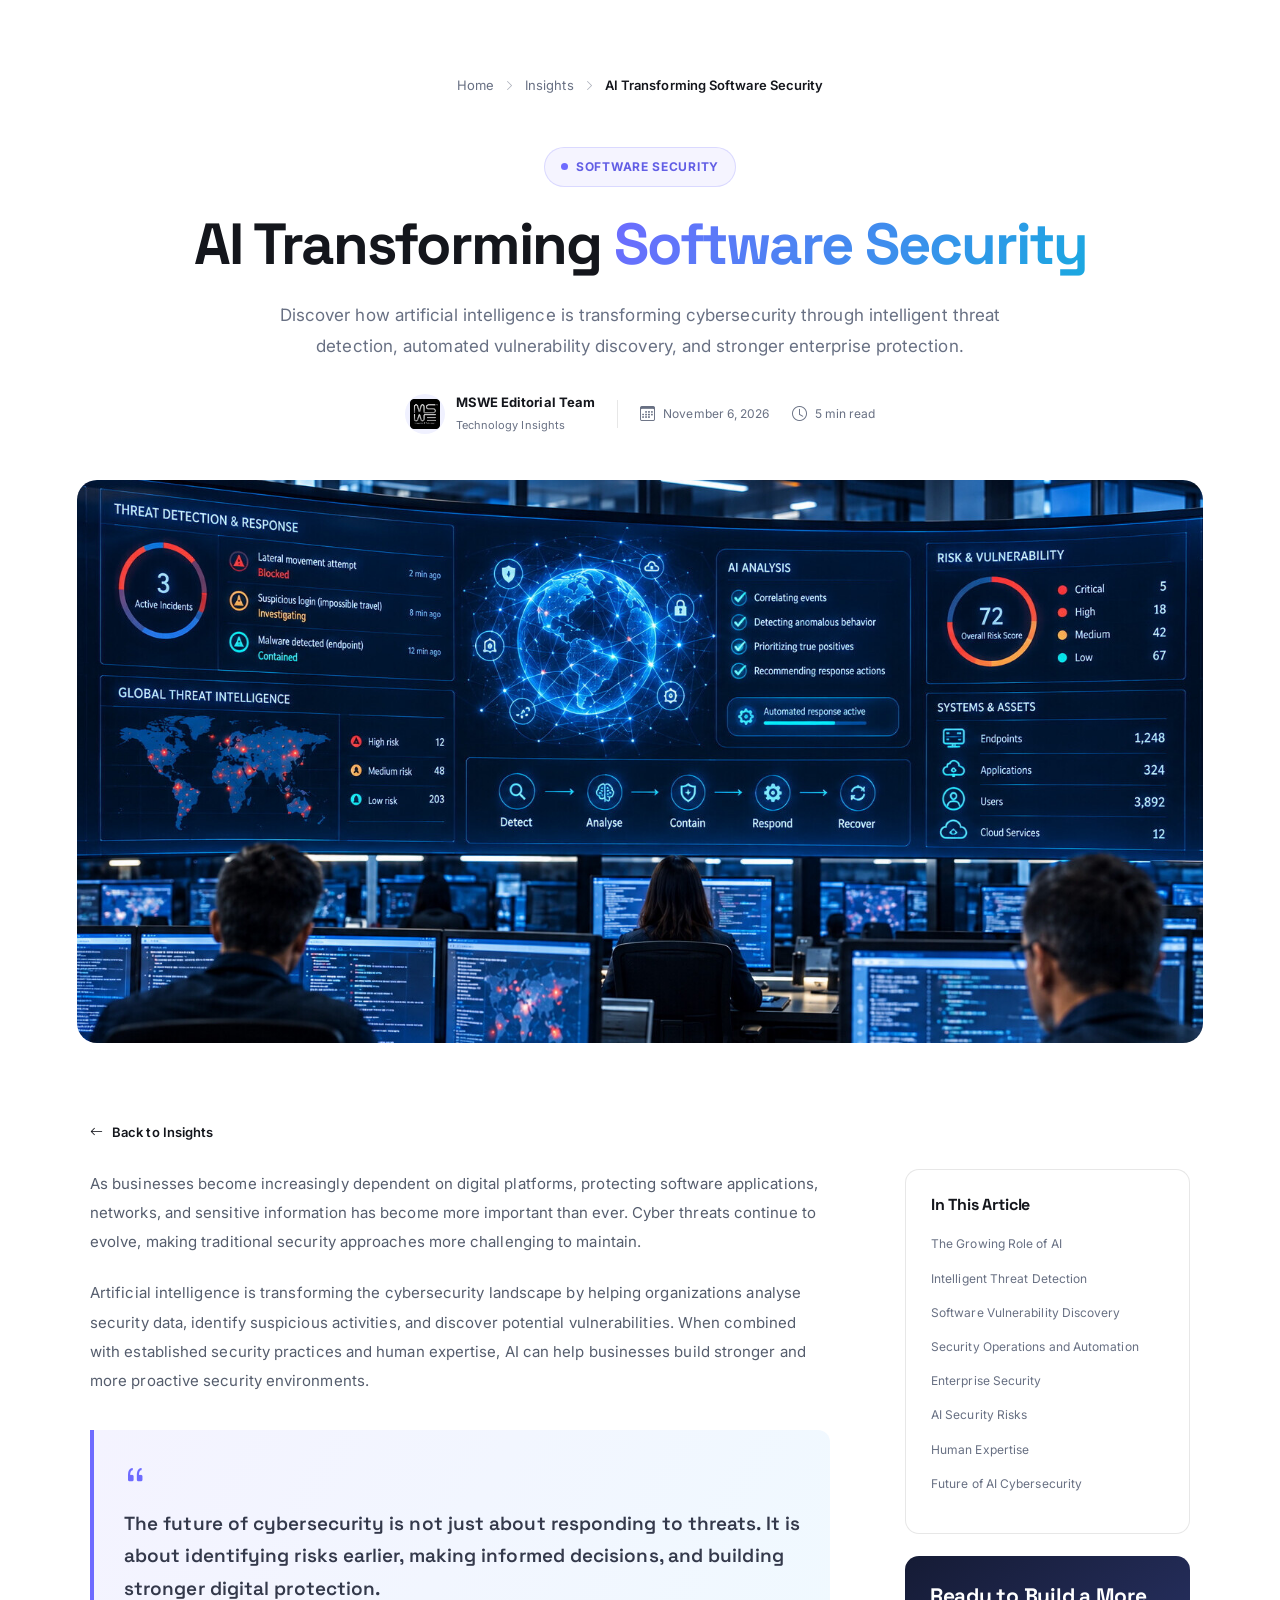
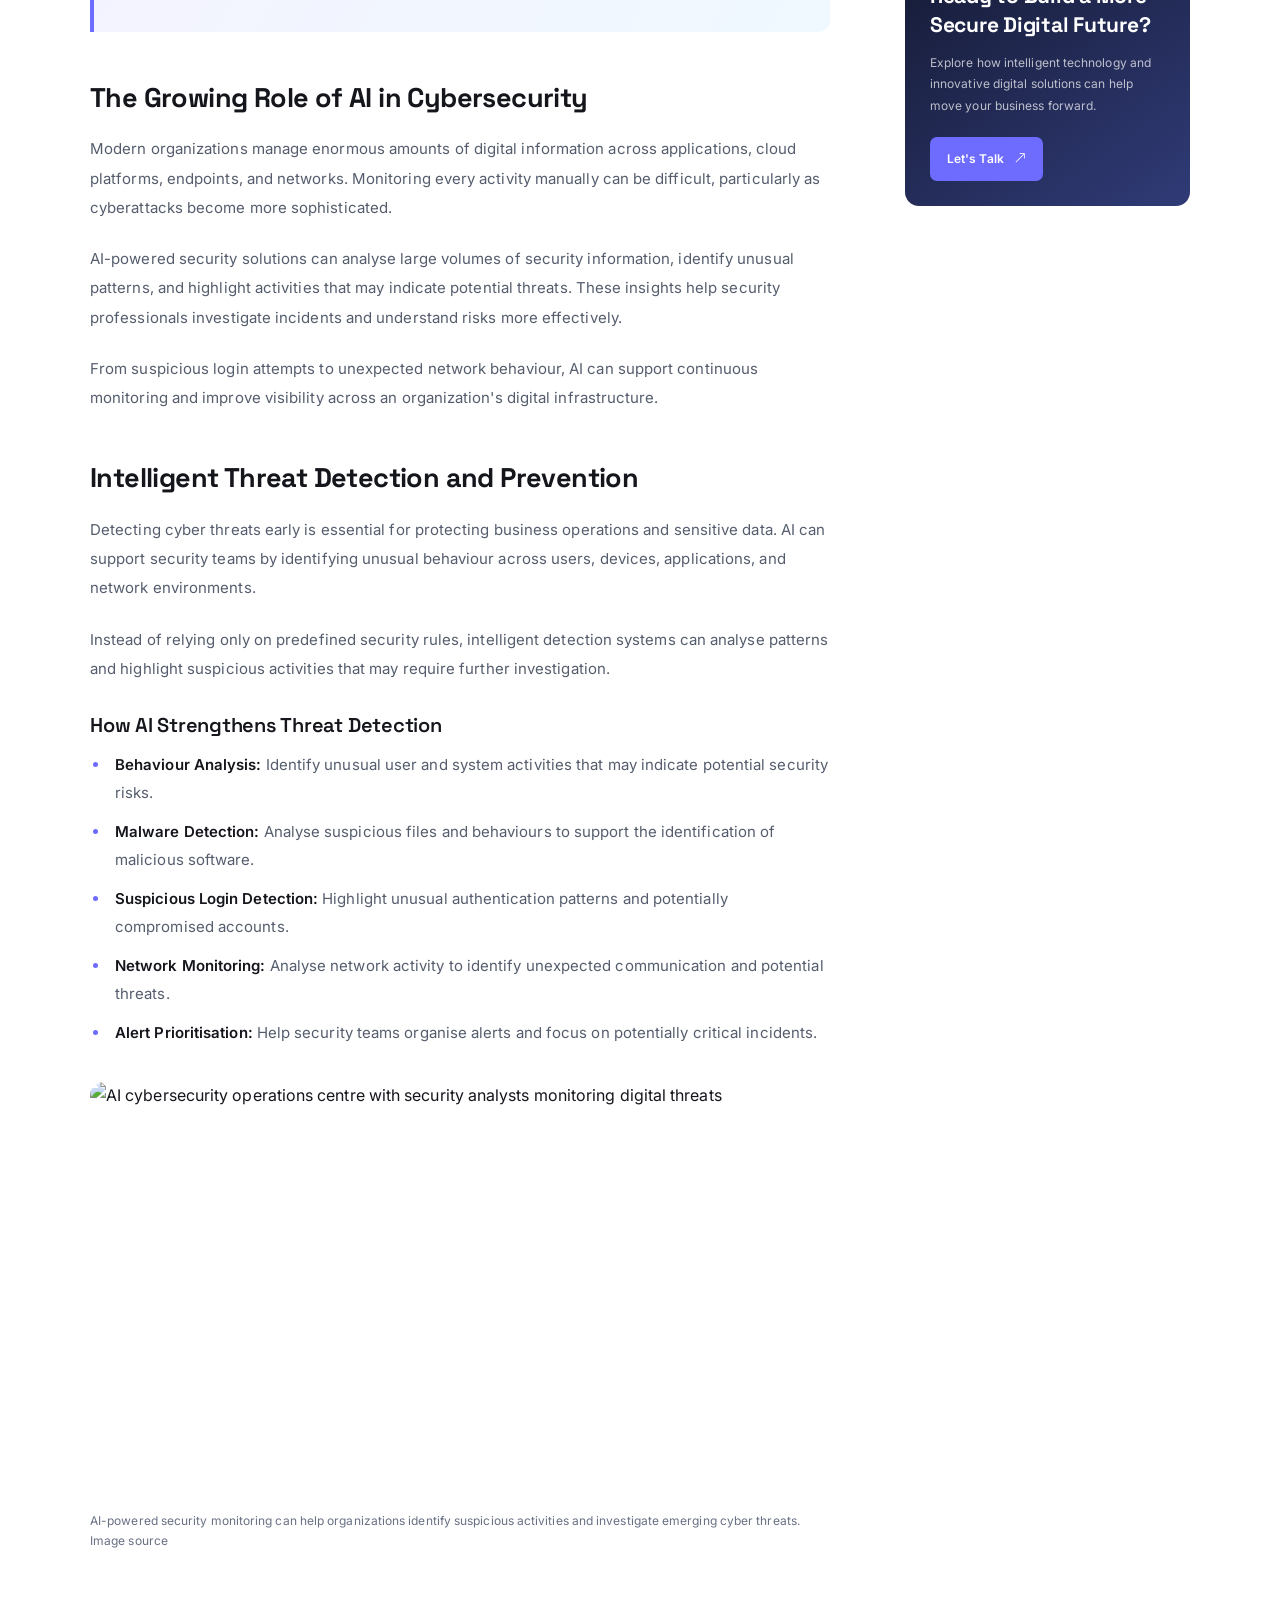
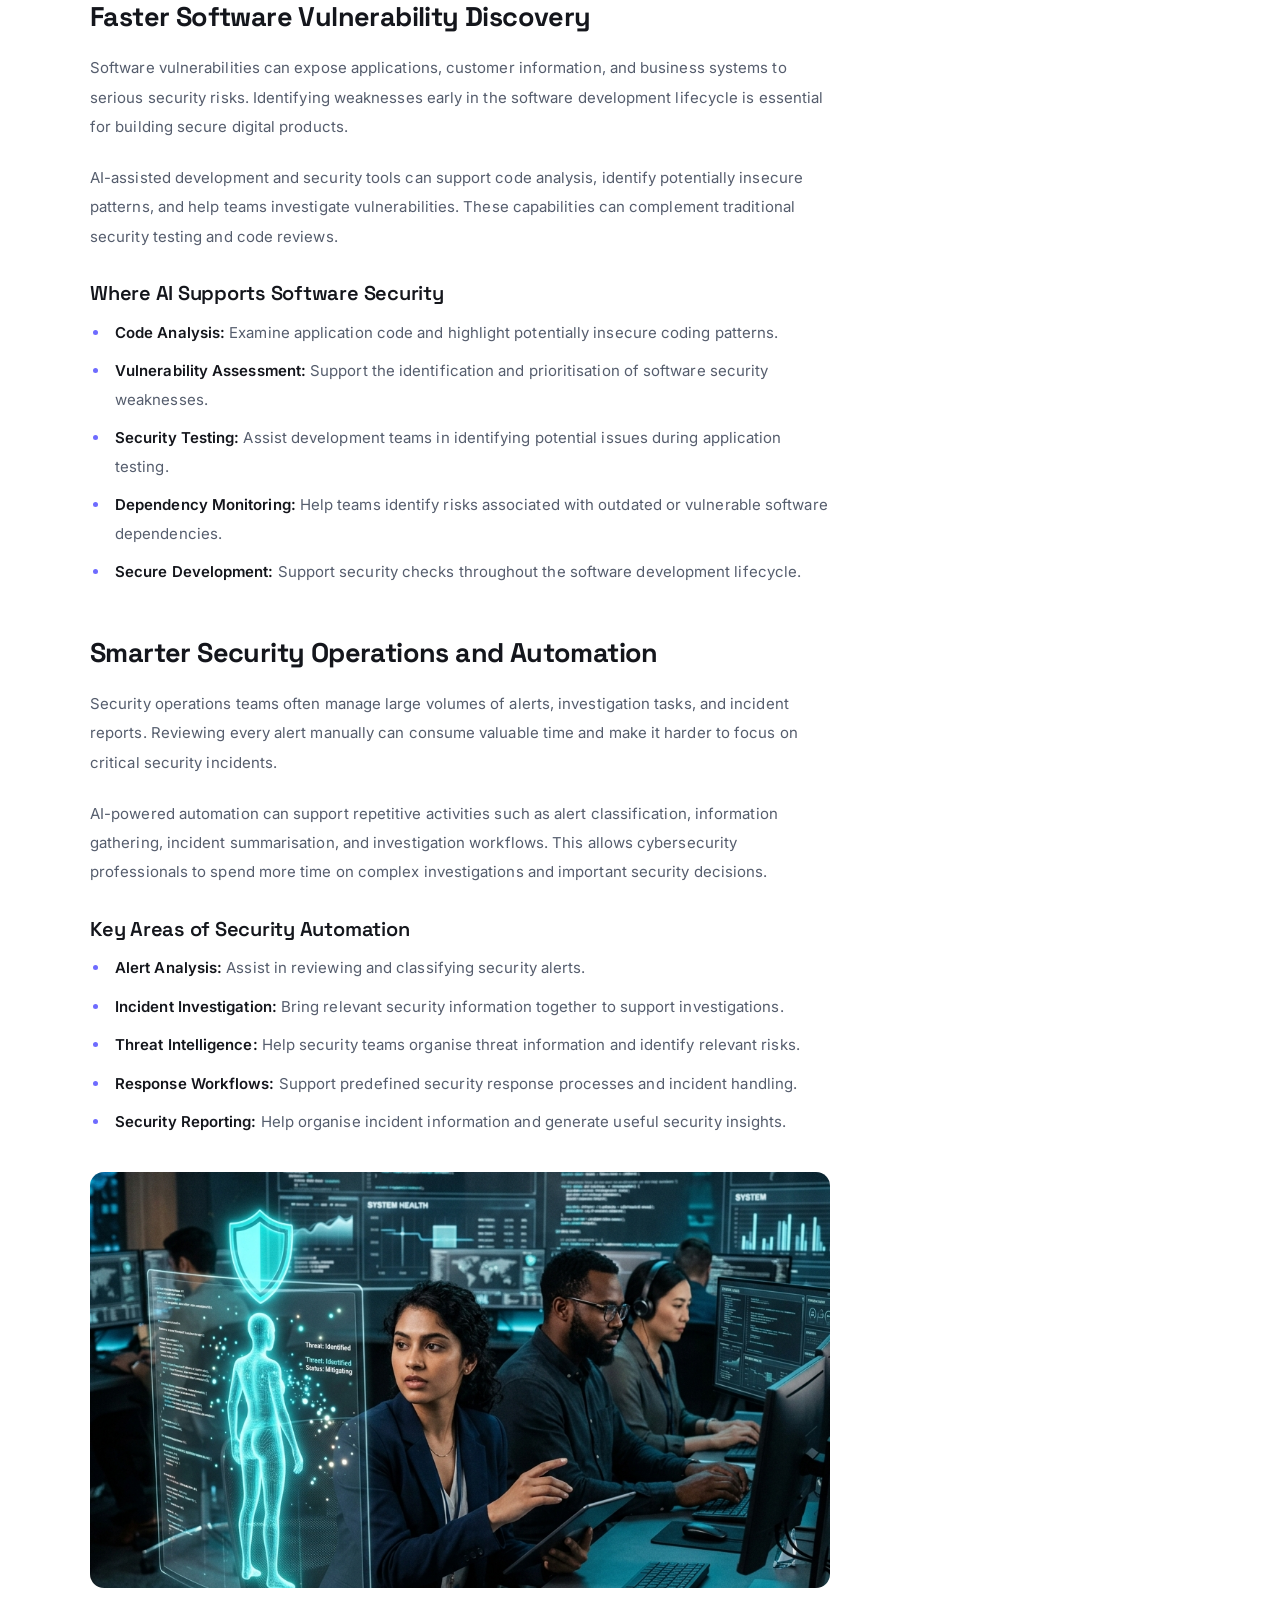
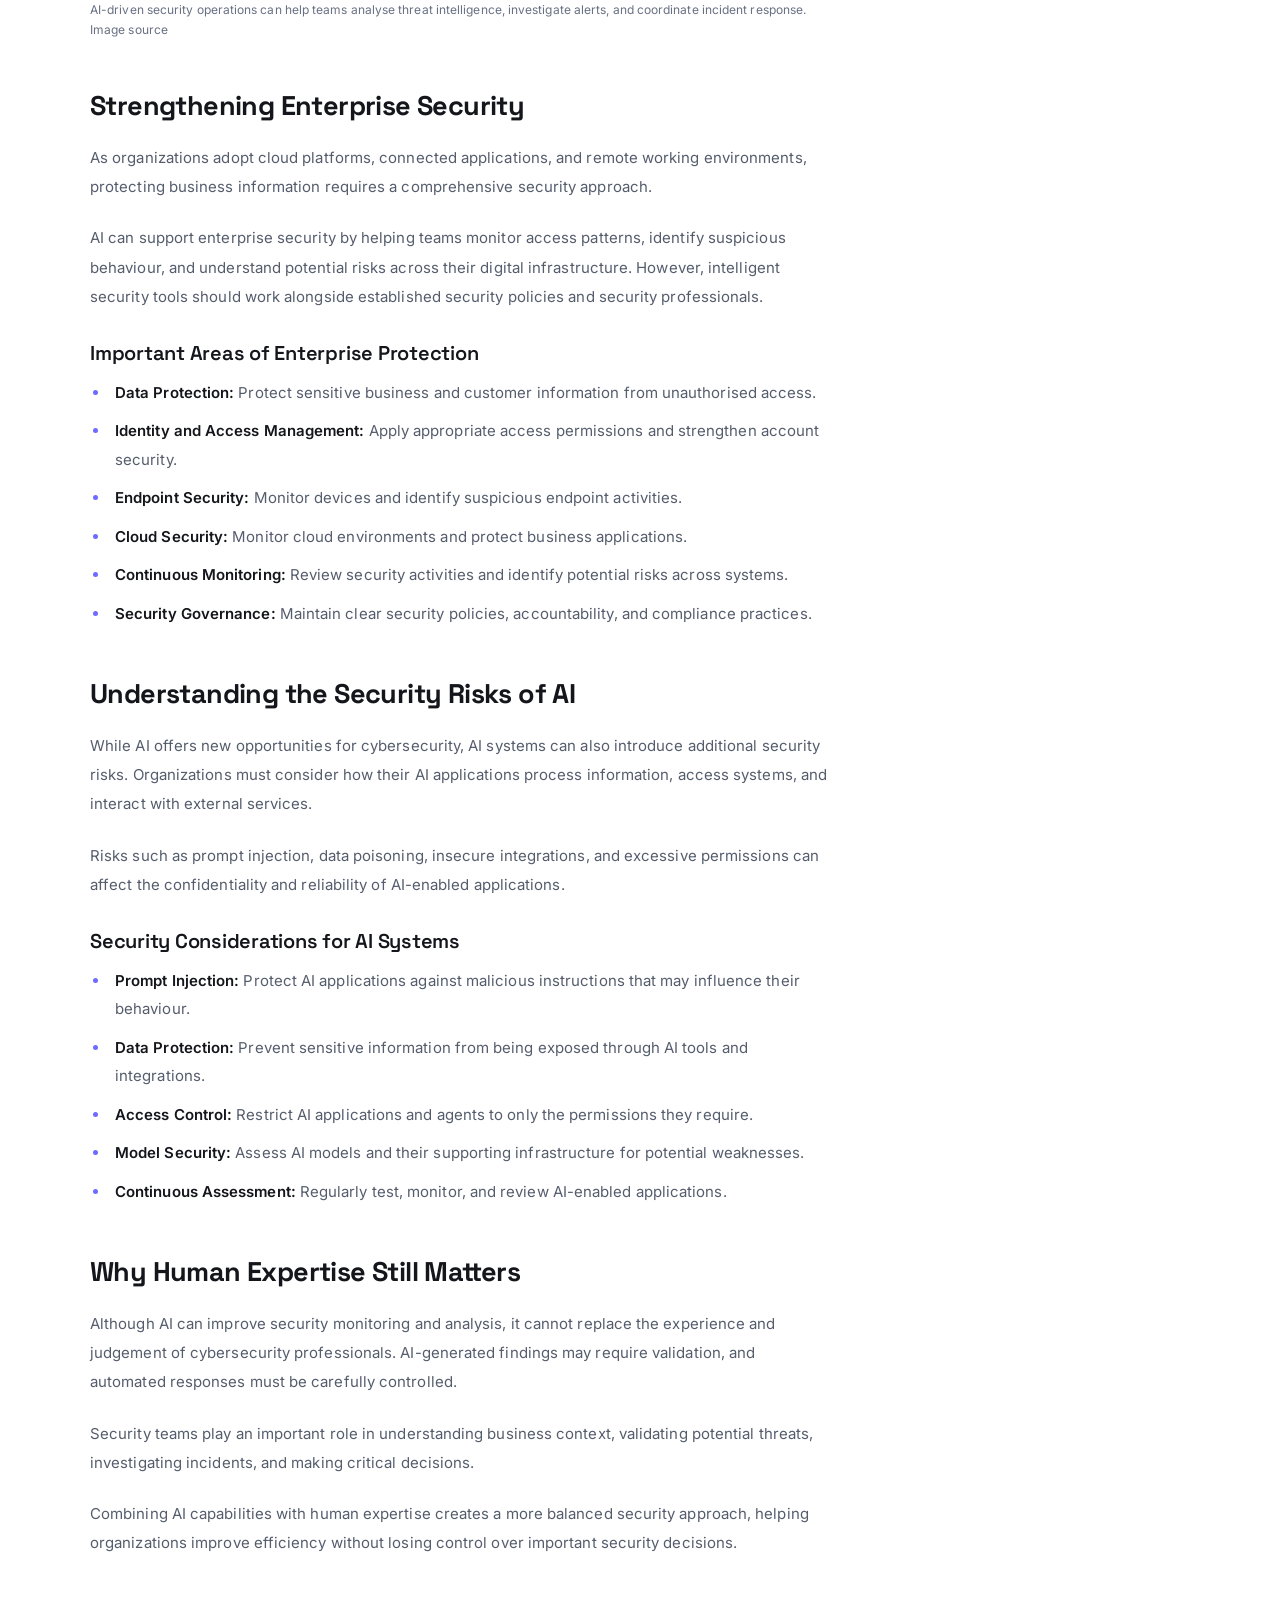
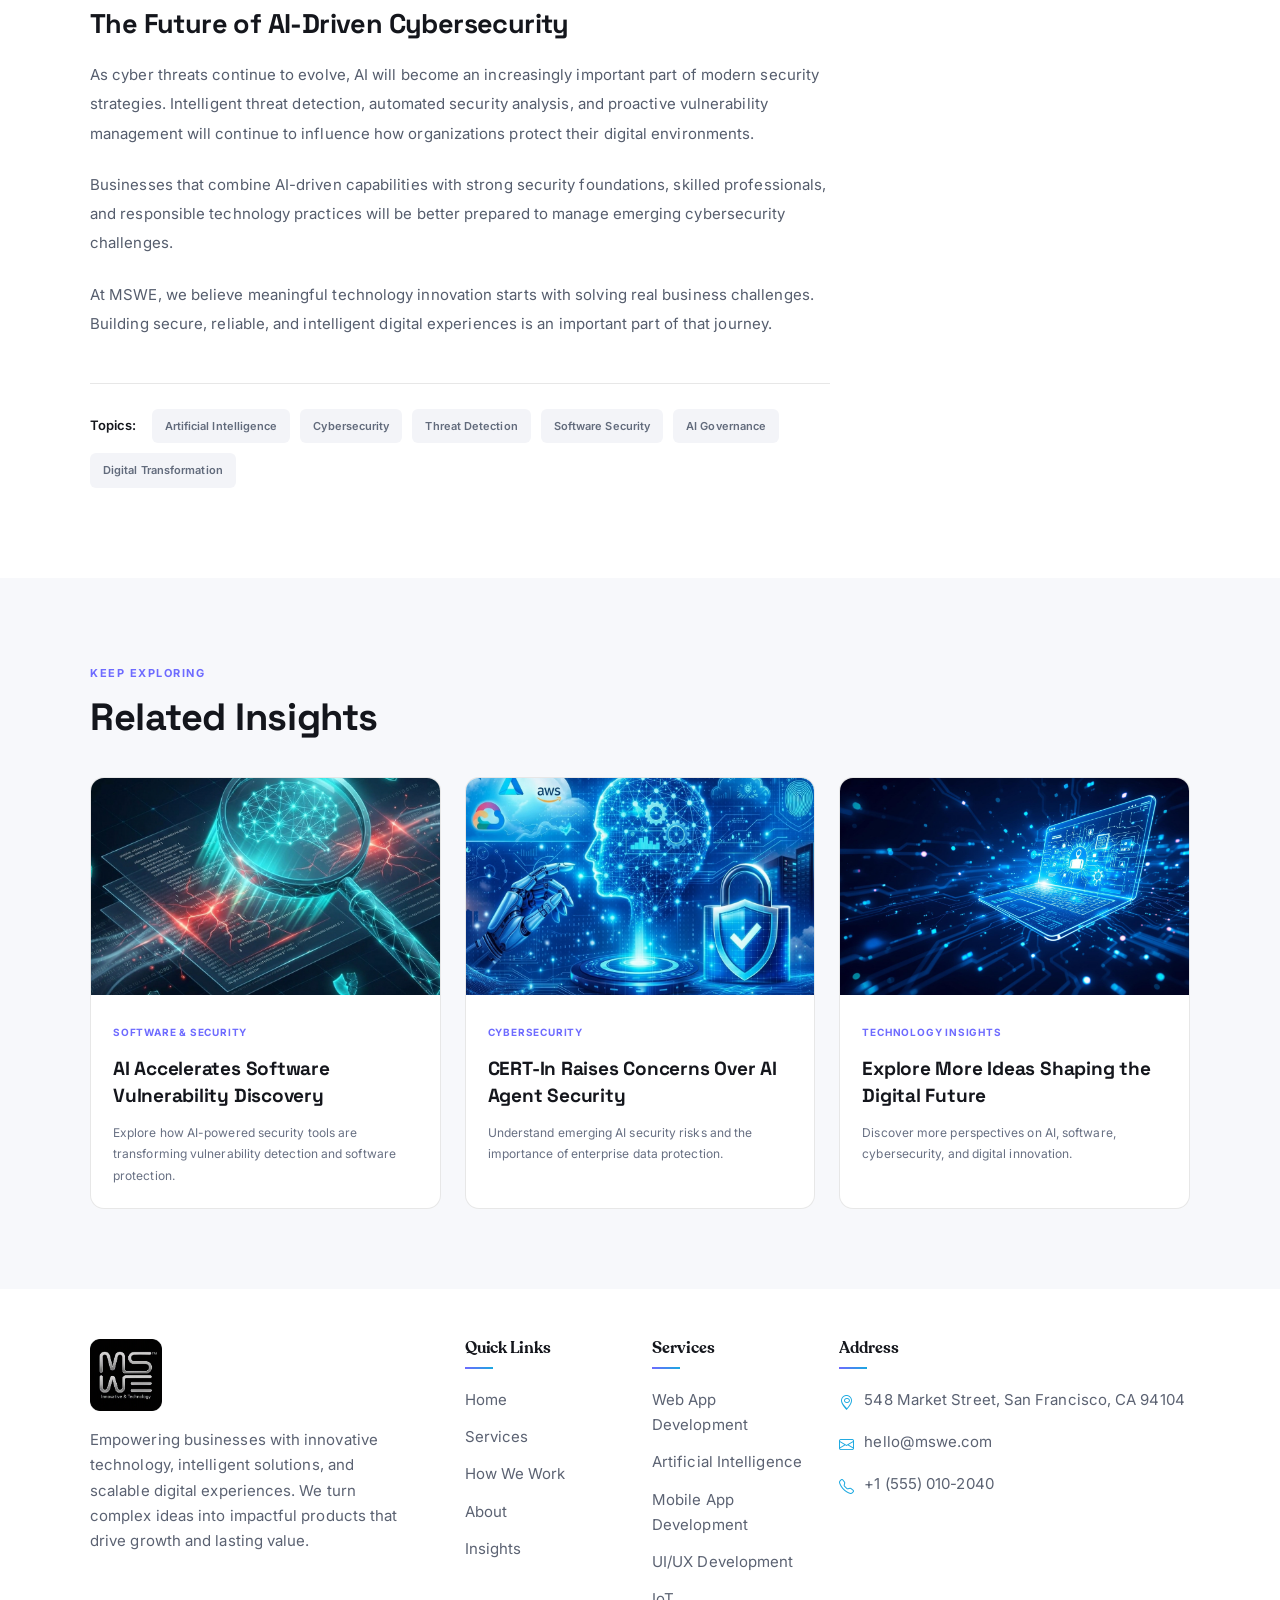
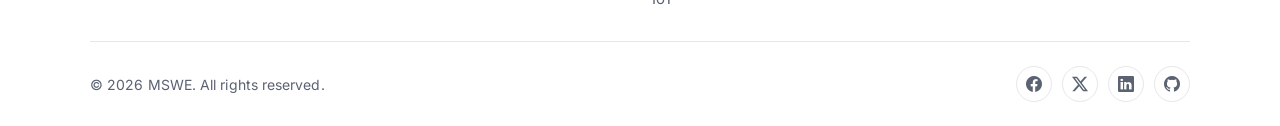
==== blog/ai-agency-security.html @ b1553e33 "Asif change" ====
<!doctype html>
<html lang="en">

<head>
    <meta charset="utf-8">
    <meta name="viewport" content="width=device-width, initial-scale=1">

    <meta name="description" content="Explore how Mistral Large 4 is advancing enterprise AI, intelligent automation and software development.">

    <title>Mistral Large 4: Advancing Enterprise AI | MSWE</title>

    <!-- Favicon -->
    <link rel="icon" type="image/png" href="../assets/images/mswe-dark.png">

    <!-- Google Fonts -->
    <link rel="preconnect" href="https://fonts.googleapis.com">
    <link rel="preconnect" href="https://fonts.gstatic.com" crossorigin>

    <link href="https://fonts.googleapis.com/css2?family=Space+Grotesk:wght@400;500;600;700&family=Inter:wght@300;400;500;600;700&display=swap" rel="stylesheet">

    <!-- Bootstrap Icons -->
    <link href="https://cdn.jsdelivr.net/npm/bootstrap-icons@1.11.3/font/bootstrap-icons.css" rel="stylesheet">

    <!-- CSS -->
    <link rel="stylesheet" href="../assets/css/bootstrap.min.css">
    <link rel="stylesheet" href="https://unpkg.com/aos@2.3.4/dist/aos.css">
    <link rel="stylesheet" href="../assets/css/main.css">

    <!-- Blog Details CSS -->
    <style>

        :root {
            --blog-bg: #F7F8FB;
            --blog-white: #FFFFFF;
            --blog-text: #14161C;
            --blog-muted: #687083;
            --blog-primary: #6E6BFF;
            --blog-secondary: #1AA8E0;
            --blog-border: rgba(20, 22, 28, 0.10);
            --blog-gradient: linear-gradient(120deg, #6E6BFF, #1AA8E0);
            --blog-radius: 14px;
            --blog-ease: cubic-bezier(.16, 1, .3, 1);
        }

        body {
            background: var(--blog-white);
            color: var(--blog-text);
            font-family: "Inter", sans-serif;
        }

        /* Reading Progress */

        .blogProgress {
            position: fixed;
            top: 0;
            left: 0;
            width: 0;
            height: 3px;
            background: var(--blog-gradient);
            z-index: 9999;
            transition: width .1s linear;
        }

        /* Breadcrumb */

        .blogBreadcrumb {
            padding: 25px 0 15px;
            margin-top: 50px;
            text-align: center;
        }

        .blogBreadcrumb ul {
            display: flex;
            flex-wrap: wrap;
            align-items: center;
            gap: 10px;
            list-style: none;
            padding: 0;
            justify-content: center;
            margin: 0;
        }

        .blogBreadcrumb li {
            color: var(--blog-muted);
            font-size: 13px;
        }

        .blogBreadcrumb a {
            color: var(--blog-muted);
            text-decoration: none;
            transition: color .3s ease;
        }

        .blogBreadcrumb a:hover {
            color: var(--blog-primary);
        }

        .blogBreadcrumb .active {
            color: var(--blog-text);
            font-weight: 600;
        }

        .blogBreadcrumb i {
            font-size: 11px;
            opacity: .6;
        }

        /* Article Header */

        .blogArticleHero {
            padding: 35px 0 45px;
        }

        .blogArticleHead {
            max-width: 1000px;
            margin: 0 auto;
            text-align: center;
        }

        .blogArticleCat {
            display: inline-flex;
            align-items: center;
            gap: 8px;
            padding: 9px 16px;
            border: 1px solid rgba(110, 107, 255, .2);
            border-radius: 50px;
            color: #625ee5;
            background: rgba(110, 107, 255, .07);
            font-size: 12px;
            font-weight: 700;
            letter-spacing: .7px;
            text-transform: uppercase;
            margin-bottom: 25px;
        }

        .blogArticleCat span {
            width: 7px;
            height: 7px;
            background: var(--blog-primary);
            border-radius: 50%;
        }

        .blogArticleTitle {
            font-family: "Space Grotesk", sans-serif;
            font-size: clamp(34px, 5vw, 58px);
            font-weight: 700;
            line-height: 1.13;
            letter-spacing: -2px;
            margin: 0 auto 22px;
            max-width: 950px;
        }

        .blogArticleTitle span {
            background: var(--blog-gradient);
            -webkit-background-clip: text;
            background-clip: text;
            -webkit-text-fill-color: transparent;
        }

        .blogArticleIntro {
            max-width: 760px;
            margin: 0 auto;
            color: var(--blog-muted);
            font-size: 17px;
            line-height: 1.85;
        }

        /* Author Details */

        .blogArticleMeta {
            display: flex;
            align-items: center;
            justify-content: center;
            flex-wrap: wrap;
            gap: 22px;
            margin-top: 30px;
        }

        .blogAuthor {
            display: flex;
            align-items: center;
            gap: 11px;
        }

        .blogAuthorLogo {
            width: 40px;
            height: 40px;
            display: flex;
            align-items: center;
            justify-content: center;
            border-radius: 50%;
            background: #f0f1ff;
            overflow: hidden;
        }

        .blogAuthorLogo img {
            width: 75%;
            height: 75%;
            object-fit: contain;
        }

        .blogAuthorInfo {
            text-align: left;
        }

        .blogAuthorInfo strong {
            display: block;
            font-size: 13px;
            font-weight: 700;
        }

        .blogAuthorInfo small {
            display: block;
            color: var(--blog-muted);
            font-size: 11px;
            margin-top: 3px;
        }

        .blogMetaDivider {
            width: 1px;
            height: 28px;
            background: var(--blog-border);
        }

        .blogMetaItem {
            display: flex;
            align-items: center;
            gap: 8px;
            color: var(--blog-muted);
            font-size: 12px;
        }

        .blogMetaItem i {
            font-size: 15px;
        }

        /* Featured Image */

        .blogFeature {
            max-width: 1150px;
            margin: 0 auto;
            padding: 0 12px;
        }

        .blogFeatureImage {
            position: relative;
            width: 100%;
            aspect-ratio: 16 / 8;
            overflow: hidden;
            border-radius: 20px;
            background: var(--blog-bg);
        }

        .blogFeatureImage img {
            width: 100%;
            height: 100%;
            object-fit: cover;
        }

        /* Article Layout */

        .blogContentSection {
            padding: 75px 0 90px;
        }

        .blogArticleLayout {
            display: grid;
            grid-template-columns: minmax(0, 1fr) 285px;
            gap: 75px;
            align-items: start;
        }

        .blogArticleBody {
            min-width: 0;
            max-width: 790px;
        }

        /* Article Content */

        .blogArticleBody p {
            color: #555d6d;
            font-size: 15px;
            line-height: 1.95;
            margin-bottom: 22px;
        }

        .blogArticleBody h2 {
            font-family: "Space Grotesk", sans-serif;
            font-size: 27px;
            font-weight: 700;
            letter-spacing: -.6px;
            line-height: 1.35;
            margin: 48px 0 18px;
            color: var(--blog-text);
        }

        .blogArticleBody h3 {
            font-family: "Space Grotesk", sans-serif;
            font-size: 20px;
            font-weight: 600;
            margin: 30px 0 13px;
        }

        .blogArticleBody strong {
            color: var(--blog-text);
            font-weight: 600;
        }

        .blogArticleBody ul {
            padding-left: 20px;
            margin-bottom: 25px;
        }

        .blogArticleBody li {
            color: #555d6d;
            font-size: 15px;
            line-height: 1.9;
            padding-left: 5px;
            margin-bottom: 10px;
        }

        .blogArticleBody li::marker {
            color: var(--blog-primary);
        }

        /* Article Highlight */

        .blogHighlight {
            position: relative;
            padding: 27px 30px;
            margin: 35px 0;
            background: linear-gradient(120deg, #f4f3ff, #f0f9ff);
            border-left: 4px solid var(--blog-primary);
            border-radius: 0 12px 12px 0;
        }

        .blogHighlight p {
            color: #34394b;
            font-family: "Space Grotesk", sans-serif;
            font-size: 19px;
            font-weight: 600;
            line-height: 1.7;
            margin: 0;
        }

        .blogHighlight i {
            color: var(--blog-primary);
            font-size: 23px;
            margin-bottom: 12px;
            display: block;
        }

        /* Article Image */

        .blogInlineImage {
            margin: 35px 0;
        }

        .blogInlineImage img {
            display: block;
            width: 100%;
            aspect-ratio: 16 / 9;
            object-fit: cover;
            border-radius: 14px;
        }

        .blogInlineImage figcaption {
            color: var(--blog-muted);
            font-size: 12px;
            margin-top: 12px;
        }

        /* Article Tags */

        .blogArticleTags {
            display: flex;
            align-items: center;
            flex-wrap: wrap;
            gap: 10px;
            border-top: 1px solid var(--blog-border);
            padding-top: 25px;
            margin-top: 45px;
        }

        .blogArticleTags strong {
            font-size: 13px;
            margin-right: 5px;
        }

        .blogArticleTags a {
            color: #626b7c;
            background: #f3f4f8;
            padding: 8px 13px;
            border-radius: 6px;
            text-decoration: none;
            font-size: 11px;
            font-weight: 600;
            transition: all .3s ease;
        }

        .blogArticleTags a:hover {
            color: #fff;
            background: var(--blog-primary);
        }

        /* Sidebar */

        .blogSidebar {
            position: sticky;
            top: 120px;
        }

        .blogSideCard {
            padding: 25px;
            border: 1px solid var(--blog-border);
            border-radius: 14px;
            background: #fff;
            margin-bottom: 22px;
        }

        .blogSideTitle {
            font-family: "Space Grotesk", sans-serif;
            font-size: 16px;
            font-weight: 700;
            margin-bottom: 20px;
        }

        .blogTOC {
            list-style: none;
            padding: 0;
            margin: 0;
        }

        .blogTOC li {
            margin-bottom: 15px;
        }

        .blogTOC a {
            display: block;
            position: relative;
            color: var(--blog-muted);
            font-size: 12px;
            line-height: 1.6;
            text-decoration: none;
            transition: color .3s ease;
        }

        .blogTOC a:hover,
        .blogTOC a.active {
            color: var(--blog-primary);
        }

        .blogSideContact {
            background: linear-gradient(145deg, #151b35, #303b77);
            border: 0;
            color: #fff;
            overflow: hidden;
            position: relative;
        }

        .blogSideContact h3 {
            font-family: "Space Grotesk", sans-serif;
            font-size: 21px;
            font-weight: 700;
            line-height: 1.4;
            margin-bottom: 12px;
        }

        .blogSideContact p {
            color: rgba(255,255,255,.7);
            font-size: 12px;
            line-height: 1.8;
            margin-bottom: 20px;
        }

        .blogSideContact a {
            display: inline-flex;
            align-items: center;
            gap: 10px;
            padding: 12px 17px;
            border-radius: 7px;
            color: #fff;
            background: var(--blog-primary);
            font-size: 12px;
            font-weight: 600;
            text-decoration: none;
            transition: .3s ease;
        }

        .blogSideContact a:hover {
            background: #8582ff;
            transform: translateY(-2px);
        }

        /* Related Articles */

        .blogRelatedSection {
            background: var(--blog-bg);
            padding: 80px 0;
        }

        .blogSectionHead {
            margin-bottom: 35px;
        }

        .blogSectionLabel {
            display: inline-block;
            color: var(--blog-primary);
            font-size: 11px;
            font-weight: 700;
            letter-spacing: 1.5px;
            text-transform: uppercase;
            margin-bottom: 12px;
        }

        .blogSectionHead h2 {
            font-family: "Space Grotesk", sans-serif;
            font-size: clamp(28px, 4vw, 38px);
            font-weight: 700;
            margin: 0;
        }

        .blogRelatedCard {
            display: block;
            height: 100%;
            overflow: hidden;
            background: #fff;
            border: 1px solid var(--blog-border);
            border-radius: 14px;
            text-decoration: none;
            color: inherit;
            transition: transform .4s var(--blog-ease), box-shadow .4s ease;
        }

        .blogRelatedCard:hover {
            color: inherit;
            transform: translateY(-6px);
            box-shadow: 0 15px 40px rgba(20,22,28,.08);
        }

        .blogRelatedImage {
            aspect-ratio: 16 / 10;
            overflow: hidden;
        }

        .blogRelatedImage img {
            width: 100%;
            height: 100%;
            object-fit: cover;
            transition: transform .6s ease;
        }

        .blogRelatedCard:hover .blogRelatedImage img {
            transform: scale(1.05);
        }

        .blogRelatedContent {
            padding: 22px;
        }

        .blogRelatedCat {
            color: var(--blog-primary);
            font-size: 10px;
            font-weight: 700;
            letter-spacing: .8px;
            text-transform: uppercase;
        }

        .blogRelatedContent h3 {
            font-family: "Space Grotesk", sans-serif;
            font-size: 19px;
            font-weight: 700;
            line-height: 1.4;
            margin: 12px 0;
        }

        .blogRelatedContent p {
            color: var(--blog-muted);
            font-size: 12px;
            line-height: 1.8;
            margin: 0;
        }

        /* Newsletter */

        .blogNewsSection {
            padding: 75px 0;
        }

        .blogNewsCard {
            display: flex;
            align-items: center;
            justify-content: space-between;
            gap: 35px;
            padding: 48px 55px;
            border-radius: 20px;
            background: linear-gradient(120deg, #151b35, #303e7d);
        }

        .blogNewsContent {
            max-width: 530px;
        }

        .blogNewsContent span {
            display: inline-block;
            color: #a6baff;
            font-size: 11px;
            font-weight: 700;
            letter-spacing: 1.5px;
            margin-bottom: 15px;
        }

        .blogNewsContent h2 {
            font-family: "Space Grotesk", sans-serif;
            color: #fff;
            font-size: clamp(25px, 3vw, 35px);
            font-weight: 700;
            line-height: 1.3;
            margin-bottom: 12px;
        }

        .blogNewsContent p {
            color: rgba(255,255,255,.7);
            font-size: 13px;
            line-height: 1.8;
            margin: 0;
        }

        .blogNewsForm {
            width: 100%;
            max-width: 390px;
        }

        .blogNewsInput {
            display: flex;
            align-items: center;
            height: 55px;
            padding: 0 16px;
            border-radius: 8px;
            background: #fff;
            gap: 10px;
        }

        .blogNewsInput i {
            color: #777f91;
        }

        .blogNewsInput input {
            width: 100%;
            min-width: 0;
            height: 100%;
            outline: none;
            border: 0;
            background: transparent;
            color: var(--blog-text);
            font-size: 13px;
        }

        .blogNewsForm button {
            width: 100%;
            height: 53px;
            margin-top: 12px;
            border: 0;
            border-radius: 8px;
            background: var(--blog-primary);
            color: #fff;
            font-size: 13px;
            font-weight: 600;
            cursor: pointer;
            transition: .3s ease;
        }

        .blogNewsForm button:hover {
            background: #8582ff;
        }

        .blogNewsNote {
            display: block;
            color: rgba(255,255,255,.6);
            font-size: 10px;
            margin-top: 12px;
        }

        /* Back to Blog */

        .blogBackLink {
            display: inline-flex;
            align-items: center;
            gap: 9px;
            color: var(--blog-text);
            font-size: 13px;
            font-weight: 600;
            text-decoration: none;
            transition: color .3s ease;
            margin-bottom: 25px;
        }

        .blogBackLink:hover {
            color: var(--blog-primary);
        }
        
        .blogSideContact h3 {
            color: #fff !important;
        }

        /* Responsive */

        @media (max-width: 991px) {

            .blogArticleLayout {
                grid-template-columns: 1fr;
                gap: 40px;
            }

            .blogArticleBody {
                max-width: 100%;
            }

            .blogSidebar {
                position: static;
                display: grid;
                grid-template-columns: repeat(2, 1fr);
                gap: 20px;
            }

            .blogSideCard {
                margin: 0;
            }

            .blogNewsCard {
                padding: 40px 35px;
            }

        }

        @media (max-width: 767px) {

            .blogBreadcrumb {
                padding-top: 20px;
            }

            .blogArticleHero {
                padding: 25px 0 35px;
            }

            .blogArticleTitle {
                font-size: 36px;
                letter-spacing: -1.2px;
            }

            .blogArticleIntro {
                font-size: 14px;
                line-height: 1.8;
            }

            .blogArticleMeta {
                gap: 14px;
            }

            .blogMetaDivider {
                display: none;
            }

            .blogFeatureImage {
                aspect-ratio: 4 / 3;
                border-radius: 13px;
            }

            .blogContentSection {
                padding: 45px 0 60px;
            }

            .blogArticleBody p,
            .blogArticleBody li {
                font-size: 14px;
            }

            .blogArticleBody h2 {
                font-size: 23px;
                margin-top: 38px;
            }

            .blogHighlight {
                padding: 22px;
            }

            .blogHighlight p {
                font-size: 16px;
            }

            .blogSidebar {
                grid-template-columns: 1fr;
            }

            .blogRelatedSection {
                padding: 55px 0;
            }

            .blogNewsSection {
                padding: 50px 0;
            }

            .blogNewsCard {
                flex-direction: column;
                align-items: flex-start;
                padding: 32px 23px;
                gap: 25px;
                border-radius: 15px;
            }

            .blogNewsForm {
                max-width: 100%;
            }

        }

        @media (max-width: 480px) {

            .blogArticleTitle {
                font-size: 30px;
            }

            .blogArticleMeta {
                justify-content: flex-start;
            }

            .blogAuthor {
                width: 100%;
            }

            .blogMetaItem {
                font-size: 11px;
            }

        }

        @media (prefers-reduced-motion: reduce) {
            .blogRelatedCard,
            .blogRelatedImage img,
            .blogProgress {
                transition: none;
            }
        }

    </style>

</head>

<body>

    <!-- Reading Progress -->
    <div class="blogProgress" id="blogProgress"></div>


    <!-- DESKTOP NAVBAR -->
    <header id="headerSection" class="d-none">

        <div class="headermain-wrap">
            <div class="container">

                <div class="headercnt-wrapper">

                    <div class="hdrfrst-sec">

                        <a href="../index.html" class="hdr-logo">
                            <img class="hdr-logowit" src="../assets/images/mswe-dark.png" alt="MSWE">
                            <img class="hdr-logodrk" src="../assets/images/mswe-dark.png" alt="MSWE">
                        </a>

                        <ul class="hdrnav-list">

                            <li class="hdrnav-item">
                                <a class="hdrnav-link" href="../index.html">Home</a>
                            </li>

                            <li class="hdrnav-item">
                                <a class="hdrnav-link" href="../index.html#services">Services</a>
                            </li>

                            <li class="hdrnav-item">
                                <a class="hdrnav-link" href="../index.html#about">About</a>
                            </li>

                            <li class="hdrnav-item">
                                <a class="hdrnav-link" href="../index.html#how-we-work">How We Work</a>
                            </li>

                            <li class="hdrnav-item">
                                <a class="hdrnav-link" href="../index.html#industries">Industries</a>
                            </li>

                            <li class="hdrnav-item">
                                <a class="hdrnav-link" href="../index.html#crewRow">Our Team</a>
                            </li>

                            <li class="hdrnav-item">
                                <a class="hdrnav-link" href="../index.html#blog">Insights</a>
                            </li>

                            <li class="hdrreq-btnPrt">
                                <a class="hdrreq-btn" href="../index.html#contact">
                                    <span class="hdrreq-btntxt">Get a Quote</span>
                                    <span class="reqbtn-arw">
                                        <i class="bi bi-arrow-right"></i>
                                    </span>
                                </a>
                            </li>

                        </ul>

                    </div>

                </div>

            </div>
        </div>

    </header>


    <!-- MOBILE NAVBAR -->
    <section class="mobHead d-none">

        <div class="container">

            <div class="headrmobnav">

                <a href="../index.html" class="mobnvlogo">
                    <img src="../assets/images/mswe-dark.png" alt="MSWE">
                </a>

                <div class="mobmnuToggle">
                    <span></span>
                    <span></span>
                    <span></span>
                </div>

                <div class="mobnavCnt">

                    <ul class="mobnavCnt-item">

                        <li class="mobnavCnt-list">
                            <a href="../index.html" class="mobnavCnt-link">Home</a>
                        </li>

                        <li class="mobnavCnt-list">
                            <a href="../index.html#services" class="mobnavCnt-link">Services</a>
                        </li>

                        <li class="mobnavCnt-list">
                            <a href="../index.html#about" class="mobnavCnt-link">About</a>
                        </li>

                        <li class="mobnavCnt-list">
                            <a href="../index.html#how-we-work" class="mobnavCnt-link">How We Work</a>
                        </li>

                        <li class="mobnavCnt-list">
                            <a href="../index.html#industries" class="mobnavCnt-link">Industries</a>
                        </li>

                        <li class="mobnavCnt-list">
                            <a href="../index.html#crewRow" class="mobnavCnt-link">Our Team</a>
                        </li>

                        <li class="mobnavCnt-list">
                            <a href="../index.html#blog" class="mobnavCnt-link">Insights</a>
                        </li>

                        <li class="mobnavcnt">
                            <a class="mobhdrreq-btn" href="../index.html#contact">
                                <span class="hdrreq-btntxt">Get a Quote</span>
                                <span class="reqbtn-arw">
                                    <i class="bi bi-arrow-right"></i>
                                </span>
                            </a>
                        </li>

                    </ul>

                </div>

            </div>

        </div>

    </section>


    <!-- BREADCRUMB -->
    <section class="blogBreadcrumb">
        <div class="container">

            <ul>
                <li>
                    <a href="../index.html">Home</a>
                </li>

                <li><i class="bi bi-chevron-right"></i></li>

                <li>
                    <a href="../index.html#blog">Insights</a>
                </li>

                <li><i class="bi bi-chevron-right"></i></li>

                <li class="active">AI Transforming Software Security</li>
            </ul>

        </div>
    </section>

<!-- ARTICLE HERO -->
<section class="blogArticleHero">
    <div class="container">
        <div class="blogArticleHead" data-aos="fade-up">

            <span class="blogArticleCat">
                <span></span>
                Software Security
            </span>

            <h1 class="blogArticleTitle">
                AI Transforming
                <span>Software Security</span>
            </h1>

            <p class="blogArticleIntro">
                Discover how artificial intelligence is transforming
                cybersecurity through intelligent threat detection,
                automated vulnerability discovery, and stronger
                enterprise protection.
            </p>

            <div class="blogArticleMeta">
                <div class="blogAuthor">
                    <div class="blogAuthorLogo">
                        <img src="../assets/images/mswe-dark.png" alt="MSWE">
                    </div>

                    <div class="blogAuthorInfo">
                        <strong>MSWE Editorial Team</strong>
                        <small>Technology Insights</small>
                    </div>
                </div>

                <div class="blogMetaDivider"></div>

                <div class="blogMetaItem">
                    <i class="bi bi-calendar3"></i>
                    November 6, 2026
                </div>

                <div class="blogMetaItem">
                    <i class="bi bi-clock"></i>
                    5 min read
                </div>
            </div>

        </div>
    </div>
</section>


<!-- FEATURED IMAGE -->
<section class="blogFeature" data-aos="fade-up">
    <div class="blogFeatureImage">
        <img src="../assets/images/blog3ai-img.jpg"
             alt="CERT-In Raises Concerns Over AI Agent Security">
    </div>
</section>



<!-- ARTICLE CONTENT -->
<section class="blogContentSection">
    <div class="container">

        <a href="../index.html#blog" class="blogBackLink">
            <i class="bi bi-arrow-left"></i>
            Back to Insights
        </a>

        <div class="blogArticleLayout">

            <!-- MAIN ARTICLE -->
            <article class="blogArticleBody">

                <p>
                    As businesses become increasingly dependent on digital
                    platforms, protecting software applications, networks,
                    and sensitive information has become more important
                    than ever. Cyber threats continue to evolve, making
                    traditional security approaches more challenging
                    to maintain.
                </p>

                <p>
                    Artificial intelligence is transforming the cybersecurity
                    landscape by helping organizations analyse security data,
                    identify suspicious activities, and discover potential
                    vulnerabilities. When combined with established security
                    practices and human expertise, AI can help businesses
                    build stronger and more proactive security environments.
                </p>

                <div class="blogHighlight">
                    <i class="bi bi-quote"></i>

                    <p>
                        The future of cybersecurity is not just about
                        responding to threats. It is about identifying
                        risks earlier, making informed decisions, and
                        building stronger digital protection.
                    </p>
                </div>


                <!-- SECTION 01 -->
                <h2 id="ai-cybersecurity">
                    The Growing Role of AI in Cybersecurity
                </h2>

                <p>
                    Modern organizations manage enormous amounts of
                    digital information across applications, cloud
                    platforms, endpoints, and networks. Monitoring
                    every activity manually can be difficult,
                    particularly as cyberattacks become more
                    sophisticated.
                </p>

                <p>
                    AI-powered security solutions can analyse large
                    volumes of security information, identify unusual
                    patterns, and highlight activities that may indicate
                    potential threats. These insights help security
                    professionals investigate incidents and understand
                    risks more effectively.
                </p>

                <p>
                    From suspicious login attempts to unexpected
                    network behaviour, AI can support continuous
                    monitoring and improve visibility across an
                    organization's digital infrastructure.
                </p>


                <!-- SECTION 02 -->
                <h2 id="threat-detection">
                    Intelligent Threat Detection and Prevention
                </h2>

                <p>
                    Detecting cyber threats early is essential for
                    protecting business operations and sensitive data.
                    AI can support security teams by identifying
                    unusual behaviour across users, devices,
                    applications, and network environments.
                </p>

                <p>
                    Instead of relying only on predefined security
                    rules, intelligent detection systems can analyse
                    patterns and highlight suspicious activities
                    that may require further investigation.
                </p>

                <h3>How AI Strengthens Threat Detection</h3>

                <ul>
                    <li>
                        <strong>Behaviour Analysis:</strong>
                        Identify unusual user and system activities
                        that may indicate potential security risks.
                    </li>

                    <li>
                        <strong>Malware Detection:</strong>
                        Analyse suspicious files and behaviours
                        to support the identification of malicious software.
                    </li>

                    <li>
                        <strong>Suspicious Login Detection:</strong>
                        Highlight unusual authentication patterns
                        and potentially compromised accounts.
                    </li>

                    <li>
                        <strong>Network Monitoring:</strong>
                        Analyse network activity to identify
                        unexpected communication and potential threats.
                    </li>

                    <li>
                        <strong>Alert Prioritisation:</strong>
                        Help security teams organise alerts and
                        focus on potentially critical incidents.
                    </li>
                </ul>


                <!-- INLINE IMAGE 01 -->
                <figure class="blogInlineImage">

                    <img
                        src="https://wimg.sedaily.com/news/cms/2026/04/18/news-p.v1.20260418.bc983166369d455594b2815d58dd4417_P1.png"
                        alt="AI cybersecurity operations centre with security analysts monitoring digital threats"
                        loading="lazy">

                    <figcaption>
                        AI-powered security monitoring can help
                        organizations identify suspicious activities
                        and investigate emerging cyber threats.
                        <a href="https://en.sedaily.com/property/2026/04/18/training-ai-without-data-reverse-approach-privacy-tech"
                           target="_blank" rel="noopener noreferrer">
                            Image source
                        </a>
                    </figcaption>

                </figure>


                <!-- SECTION 03 -->
                <h2 id="vulnerability-discovery">
                    Faster Software Vulnerability Discovery
                </h2>

                <p>
                    Software vulnerabilities can expose applications,
                    customer information, and business systems to
                    serious security risks. Identifying weaknesses
                    early in the software development lifecycle is
                    essential for building secure digital products.
                </p>

                <p>
                    AI-assisted development and security tools can
                    support code analysis, identify potentially
                    insecure patterns, and help teams investigate
                    vulnerabilities. These capabilities can complement
                    traditional security testing and code reviews.
                </p>

                <h3>Where AI Supports Software Security</h3>

                <ul>
                    <li>
                        <strong>Code Analysis:</strong>
                        Examine application code and highlight
                        potentially insecure coding patterns.
                    </li>

                    <li>
                        <strong>Vulnerability Assessment:</strong>
                        Support the identification and prioritisation
                        of software security weaknesses.
                    </li>

                    <li>
                        <strong>Security Testing:</strong>
                        Assist development teams in identifying
                        potential issues during application testing.
                    </li>

                    <li>
                        <strong>Dependency Monitoring:</strong>
                        Help teams identify risks associated with
                        outdated or vulnerable software dependencies.
                    </li>

                    <li>
                        <strong>Secure Development:</strong>
                        Support security checks throughout the
                        software development lifecycle.
                    </li>
                </ul>


                <!-- SECTION 04 -->
                <h2 id="security-automation">
                    Smarter Security Operations and Automation
                </h2>

                <p>
                    Security operations teams often manage large
                    volumes of alerts, investigation tasks, and
                    incident reports. Reviewing every alert manually
                    can consume valuable time and make it harder
                    to focus on critical security incidents.
                </p>

                <p>
                    AI-powered automation can support repetitive
                    activities such as alert classification,
                    information gathering, incident summarisation,
                    and investigation workflows. This allows
                    cybersecurity professionals to spend more
                    time on complex investigations and important
                    security decisions.
                </p>

                <h3>Key Areas of Security Automation</h3>

                <ul>
                    <li>
                        <strong>Alert Analysis:</strong>
                        Assist in reviewing and classifying
                        security alerts.
                    </li>

                    <li>
                        <strong>Incident Investigation:</strong>
                        Bring relevant security information
                        together to support investigations.
                    </li>

                    <li>
                        <strong>Threat Intelligence:</strong>
                        Help security teams organise threat
                        information and identify relevant risks.
                    </li>

                    <li>
                        <strong>Response Workflows:</strong>
                        Support predefined security response
                        processes and incident handling.
                    </li>

                    <li>
                        <strong>Security Reporting:</strong>
                        Help organise incident information
                        and generate useful security insights.
                    </li>
                </ul>


                <!-- INLINE IMAGE 02 -->
                <figure class="blogInlineImage">

                    <img
                        src="../assets/images/ai-agents-security.png"
                        alt="AI-driven cybersecurity threat intelligence and security operations dashboard"
                        loading="lazy">

                    <figcaption>
                        AI-driven security operations can help teams
                        analyse threat intelligence, investigate alerts,
                        and coordinate incident response.
                        <a href="../assets/images/ai-agents-security.png"
                           target="_blank" rel="noopener noreferrer">
                            Image source
                        </a>
                    </figcaption>

                </figure>


                <!-- SECTION 05 -->
                <h2 id="enterprise-protection">
                    Strengthening Enterprise Security
                </h2>

                <p>
                    As organizations adopt cloud platforms,
                    connected applications, and remote working
                    environments, protecting business information
                    requires a comprehensive security approach.
                </p>

                <p>
                    AI can support enterprise security by helping
                    teams monitor access patterns, identify
                    suspicious behaviour, and understand potential
                    risks across their digital infrastructure.
                    However, intelligent security tools should
                    work alongside established security policies
                    and security professionals.
                </p>

                <h3>Important Areas of Enterprise Protection</h3>

                <ul>
                    <li>
                        <strong>Data Protection:</strong>
                        Protect sensitive business and customer
                        information from unauthorised access.
                    </li>

                    <li>
                        <strong>Identity and Access Management:</strong>
                        Apply appropriate access permissions and
                        strengthen account security.
                    </li>

                    <li>
                        <strong>Endpoint Security:</strong>
                        Monitor devices and identify suspicious
                        endpoint activities.
                    </li>

                    <li>
                        <strong>Cloud Security:</strong>
                        Monitor cloud environments and
                        protect business applications.
                    </li>

                    <li>
                        <strong>Continuous Monitoring:</strong>
                        Review security activities and identify
                        potential risks across systems.
                    </li>

                    <li>
                        <strong>Security Governance:</strong>
                        Maintain clear security policies,
                        accountability, and compliance practices.
                    </li>
                </ul>


                <!-- SECTION 06 -->
                <h2 id="risks-ai-security">
                    Understanding the Security Risks of AI
                </h2>

                <p>
                    While AI offers new opportunities for cybersecurity,
                    AI systems can also introduce additional security
                    risks. Organizations must consider how their AI
                    applications process information, access systems,
                    and interact with external services.
                </p>

                <p>
                    Risks such as prompt injection, data poisoning,
                    insecure integrations, and excessive permissions
                    can affect the confidentiality and reliability
                    of AI-enabled applications.
                </p>

                <h3>Security Considerations for AI Systems</h3>

                <ul>
                    <li>
                        <strong>Prompt Injection:</strong>
                        Protect AI applications against malicious
                        instructions that may influence their behaviour.
                    </li>

                    <li>
                        <strong>Data Protection:</strong>
                        Prevent sensitive information from being
                        exposed through AI tools and integrations.
                    </li>

                    <li>
                        <strong>Access Control:</strong>
                        Restrict AI applications and agents to
                        only the permissions they require.
                    </li>

                    <li>
                        <strong>Model Security:</strong>
                        Assess AI models and their supporting
                        infrastructure for potential weaknesses.
                    </li>

                    <li>
                        <strong>Continuous Assessment:</strong>
                        Regularly test, monitor, and review
                        AI-enabled applications.
                    </li>
                </ul>


                <!-- SECTION 07 -->
                <h2 id="human-expertise">
                    Why Human Expertise Still Matters
                </h2>

                <p>
                    Although AI can improve security monitoring
                    and analysis, it cannot replace the experience
                    and judgement of cybersecurity professionals.
                    AI-generated findings may require validation,
                    and automated responses must be carefully
                    controlled.
                </p>

                <p>
                    Security teams play an important role in
                    understanding business context, validating
                    potential threats, investigating incidents,
                    and making critical decisions.
                </p>

                <p>
                    Combining AI capabilities with human expertise
                    creates a more balanced security approach,
                    helping organizations improve efficiency
                    without losing control over important
                    security decisions.
                </p>


                <!-- SECTION 08 -->
                <h2 id="future-cybersecurity">
                    The Future of AI-Driven Cybersecurity
                </h2>

                <p>
                    As cyber threats continue to evolve, AI will
                    become an increasingly important part of
                    modern security strategies. Intelligent
                    threat detection, automated security analysis,
                    and proactive vulnerability management will
                    continue to influence how organizations
                    protect their digital environments.
                </p>

                <p>
                    Businesses that combine AI-driven capabilities
                    with strong security foundations, skilled
                    professionals, and responsible technology
                    practices will be better prepared to manage
                    emerging cybersecurity challenges.
                </p>

                <p>
                    At MSWE, we believe meaningful technology
                    innovation starts with solving real business
                    challenges. Building secure, reliable, and
                    intelligent digital experiences is an
                    important part of that journey.
                </p>


                <!-- ARTICLE TAGS -->
                <div class="blogArticleTags">

                    <strong>Topics:</strong>

                    <a href="#">Artificial Intelligence</a>
                    <a href="#">Cybersecurity</a>
                    <a href="#">Threat Detection</a>
                    <a href="#">Software Security</a>
                    <a href="#">AI Governance</a>
                    <a href="#">Digital Transformation</a>

                </div>

            </article>


            <!-- SIDEBAR -->
            <aside class="blogSidebar">

                <!-- TABLE OF CONTENTS -->
                <div class="blogSideCard">

                    <h3 class="blogSideTitle">
                        In This Article
                    </h3>

                    <ul class="blogTOC">

                        <li>
                            <a href="#ai-cybersecurity">
                                The Growing Role of AI
                            </a>
                        </li>

                        <li>
                            <a href="#threat-detection">
                                Intelligent Threat Detection
                            </a>
                        </li>

                        <li>
                            <a href="#vulnerability-discovery">
                                Software Vulnerability Discovery
                            </a>
                        </li>

                        <li>
                            <a href="#security-automation">
                                Security Operations and Automation
                            </a>
                        </li>

                        <li>
                            <a href="#enterprise-protection">
                                Enterprise Security
                            </a>
                        </li>

                        <li>
                            <a href="#risks-ai-security">
                                AI Security Risks
                            </a>
                        </li>

                        <li>
                            <a href="#human-expertise">
                                Human Expertise
                            </a>
                        </li>

                        <li>
                            <a href="#future-cybersecurity">
                                Future of AI Cybersecurity
                            </a>
                        </li>

                    </ul>

                </div>


                <!-- CONTACT CARD -->
                <div class="blogSideCard blogSideContact">

                    <h3>
                        Ready to Build a More Secure Digital Future?
                    </h3>

                    <p>
                        Explore how intelligent technology and
                        innovative digital solutions can help
                        move your business forward.
                    </p>

                    <a href="../index.html#contact">
                        Let's Talk
                        <i class="bi bi-arrow-up-right"></i>
                    </a>

                </div>

            </aside>

        </div>

    </div>
</section>


<!-- RELATED ARTICLES -->
<section class="blogRelatedSection">

    <div class="container">

        <div class="blogSectionHead" data-aos="fade-up">

            <span class="blogSectionLabel">Keep Exploring</span>

            <h2>Related Insights</h2>

        </div>

        <div class="row g-4">


                <!-- RELATED 01 -->
                <div class="col-lg-4 col-md-6">

                    <a href="ai-transforming-software-security.html"
                        class="blogRelatedCard"
                        data-aos="fade-up">

                        <div class="blogRelatedImage">

                            <img src="../assets/images/blogbg2.jpg"
                                alt="AI software security">

                        </div>

                        <div class="blogRelatedContent">

                            <span class="blogRelatedCat">
                                Software &amp; Security
                            </span>

                            <h3>
                                AI Accelerates Software Vulnerability Discovery
                            </h3>

                            <p>
                                Explore how AI-powered security tools are
                                transforming vulnerability detection and
                                software protection.
                            </p>

                        </div>

                    </a>

                </div>


                <!-- RELATED 02 -->
                <div class="col-lg-4 col-md-6">

                    <a href="cert-in-ai-security.html"
                        class="blogRelatedCard"
                        data-aos="fade-up"
                        data-aos-delay="100">

                        <div class="blogRelatedImage">

                            <img src="../assets/images/blogbg3.jpg"
                                alt="AI agent cybersecurity">

                        </div>

                        <div class="blogRelatedContent">

                            <span class="blogRelatedCat">
                                Cybersecurity
                            </span>

                            <h3>
                                CERT-In Raises Concerns Over AI Agent Security
                            </h3>

                            <p>
                                Understand emerging AI security risks and
                                the importance of enterprise data protection.
                            </p>

                        </div>

                    </a>

                </div>


                <!-- RELATED 03 -->
                <div class="col-lg-4 col-md-6">

                    <a href="digital-feature.html"
                        class="blogRelatedCard"
                        data-aos="fade-up"
                        data-aos-delay="200">

                        <div class="blogRelatedImage">

                            <img src="../assets/images/blog3.jpg"
                                alt="Latest technology insights">

                        </div>

                        <div class="blogRelatedContent">

                            <span class="blogRelatedCat">
                                Technology Insights
                            </span>

                            <h3>
                                Explore More Ideas Shaping the Digital Future
                            </h3>

                            <p>
                                Discover more perspectives on AI, software,
                                cybersecurity, and digital innovation.
                            </p>

                        </div>

                    </a>

                </div>


            </div>

    </div>

</section>




    <!-- FOOTER -->
    <footer class="footer-sec">

        <div class="container">

            <div class="ftrlk-sec">

                <div class="row g-4">

                    <div class="col-lg-4 col-md-6">

                        <div class="ftrbtm-log mb-3">
                            <img src="../assets/images/mswe-dark.png" alt="MSWE">
                        </div>

                        <p class="muted">
                            Empowering businesses with innovative technology,
                            intelligent solutions, and scalable digital experiences.
                            We turn complex ideas into impactful products that
                            drive growth and lasting value.
                        </p>

                    </div>


                    <div class="col-lg-2 col-md-6">

                        <h5>Quick Links</h5>

                        <div class="footer-links">
                            <a href="../index.html">Home</a>
                            <a href="../index.html#services">Services</a>
                            <a href="../index.html#how-we-work">How We Work</a>
                            <a href="../index.html#about">About</a>
                            <a href="../index.html#blog">Insights</a>
                        </div>

                    </div>


                    <div class="col-lg-2 col-md-6">

                        <h5>Services</h5>

                        <div class="footer-links">
                            <a href="../index.html#services">Web App Development</a>
                            <a href="../index.html#services">Artificial Intelligence</a>
                            <a href="../index.html#services">Mobile App Development</a>
                            <a href="../index.html#services">UI/UX Development</a>
                            <a href="../index.html#services">IoT</a>
                        </div>

                    </div>


                    <div class="col-lg-4 col-md-6">

                        <h5>Address</h5>

                        <div class="footer-address-item">
                            <i class="bi bi-geo-alt"></i>
                            <span>548 Market Street, San Francisco, CA 94104</span>
                        </div>

                        <div class="footer-address-item">
                            <i class="bi bi-envelope"></i>
                            <span>hello@mswe.com</span>
                        </div>

                        <div class="footer-address-item">
                            <i class="bi bi-telephone"></i>
                            <span>+1 (555) 010-2040</span>
                        </div>

                    </div>

                </div>

            </div>

        </div>


        <div class="container">

            <div class="footer-bottom">

                <span class="muted">
                    &copy; 2026 MSWE. All rights reserved.
                </span>

                <div class="footer-social">

                    <a href="#" aria-label="Facebook">
                        <i class="bi bi-facebook"></i>
                    </a>

                    <a href="#" aria-label="X">
                        <i class="bi bi-twitter-x"></i>
                    </a>

                    <a href="#" aria-label="LinkedIn">
                        <i class="bi bi-linkedin"></i>
                    </a>

                    <a href="#" aria-label="GitHub">
                        <i class="bi bi-github"></i>
                    </a>

                </div>

            </div>

        </div>

    </footer>


    <!-- SCROLL TOP -->
    <button id="scrollTopBtn" aria-label="Scroll to top">
        <i class="bi bi-arrow-up"></i>
    </button>


    <!-- JAVASCRIPT -->
    <script src="../assets/js/jquery-3.6.0.min.js"></script>
    <script src="../assets/js/bootstrap.bundle.min.js"></script>
    <script src="https://unpkg.com/aos@2.3.4/dist/aos.js"></script>

    <script>
        AOS.init({
            duration: 800,
            once: true,
            offset: 70
        });


        // Reading progress
        $(window).on('scroll', function () {

            var scrollTop = $(window).scrollTop();

            var docHeight =
                $(document).height() - $(window).height();

            var progress =
                docHeight > 0 ? (scrollTop / docHeight) * 100 : 0;

            $('#blogProgress').css('width', progress + '%');

        });


        // Scroll to top
        $(window).on('scroll', function () {

            if ($(this).scrollTop() > 300) {
                $('#scrollTopBtn').addClass('show');
            } else {
                $('#scrollTopBtn').removeClass('show');
            }

        });

        $('#scrollTopBtn').on('click', function () {

            $('html, body').animate({
                scrollTop: 0
            }, 500);

        });


        // Table of contents active state
        $(window).on('scroll', function () {

            var current = '';

            $('.blogArticleBody h2[id]').each(function () {

                var top = $(this).offset().top;

                if ($(window).scrollTop() >= top - 160) {
                    current = $(this).attr('id');
                }

            });

            $('.blogTOC a').removeClass('active');

            if (current) {
                $('.blogTOC a[href="#' + current + '"]').addClass('active');
            }

        });


        // Smooth article navigation
        $('.blogTOC a').on('click', function (e) {

            var target = $($(this).attr('href'));

            if (target.length) {

                e.preventDefault();

                $('html, body').animate({
                    scrollTop: target.offset().top - 110
                }, 500);

            }

        });


        // Newsletter UI placeholder
        $('#blogNewsletterForm').on('submit', function (e) {

            e.preventDefault();

            alert('Thank you for your interest! Newsletter subscription will be available soon.');

        });

    </script>

</body>
</html>
---- assets/css/main.css ----
/* ==========================================================================
   MSWE — Fonts
   ========================================================================== */

/* Display — Recoleta (Semibold is the only weight available) */
@font-face {
  font-family: "Recoleta";
  src: url("../fonts/recoleta-semibold.woff2") format("woff2");
  font-weight: 600;
  font-style: normal;
  font-display: swap;
}

/* Text — Elza */
@font-face {
  font-family: "Elza";
  src: url("../fonts/Elza-Regular.woff2") format("woff2");
  font-weight: 400;
  font-style: normal;
  font-display: swap;
}
@font-face {
  font-family: "Elza";
  src: url("../fonts/Elza-Oblique.woff2") format("woff2");
  font-weight: 400;
  font-style: italic;
  font-display: swap;
}
@font-face {
  font-family: "Elza";
  src: url("../fonts/Elza-Medium.woff2") format("woff2");
  font-weight: 500;
  font-style: normal;
  font-display: swap;
}
@font-face {
  font-family: "Elza";
  src: url("../fonts/Elza-Semibold.woff2") format("woff2");
  font-weight: 600;
  font-style: normal;
  font-display: swap;
}
@font-face {
  font-family: "Elza";
  src: url("../fonts/Elza-Bold.woff2") format("woff2");
  font-weight: 700;
  font-style: normal;
  font-display: swap;
}

/* ==========================================================================
   Reset
   ========================================================================== */

* {
  box-sizing: border-box;
  padding: 0;
  margin: 0;
}

html {
  scroll-behavior: smooth;
  -webkit-text-size-adjust: 100%;
}

:root {
  --bg: #F7F8FB;
  --surface: #FFFFFF;
  --surface-2: #F0F2F7;
  --text: #14161C;
  --muted: #5B6272;
  --grad-a: #6E6BFF;
  --grad-b: #1AA8E0;
  --radius: 12px;
  --ease: cubic-bezier(.16, 1, .3, 1);
  --border: rgba(20, 22, 28, 0.10);
  --scrim: rgba(11, 14, 20, 0.94);
  --scrim-mid: rgba(11, 14, 20, 0.55);
  --scrim-soft: rgba(11, 14, 20, 0.1);

  /* font stacks */
  --font-display: "Recoleta", Georgia, "Times New Roman", serif;
  --font-body: "Elza", "Segoe UI", system-ui, -apple-system, sans-serif;
  --font-label: "Elza", "Segoe UI", system-ui, -apple-system, sans-serif;

  /* type scale — used consistently everywhere except the hero */
  --fs-hero: clamp(38px, 4.6vw, 50px);
  --fs-eyebrow: 12px;
  --fs-h2: clamp(30px, 3.2vw, 44px);
  --fs-h3: clamp(21px, 1.8vw, 26px);
  --fs-h4: 18px;
  --fs-body: 16px;
  --fs-body-sm: 15px;
  --fs-small: 14px;

  /* line height */
  --lh-display: 70px;
  --lh-heading: 1.24;
  --lh-body: 1.68;

  /* tracking */
  --ls-display: -0.018em;
  --ls-heading: -0.012em;
  --ls-body: 0.005em;
  --ls-label: 0.16em;

  /* bootstrap theme bridge */
  --bs-body-font-family: var(--font-body);
  --bs-body-font-size: 16px;
  --bs-body-color: var(--text);
  --bs-body-bg: var(--bg);
  --bs-link-color: var(--grad-b);
  --bs-link-hover-color: var(--grad-a);
  --bs-border-radius: var(--radius);
  --bs-primary: #6E6BFF;
  --bs-primary-rgb: 110, 107, 255;
  --bs-headings-font-family: var(--font-display);
  --bs-headings-font-weight: 600;
  --bs-body-line-height: 1.68;
}

/* ==========================================================================
   Typography
   ========================================================================== */

body {
  background: var(--bg);
  color: var(--text);
  font-family: var(--font-body);
  font-weight: 400;
  font-size: var(--fs-body);
  line-height: var(--lh-body);
  letter-spacing: var(--ls-body);
  overflow-x: hidden;
  -webkit-font-smoothing: antialiased;
  -moz-osx-font-smoothing: grayscale;
  text-rendering: optimizeLegibility;
  font-synthesis: none;
}

h1,
h2,
h3,
h4,
h5,
h6 {
  font-family: var(--font-display);
  font-weight: 600;
  font-style: normal;
  letter-spacing: var(--ls-heading);
  color: var(--text);
  line-height: var(--lh-heading);
  font-synthesis: none;
}

h1 {
  font-size: var(--fs-hero);
  line-height: var(--lh-display);
  letter-spacing: var(--ls-display);
}

h2 {
  font-size: var(--fs-h2);
}

h3 {
  font-size: var(--fs-h3);
}

h4 {
  font-size: var(--fs-h4);
  letter-spacing: -0.005em;
}

h5 {
  font-size: 16px;
  letter-spacing: -0.004em;
}

h6 {
  font-size: 15px;
  letter-spacing: 0;
}

p {
  font-size: var(--fs-body);
  line-height: var(--lh-body);
  color: var(--muted);
}

p strong,
b,
strong {
  font-weight: 600;
  color: var(--text);
}

em,
i {
  font-style: italic;
}

small,
.text-sm {
  font-size: var(--fs-small);
  line-height: 1.6;
}

a {
  color: inherit;
  text-decoration: none;
  transition: color 0.25s var(--ease);
}

button,
input,
select,
textarea {
  font-family: inherit;
  font-size: inherit;
  letter-spacing: inherit;
}

::selection {
  background: var(--grad-a);
  color: #fff;
}

:focus-visible {
  outline: 2px solid var(--grad-a);
  outline-offset: 3px;
}

/* even section rhythm — every section except the hero */
.section-py {
  padding: 80px 0;
}

.eyebrow {
  font-family: var(--font-label);
  font-size: var(--fs-eyebrow);
  font-weight: 500;
  line-height: 1.4;
  letter-spacing: var(--ls-label);
  color: var(--muted);
  text-transform: uppercase;
  margin-bottom: 12px;
  display: block;
}
.eyebrow.center {
  text-align: center;
}
h2.center {
  text-align: center;
  margin-bottom: 56px;
}

.grad-text {
  background: linear-gradient(90deg, var(--grad-a), var(--grad-b));
  -webkit-background-clip: text;
  background-clip: text;
  color: transparent;
}

.tag {
  font-family: var(--font-label);
  font-size: 12px;
  font-weight: 500;
  line-height: 1;
  letter-spacing: 0.1em;
  text-transform: uppercase;
  color: var(--grad-b);
  border: 1px solid var(--border);
  padding: 6px 13px;
  border-radius: 999px;
  display: inline-block;
}

.num-display {
  font-family: var(--font-display);
  font-weight: 600;
  font-variant-numeric: tabular-nums;
  letter-spacing: -0.01em;
}

/* ONE consistent button system — no ad hoc sizes anywhere on the site */
.btn {
  font-family: var(--font-body);
  font-weight: 600;
  font-size: 0.95rem;
  padding: 0 28px;
  height: 50px;
  border-radius: var(--radius);
  display: inline-flex;
  align-items: center;
  justify-content: center;
  gap: 8px;
  border: none;
  transition: transform 0.3s var(--ease), box-shadow 0.3s var(--ease),
    background 0.3s var(--ease);
}
.btn-primary {
  background: linear-gradient(90deg, var(--grad-a), var(--grad-b));
  color: #fff;
}
.btn-primary:hover {
  transform: translateY(-2px);
  box-shadow: 0 12px 30px rgba(110, 107, 255, 0.35);
  color: #fff;
}
.btn-ghost {
  border: 1px solid var(--border);
  color: var(--text);
  background: transparent;
}
.btn-ghost:hover {
  background: var(--surface);
  transform: translateY(-2px);
  color: var(--text);
}

/* Header Section Start */

header#headerSection {
    width: 100%;
    position: fixed;
    top: 0;
    left: 0;
    display: block;
    z-index: 9999;
    background: #00000070;
    border-bottom: 1px solid #ffffff36;
    /* transition: background-color 0.5s ease, box-shadow 0.5s ease; */
    transition: transform 0.35s ease, opacity 0.35s ease;
    
}
#headerSection.scrolled {
    background-color: #fff; /* background when scrolled */
    box-shadow: 0 1px 10px #a9a9a929;
}
#headerSection.hide-header {
    transform: translateY(-100%);
    transition: background-color 0.5s ease, box-shadow 0.5s ease;
}
.headermain-wrap {
    width: 100%;
}

.headercnt-wrapper {
    width: 100%;
    display: flex;
    align-items: center;
    justify-content: space-between;
    padding: 16px 0;
}

.hdr-logo {
    display: inline-block;
    height: 62px;
    position: relative;
}
.hdr-logo img {
    position: absolute;
    width: 100%;
    height: 100%;
    object-fit: cover;
    top: 0;
    left: 0;
    transition: opacity 0.3s ease;
}
.hdr-logo img.hdr-logowit {
  position: relative;
}
.hdr-logo img.hdr-logodrk {
    opacity: 0;
}
/* Scrolled header */
#headerSection.header-scrolled {
    background: #fff;
    box-shadow: 0 2px 15px rgba(0, 0, 0, 0.08);
}
/* Scroll down */
#headerSection.header-hide {
  transform: translateY(-100%);
  opacity: 0;
  pointer-events: none;
}

/* Scroll up */
#headerSection.header-show {
  transform: translateY(0);
  opacity: 1;
  pointer-events: auto;
}

/* Logo change */
#headerSection.header-scrolled .hdr-logowit {
    opacity: 0;
}

#headerSection.header-scrolled .hdr-logodrk {
    opacity: 1;
}

/* Navigation */
#headerSection .hdrnav-link {
    color: #fff;
    transition: color 0.3s ease;
}

#headerSection.header-scrolled .hdrnav-link {
    color: #222;
}

.hdrfrst-sec {
    display: flex;
    align-items: center;
    width: 100%;    
    justify-content: space-between;
}
.hdrnav-list {
    padding: 0;
    margin: 0;
    list-style: none;
    display: flex;
    align-items: center;
    gap: 35px;
}

.hdrdwnIcon {
    width: 20px;
    height: 20px;
    display: inline-block;
    position: relative;
    top: 6px;
    left: 2px;
}
.hdrdwnIcon svg {
    width: 20px;
    height: 20px;    
    position: absolute;
}

.hdrnav-link {
    display: inline-block;
    text-decoration: none;
    color: #ffffff;
    font-size: 16px;
    font-weight: 500;
    position: relative;
    letter-spacing: 0.2px;
    transition: all 0.2s cubic-bezier(0.455, 0.03, 0.515, 0.955);
}
.hdrnav-link:hover {
    color: var(--soft-green);
    transition: all 0.2s cubic-bezier(0.455, 0.03, 0.515, 0.955);
    text-decoration: none;
}
.hdrnav-link::after{
    position: absolute;
    content: '';
    width: 0%;
    height: 2px;
    background: var(--soft-green);
    bottom: -2px;
    right: 0;
    left: unset;
    border-radius: 5px;
    transition: all 0.2s cubic-bezier(0.455, 0.03, 0.515, 0.955);
}
#headerSection.header-scrolled .hdrreq-btn::after {
    background: linear-gradient(90deg, var(--grad-a), var(--grad-b));
    color: #fff;
}
#headerSection.header-scrolled .hdrreq-btntxt{
  color: #fff;
}
#headerSection.header-scrolled .hdrreq-btn:hover .hdrreq-btntxt{
  color: #222;
}
#headerSection.header-scrolled .reqbtn-arw svg{
  color: #fff;
  fill: #fff;
}
.hdrnav-link:hover::after {
    right: unset;
    left: 0;
    width: 100%;
    transition: all 0.2s cubic-bezier(0.455, 0.03, 0.515, 0.955);
}
.hdrsubmenulink-cnt {
    width: calc(100% - 41px);
}
.hdrreq-btn {
    display: flex;
    align-items: center;
    justify-content: center;
    color: #14161c;
    font-weight: 600;
    text-decoration: none;
    width: 172px;
    height: 45px;
    border-radius: 50px;
    margin-left: 0px;
    overflow: hidden;
    position: relative;
    transition: all 0.2s;
    gap: 12px;
}
.hdrreq-btn::after {
  content: '';
  position: absolute;
  top: 0;
  right: 0;
  width: 100%;
  height: 100%;
  background: #fff;
  -webkit-transition: all .4s cubic-bezier(.2, 1, .3, 1);
    transition: all .4s cubic-bezier(.2, 1, .3, 1);

}
.hdrreq-btntxt {
  position: relative;
  z-index: 1;
  -webkit-transition: all .4s cubic-bezier(.2, 1, .3, 1);
    transition: all .4s cubic-bezier(.2, 1, .3, 1);
}
.hdrreq-btn:hover {
    color: #fff;
    text-decoration: none;
}
.reqbtn-arw {
    width: 30px;
    height: 45px;
    position: relative;
    top: 0;
    z-index: 7;
    display: flex;
    align-items: center;
    justify-content: center;
}
.reqbtn-arw svg {
   width: 24px;
   height: 24px;
}
.hdrreq-btn:hover::after {
  width: 45px;
  border-radius: 50px;
    -webkit-transition: all .4s cubic-bezier(.2, 1, .3, 1);
    transition: all .4s cubic-bezier(.2, 1, .3, 1);
}
.reqbtn-arw svg {
  position: relative;  
  -webkit-transition: -webkit-transform .4s cubic-bezier(.2, 1, .3, 1);
    transition: transform .4s cubic-bezier(.2, 1, .3, 1);
    transition: transform .4s cubic-bezier(.2, 1, .3, 1), -webkit-transform .4s cubic-bezier(.2, 1, .3, 1);
}
.hdrreq-btn:hover .reqbtn-arw svg{
  color: #14161c;
  fill: #14161c;
  transform: translateX(12px);
}
/* .hdrreq-btnPrt {
  width: 190px;
} */
.hdrmenu-content {
    position: absolute;
    background: #fff;
    left: -50%;
    transition-property: all;
    max-width: 1020px;
    min-width: 1020px;
    width: 100%;
    visibility: hidden;
    z-index: 10;
    margin-top: 15px;
    height: auto;
    opacity: 0;
    display: flex;
    align-items: flex-start;
    padding: 30px 0px;
    padding-bottom: 20px;
    box-shadow: 0 4px 6px -1px rgb(0 0 0/0.1),0 2px 4px -2px rgb(0 0 0/0.1);
    transition-duration: .2s;
    transition-timing-function: cubic-bezier(.4, 0, .2, 1);
    border-radius: 12px;
}
.hdrnav-item:hover .hdrmenu-content {
    opacity: 1;
    visibility: visible;
}

.hdrmenuMain-wrapper {
    display: flex;
}
.hdrnav-item{
    position: relative;
}
.hdrsubmenuwrp {
    flex: 0 0 50%;
    border-right: 1px solid #dddddd;
    padding: 0 15px;
}
.hdrsubmenulink-icon {
    width: 26px;
    height: 26px;
    display: inline-flex;
    align-items: center;
    justify-content: center;
    border: 1px solid #202647;
    border-radius: 50px;
    transition-property: all;
    transition-timing-function: cubic-bezier(.4, 0, .2, 1);
    transition-duration: .3s;
}
.hdrsubmenulink-icon svg {
    width: 16px;
    height: 16px;
    color: #202647;
    fill: #202647;
}
.hdrsubmenuItem {
    width: 100%;
    display: block;
}
.hdrsubmenuLink {
    display: flex;
    align-items: center;
    gap: 12px;
    text-decoration: none;
    width: 100%;
    background: #fff;
    padding: 12px;
    border-radius: 11px;
    margin-bottom: 20px;
}
.hdrsubmenulist {
    list-style: none;
    padding: 0;
    margin: 0;
}

.hdrsubmenu-content {
    padding: 0 20px;
}

.hdrsubmenulk-title {
    color: #202647;
    margin-bottom: 0px;
    font-size: 15px;
    line-height: 22px;
    font-weight: 500;
}
.hdrsubmenulk-nts {
    display: inline-block;
    font-size: 14px;
    color: #212529;
}

.hdrsubmenuLink:hover {
    background: #202647;
}
.hdrsubmenuLink:hover .hdrsubmenulk-title {

    color: #fff;
} 
.hdrsubmenuLink:hover .hdrsubmenulk-nts {
    color: #f0f0f0;
}
.hdrsubmenuLink:hover .hdrsubmenulink-icon {
    border-color: #fff;
    transform: rotate(45deg);
    transition-property: all;
    transition-timing-function: cubic-bezier(.4, 0, .2, 1);
    transition-duration: .3s;
}
.hdrsubmenuLink:hover .hdrsubmenulink-icon svg{
    color: #fff;
    fill: #fff;
}
.hdrsubmenu-title {
    font-size: 22px;
    color: #202647;
}
.hdrsubmenu-desc {
    font-size: 15px;
    line-height: 22px;
    color: #212529;
    margin-bottom: 15px;
    min-height: 90px;
    max-height: 132px;
    overflow: hidden;
    display: -webkit-box;
    -webkit-line-clamp: 6;
    -webkit-box-orient: vertical;
    text-overflow: ellipsis;
}

.hdrsubmenuImage {
    width: 100%;
    min-height: 235px;
    height: 320px;
    background: #efefef;
    border-radius: 12px;
    overflow-x: hidden;
}
.hdrsubmenuImage img {
    width: 100%;
    height: 100%;
    object-fit: cover;
}
.hdrsubmenuItem.active .hdrsubmenuLink{
    background: #202647;
}
.hdrsubmenuItem.active .hdrsubmenuLink .hdrsubmenulk-title {

    color: #fff;
} 
.hdrsubmenuItem.active .hdrsubmenuLink .hdrsubmenulk-nts {
    color: #f0f0f0;
}
.hdrsubmenuItem.active .hdrsubmenuLink .hdrsubmenulink-icon {
    border-color: #fff;
    transform: rotate(45deg);
    transition-property: all;
    transition-timing-function: cubic-bezier(.4, 0, .2, 1);
    transition-duration: .3s;
}
.hdrsubmenuItem.active .hdrsubmenuLink .hdrsubmenulink-icon svg{
    color: #fff;
    fill: #fff;
}
.hdrsubmenu-cnt-card {
    display: none;
}

#headerSection.subpage.scrolled .hdrnav-link{

    color: #202647;
}
#headerSection.scrolled .hdrnav-link{

    color: #000;
}
#headerSection.subpage .hdrnav-link{

    color: #ffffff;
}
.contactpge .hdrreq-btn {
    background: #202647;
    border: 1px solid #ffffff;
    color: #fff;
}
.subpage.scrolled .contactpge .hdrreq-btn {
    border-color: #202647;
    
}
.contactpge .hdrreq-btn:hover {
    color: #202647;
    background-color: #fff;
}
.contactpge .reqbtn-arw svg {
    color: #ffffff;
    fill: #ffffff;
}
.contactpge .hdrreq-btn:hover svg {
    color: #202647;
    fill: #202647;
}

/* Header Section Etart */

/* Hero Section Start */

#heroSection {
    width: 100%;   
    position: relative; 
    overflow: hidden;
}
.custBlogSwiper .swiper-wrapper  {
        padding-bottom: 25px;
    }
.heromain-wrap {
    width: 100%;
    height: 100vh;
    align-items: flex-start;
    display: flex;
    justify-content: center;
    padding-top: 110px;
}
.hero-cnt-card {
    width: 100%;
    height: calc(100vh - 135px);
    background: rgba(23, 32, 44, 0);
    border-radius: 15px;
    overflow: hidden;
    padding: 0;
    position: relative;
}
.mainswip-section {
    width: 100%;
    height: 100%;
    display: flex;
    position: absolute;
    top: 0;
    left: 0;
    z-index: 99;
}
.herotxt-wrap {
    width: 70%;
    height: 100%;
    align-items: flex-start;
    justify-content: center;
    display: flex;
    flex-direction: column;
    padding-left: 50px;
    
}
.hroseclbl {
  color: #fff;
  font-size: 15px;
  display: inline-block;
  margin-bottom: 8px;
}
.hero-mainTitle {
    font-family: var(--font-display);
    font-size: var(--fs-hero);
    color: #fff;
    margin-bottom: 22px;
    line-height: var(--lh-display);
    letter-spacing: var(--ls-display);
    font-weight: 600;
}
.hero-mainDesc {
    font-family: var(--font-body);
    color: rgba(255, 255, 255, 0.82);
    font-size: 17px;
    line-height: 1.7;
    margin-bottom: 28px;
    letter-spacing: var(--ls-body);
    max-width: 560px;
}
.herotuchbtn{
    display: inline-flex;
    height: 40px;
    background: #fff;
    min-width: 148px;
    align-items: center;
    justify-content: center;
    text-decoration: none;
    gap: 9px;
    border-radius: 50px;
    color: var(--dark-blue);
    font-size: 15px;
    font-weight: 500;
    padding: 0 12px;
    border: 1px solid #fff;
}
.herotuchbtn:hover {
    color: var(--soft-green);
}
.herotuchbtn .tucharw {
    width: 18px;
    height: 18px;
    position: relative;
    transition: 400ms;
    left: -2px;
}
.herotuchbtn:hover .tucharw{
    transform: translate(4px, -2px);
    transition: 400ms;
}
.herotuchbtn .tucharw svg {
    width: 18px;
    height: 18px;
    position: absolute;
    color: var(--dark-blue);
    fill: var(--dark-blue);
}
.herotuchbtn:hover svg {
    color: var(--soft-green);
    fill: var(--soft-green);
}
.herotuchbtn.hrobtnoutLine {
    background: transparent;
    color: #fff;
    border-color: #fff;
}
.herotuchbtn.hrobtnoutLine:hover {
  color: var(--dark-blue);
  background: #fff;
}
.hrobtnWrp {
    display: flex;
    flex-wrap: wrap;
    align-items: center;
    gap: 20px;
}
video#banner-video {
    width: 100%;
    height: 100%;
    object-fit: cover;
}
.heromainVido {

    width: 100%;
    height: 100%;
    position: absolute;
    top: 0;
    left: 0;
}
.heromainVido::after {
    content: '';
    position: absolute;
    border-radius: 0px;
    top: 0;
    left: 0;
    width: 100%;
    height: 100%;
    /* background: linear-gradient(0deg, rgba(0, 0, 0, 0.336), rgb(32 38 71 / 40%)), linear-gradient(rgb(32 38 71 / 12%) 51.74%, rgb(32 38 71) 100%); */
  background: linear-gradient(0deg, rgb(0 0 0 / 45%), rgb(32 38 71 / 60%)), linear-gradient(rgb(32 38 71 / 37%) 51.74%, rgb(32 38 71) 100%);
  }
.herosect-sec {
    width: 100%;
    margin-top: 35px;
}
.headermin-content {
    width: 100%;
    height: 100%;
    position: relative;
    z-index: 99;
}

h2.herosect-title {
    font-size: 21px;
    color: #fff;
}

.herosect-iconlist {
    display: block;
    margin-top: 30px;
}

a.herosectIcon {
    height: 55px;
    display: inline-block;
    width: 55px;
    margin-right: 60px;
}
a.herosectIcon:last-child {
  margin-right: 0;
}
.herosectIcon img {
    width: 100%;
    height: 100%;
    object-fit: contain;
}
.herosect-titlewrap {
    width: 80%;
    padding-bottom: 5px;
    position: relative;
}
.herosect-titlewrap::after{
    bottom: 0;
    left: 0;
    position: absolute;
    content: '';
    width: 100%;
    height: 1px;
    background: linear-gradient(90deg, rgba(255, 255, 255, 1) 0%, rgb(255 255 255 / 0%) 100%);
}

.hero-progress-pagination {
  position: absolute;
  bottom: 30px;
  left: 50%;
  transform: translateX(-50%);
  display: grid;
  grid-template-columns: repeat(4, 1fr);
  gap: 16px;
  width: 93%;
  z-index: 10;
}

.progress-item {
  text-align: center;
  color: #fff;
  font-size: 16px;
  cursor: pointer;
}

.progress-bar {
  width: 100%;
  height: 4px;
  background: rgba(255, 255, 255, 0.3);
  border-radius: 4px;
  overflow: hidden;
  margin-bottom: 8px;
}

.progress-bar span {
  display: block;
  width: 0%;            /* start empty */
  height: 100%;
  background: #ffffff;
  opacity: 0.85;         /* inactive dim */
  transition: width linear 5s, opacity 0.3s; /* 5s = autoplay delay */
}

.progress-item.active .progress-bar span {
  opacity: 1;            /* active bar full white */
}

.progress-label {
  white-space: nowrap;
  opacity: 0.85;         /* inactive label */
  font-size: 16px;
  margin-top: 14px;
  transition: opacity 0.3s;
}

.progress-item.active .progress-label {
  opacity: 1;             /* active label */
}
.aiheroCnt {
    width: 100%;
    height: 100%;
    display: flex;
    align-items: flex-end;
    padding-bottom: 50px;
}
/* Hero Section End */

/* About section Start */

.about-section {
  position: relative;
  padding: 80px 0;
  background: var(--bg);
  overflow: hidden;
}

.about-glow {
  position: absolute;
  border-radius: 50%;
  filter: blur(110px);
  opacity: 0.14;
  pointer-events: none;
}

.about-glow-a {
  width: 480px;
  height: 480px;
  background: var(--grad-a);
  top: -120px;
  left: -160px;
}

.about-glow-b {
  width: 420px;
  height: 420px;
  background: var(--grad-b);
  bottom: -140px;
  right: -120px;
}

/* ---------- Left : image composition ---------- */
.about-visual {
  position: relative;
  padding: 0 40px 90px 0;
}

.about-img-main {
  width: 100%;
  height: 560px;
  border-radius: 24px;
  overflow: hidden;
  background: var(--surface-2);
}

.about-img-main img {
  width: 100%;
  height: 100%;
  object-fit: cover;
  display: block;
  transition: transform 0.8s var(--ease);
}

.about-visual:hover .about-img-main img {
  transform: scale(1.04);
}

.about-img-sub {
  position: absolute;
  bottom: 50px;
  right: 0;
  width: 170px;
  height: 210px;
  border-radius: 18px;
  overflow: hidden;
  border: 6px solid var(--bg);
  background: var(--surface-2);
  box-shadow: 0 20px 45px rgba(20, 22, 28, 0.15);
}

.about-img-sub img {
  width: 100%;
  height: 100%;
  object-fit: cover;
  display: block;
}

.about-stat-card {
  position: absolute;
  left: -50px;
  bottom: 20px;
  width: 270px;
  padding: 24px;
  border-radius: 20px;
  background: var(--surface);
  border: 1px solid var(--border);
  box-shadow: 0 24px 60px rgba(20, 22, 28, 0.14);
}

.about-stat-row {
  display: flex;
  flex-direction: column;
  gap: 2px;
}

.about-stat-num {
  font-family: var(--font-display);
  font-size: 38px;
  font-weight: 600;
  line-height: 1;
  background: linear-gradient(90deg, var(--grad-a), var(--grad-b));
  -webkit-background-clip: text;
  background-clip: text;
  color: transparent;
}

.about-stat-num em {
  font-style: normal;
}

.about-stat-label {
  font-size: var(--fs-small);
  color: var(--muted);
}

.about-stat-divider {
  height: 1px;
  background: var(--border);
  margin: 18px 0;
}

.about-avatars {
  display: flex;
  align-items: center;
  margin-bottom: 14px;
}

.about-avatar {
  width: 40px;
  height: 40px;
  border-radius: 50%;
  overflow: hidden;
  border: 3px solid var(--surface);
  background: var(--surface-2);
  margin-left: -12px;
}

.about-avatar:first-child {
  margin-left: 0;
}

.about-avatar img {
  width: 100%;
  height: 100%;
  object-fit: cover;
  display: block;
}

.about-avatar-more {
  display: flex;
  align-items: center;
  justify-content: center;
  background: linear-gradient(135deg, var(--grad-a), var(--grad-b));
  color: #fff;
  font-family: var(--font-display);
  font-size: 16px;
  font-weight: 600;
}

.about-stat-note {
  font-size: var(--fs-small);
  line-height: 1.5;
  color: var(--muted);
  margin: 0;
}

/* ---------- Right : content ---------- */
.about-content {
  padding-left: 40px;
}

.about-badge {
  display: inline-flex;
  align-items: center;
  gap: 10px;
  height: 40px;
  padding: 0 20px;
  border: 1px solid var(--border);
  border-radius: 50px;
  background: var(--surface);
  font-size: var(--fs-body-sm);
  font-weight: 600;
  color: var(--text);
  margin-bottom: 24px;
}

.about-badge-dot {
  width: 9px;
  height: 9px;
  border-radius: 50%;
  background: linear-gradient(135deg, var(--grad-a), var(--grad-b));
}

.about-title {
  font-size: 40px;
  line-height: 1.18;
  margin-bottom: 20px;
}

.about-desc {
  font-size: var(--fs-body-lg);
  line-height: 1.75;
  color: var(--muted);
  max-width: 560px;
  margin-bottom: 44px;
}

/* feature grid */
.about-grid {
  display: grid;
  grid-template-columns: 1fr 1fr;
  gap: 40px 32px;
  margin-bottom: 40px;
}

.about-feature-icon {
  display: flex;
  align-items: center;
  justify-content: center;
  width: 56px;
  height: 56px;
  border-radius: 16px;
  background: rgba(110, 107, 255, 0.10);
  color: var(--grad-a);
  font-size: 22px;
  margin-bottom: 18px;
  transition: background 0.35s var(--ease), color 0.35s var(--ease), transform 0.35s var(--ease);
}

.about-feature:hover .about-feature-icon {
  background: linear-gradient(135deg, var(--grad-a), var(--grad-b));
  color: #fff;
  transform: translateY(-4px);
}

.about-feature-title {
  font-size: 18px;
  margin-bottom: 8px;
}

.about-feature-text {
  font-size: var(--fs-body-sm);
  line-height: 1.6;
  color: var(--muted);
  margin: 0;
}

/* ---------- CTA link ---------- */
.about-link {
  display: inline-flex;
  align-items: center;
  gap: 8px;
  font-size: var(--fs-body-sm);
  font-weight: 600;
  color: var(--text);
  padding-bottom: 4px;
  border-bottom: 2px solid var(--border);
  transition: border-color 0.3s var(--ease), color 0.3s var(--ease), gap 0.3s var(--ease);
}

.about-link i {
  font-size: 15px;
  transition: transform 0.3s var(--ease);
}

.about-link:hover {
  color: var(--grad-a);
  border-color: var(--grad-a);
  gap: 12px;
}

.about-link:hover i {
  transform: translate(2px, -2px);
}

/* ==========================================================================
   ABOUT RESPONSIVE
   ========================================================================== */
@media (max-width: 1399.98px) {
  .about-title { font-size: 34px; }
  .about-img-main { height: 500px; }
}

@media (max-width: 1199.98px) {
  .about-section { padding: 80px 0; }
  .about-title { font-size: 30px; }
  .about-desc { font-size: var(--fs-body); margin-bottom: 34px; }
  .about-content { padding-left: 24px; }
  .about-visual { padding: 0 30px 80px 0; }
  .about-img-main { height: 440px; }
  .about-img-sub { width: 140px; height: 170px; top: 36px; }
  .about-stat-card { width: 230px; padding: 20px; }
  .about-stat-num { font-size: 32px; }
  .about-grid { gap: 32px 24px; }
}

@media (max-width: 991.98px) {
  .about-section { padding: 80px 0; }
  .about-visual {
    padding: 0 40px 80px 0;
    margin-bottom: 56px;
    max-width: 560px;
  }
  .about-content { padding-left: 0; }
  .about-desc { max-width: 100%; }
  .about-img-main { height: 440px; }
}

@media (max-width: 767.98px) {
  .about-visual { padding: 0 0 70px 0; }
  .about-img-main { height: 380px; border-radius: 20px; }
  .about-img-sub {
    width: 120px;
    height: 150px;
    top: auto;
    bottom: 90px;
    right: 12px;
    border-width: 5px;
  }
  .about-stat-card { width: 240px; }
  .about-title { font-size: 27px; }
  .about-grid { grid-template-columns: 1fr; gap: 30px; }
}

@media (max-width: 575.98px) {
  .about-section { padding: 60px 0; }
  .about-img-main { height: 320px; border-radius: 16px; }
  .about-img-sub { display: none; }
  .about-stat-card {
    position: relative;
    bottom: auto;
    left: auto;
    width: 100%;
    margin-top: -50px;
  }
  .about-visual { padding-bottom: 0; }
  .about-title { font-size: 24px; }
  .about-link { width: 100%; justify-content: center; }
}
/* About section End */

/* Services Section Start */

.mswe-insights {
  padding: 80px 0;
  position: relative;
  overflow: hidden;
  background: #fff;
}

.mswe-insights::after {
  /* soft ambient glow */
  content: unset;
  position: absolute;
  top: -20%;
  left: 50%;
  width: 900px;
  height: 900px;
  transform: translateX(-50%);
  background: radial-gradient(
    circle,
    rgba(123, 63, 228, 0.22) 0%,
    transparent 65%
  );
  pointer-events: none;
}

.mswe-eyebrow {
  display: inline-block;
  font-size: 13px;
  font-weight: 600;
  letter-spacing: 2px;
  text-transform: uppercase;
  background: var(--mswe-grad);
  -webkit-background-clip: text;
  background-clip: text;
  color: transparent;
  margin-bottom: 12px;
}
.mswe-title {
  font-family: var(--font-display);
  font-size: clamp(28px, 4vw, 44px);
  font-weight: 600;
  line-height: var(--lh-heading);
  letter-spacing: var(--ls-heading);
  margin-bottom: 14px;
}
.mswe-subtitle {
  color: var(--mswe-muted);
  font-size: 17px;
  max-width: 620px;
  margin: 0 auto;
}

/* ============ CARDS ============ */
.mswe-cards {
  padding: 10px 0 0px;
  position: relative;
  z-index: 1;
}


/* gradient veil for text contrast */
.msservImfbg::before {
    position: absolute;
    content: '';
    inset: 0;
    /* background: linear-gradient(180deg, rgba(176, 153, 217, 0.00) 43.74%, #6F42C1 124.05%); */
    background: linear-gradient(180deg, rgb(0 0 0 / 27%) 43.74%, #0b0b0b 124.05%);
    top: 0;
    left: 0;
}
/* purple→cyan edge that lights up on the active slide */

.msservImfbg {
    width: 100%;
    height: 100%;
    position: relative;
    top: 0;
    left: 0;
}
.msservImfbg img {
  width: 100%;
  height: 100%;
  object-fit: cover;
}
.mswe-card-wrp {
  position: relative;
  z-index: 1;
  width: 100%;
  position: relative;
  overflow: hidden;
  min-height: 450px;
  height: 450px;
  border-radius: 15px;
  transform: translateY(6px);
  transition: transform 0.35s ease;
}
.mswe-crd-txt {
    width: 100%;
    position: absolute;
    bottom: 0;
    padding: 25px;
}
.mswe-cards .swiper-slide:hover .mswe-card-wrp {
  transform: translateY(0);
}

.mswe-card-tag {
  display: inline-block;
  font-size: 12px;
  font-weight: 600;
  letter-spacing: 1px;
  text-transform: uppercase;
  padding: 5px 12px;
  border-radius: 100px;
  border: 1px solid var(--mswe-line);
  background: linear-gradient(90deg, var(--grad-a), var(--grad-b));
  color: #fff;
  margin-bottom: 16px;
  position: absolute;
  top: 15px;
  right: 15px;
  z-index: 9;
}

.mswe-card-title {
  font-size: 26px;
  line-height: 1.32;
  font-weight: 600;
  margin-bottom: 14px;
  color: #fff;
}
p.mswecrd-serv-desc {
  color: #fff;
}
.mswe-card-title a {
  color: var(--mswe-ink);
  text-decoration: none;
  transition: color 0.3s ease;
}
.mswe-card-title a:hover,
.mswe-card-title a:focus-visible {
  color: var(--mswe-cyan);
}

.mswe-card-meta {
  display: flex;
  align-items: center;
  gap: 8px;
  font-size: 14px;
  color: var(--mswe-muted);
}

/* ============ NAV / PAGINATION ============ */
.mswe-nav {
  display: flex;
  align-items: center;
  justify-content: center;
  gap: 14px;
  padding-top: 55px;
}

.serv-desc {
  font-size: var(--fs-body-lg);
  line-height: 1.75;
  color: var(--muted);
  width: 70%;
  margin: 0 auto 44px;
}

.mswe-btn {
  width: 50px;
  height: 50px;
  border-radius: 50%;
  display: inline-flex;
  align-items: center;
  justify-content: center;
  background: var(--surface);
  border: 1px solid var(--border);
  color: var(--text);
  font-size: 18px;
  cursor: pointer;
  transition: background .3s var(--ease),
              border-color .3s var(--ease),
              color .3s var(--ease),
              transform .3s var(--ease),
              box-shadow .3s var(--ease);
}
.mswe-btn:hover {
  background: linear-gradient(90deg, var(--grad-a), var(--grad-b));
  border-color: transparent;
  color: #fff;
  transform: translateY(-2px);
  box-shadow: 0 12px 30px rgba(110, 107, 255, 0.35);
}
.mswe-btn:focus-visible {
  outline: 2px solid var(--grad-a);
  outline-offset: 3px;
}
.mswe-btn::after {
  content: none;
} /* kill default swiper arrow glyph */

.mswe-cards .swiper-pagination {
  position: relative;
  width: auto;
  display: flex;
  align-items: center;
  gap: 6px;
}
.mswe-cards .swiper-pagination-bullet {
  background: var(--muted);
  opacity: .35;
  margin: 0 !important;
  transition: width .3s var(--ease), opacity .3s var(--ease);
}
.mswe-cards .swiper-pagination-bullet-active {
  opacity: 1;
  width: 34px;
  border-radius: 4px;
  background: linear-gradient(90deg, var(--grad-a), var(--grad-b));
}
/* ============ RESPONSIVE ============ */
@media (max-width: 767.98px) {
  .mswe-insights {
    padding: 60px 0;
  }
  :root {
    --mswe-card-h: 400px;
  }
  .mswe-card-wrp {
    padding: 0;
  }
  .mswe-card-title {
    font-size: 21px;
  }
}

@media (prefers-reduced-motion: reduce) {
  .mswe-cards .swiper-slide::after,
  .mswe-card-wrp,
  .mswe-btn {
    transition: none;
  }
}

/* Services Section End */

/* Hwework section Start */

.hwrk-sec {
  width: 100%;
  position: relative;
  padding: 80px 0;
  overflow: hidden;
}
.hwrk-sec::after {
  /* soft ambient glow */
  content: '';
  position: absolute;
  top: -20%;
  left: 50%;
  width: 900px;
  height: 900px;
  transform: translateX(-50%);
  background: radial-gradient(
    circle,
    rgba(123, 63, 228, 0.22) 0%,
    transparent 65%
  );
  pointer-events: none;
}

.tl {
  position: relative;
}

/* the rail */
.tl-line {
  position: absolute;
  left: 50%;
  transform: translateX(-50%);
  width: 2px;
  background: var(--border);
  border-radius: 2px;
}
.tl-line-progress {
  width: 100%;
  height: 0;
  background: linear-gradient(180deg, var(--grad-a), var(--grad-b));
  border-radius: 2px;
}

.tl-list {
  position: relative;
}
.tl-item:nth-child(even){
  width: 50%;
}
.tl-item {
  position: relative;
  display: flex;
  align-items: center;
  min-height: 190px;
  padding: 14px 0;
  width: 50%;
}

/* left column = card, right column = card on alternating rows */
.tl-item:nth-child(odd) .tl-card {
  margin-right: auto;
}
.tl-item:nth-child(even) .tl-card {
  margin-left: auto;
}

/* ---- point + step label cluster, centered on the rail ---- */
.tl-marker {
  position: absolute;
  top: 50%;
  /* transform: translate(-50%, -50%); */
  display: flex;
  align-items: center;
  gap: 14px;
  z-index: 2;
}
.tl-item:nth-child(odd) .tl-marker {
  flex-direction: row;
  right: -80px;
}
.tl-item:nth-child(even) .tl-marker {
  flex-direction: row-reverse;
  right: unset;
    left: -80px;
}

.tl-point {
  width: 26px;
  height: 26px;
  flex: 0 0 26px;
  border-radius: 50%;
  background: var(--surface-2);
  border: 3px solid var(--border);
  box-shadow: 0 0 0 6px var(--bg);
  transition: border-color 0.45s var(--ease), background 0.45s var(--ease),
    transform 0.45s var(--ease);
}
.tl-step {
  font-family: var(--font-display);
  font-weight: 600;
  font-size: var(--fs-h4);
  color: var(--muted);
  white-space: nowrap;
  transition: color 0.45s var(--ease);
}

/* ---- card ---- */
.tl-card {
  width: calc(100% - 70px);
  background: var(--surface);
  border: 1px solid var(--border);
  border-radius: var(--radius);
  padding: 26px 28px;
  display: flex;
  gap: 18px;
  align-items: flex-start;
  box-shadow: 0 8px 26px var(--scrim-soft);
  opacity: 0;
  transform: translateY(18px);
  transition: opacity 0.6s var(--ease), transform 0.6s var(--ease),
    box-shadow 0.45s var(--ease);
  position: relative;
}
.tl-item:nth-child(odd) .tl-card {
  transform: translateY(18px) translateX(-14px);
}
.tl-item:nth-child(even) .tl-card {
  transform: translateY(18px) translateX(14px);
}

/* little arrow pointing at the rail */
.tl-card::after {
  content: "";
  position: absolute;
  top: 50%;
  margin-top: -8px;
  width: 16px;
  height: 16px;
  background: var(--surface);
  border: 1px solid var(--border);
  transform: rotate(45deg);
}
.tl-item:nth-child(odd) .tl-card::after {
  right: -9px;
  border-left: 0;
  border-bottom: 0;
}
.tl-item:nth-child(even) .tl-card::after {
  left: -9px;
  border-right: 0;
  border-top: 0;
}
.tl-item:nth-child(even){
  margin-left: auto;
}

.tl-icon {
  width: 52px;
  height: 52px;
  flex: 0 0 52px;
  border-radius: 50%;
  display: inline-flex;
  align-items: center;
  justify-content: center;
  font-size: 22px;
  color: #fff;
  background: linear-gradient(135deg, var(--grad-a), var(--grad-b));
  box-shadow: 0 8px 20px rgba(110, 107, 255, 0.28);
}

.jstl-frst.tl-item:nth-child(odd) .tl-marker {
  right: -75px;
}
.tl-card h3 {
  margin-bottom: 8px;
}
.tl-card p {
  font-size: var(--fs-body-sm);
  color: var(--muted);
  margin: 0;
}

/* ---- ACTIVE STATE (added by JS on scroll) ---- */
.tl-item.is-active .tl-point {
  background: var(--surface);
  border-color: var(--grad-a);
  transform: scale(1.15);
}
.tl-item.is-active .tl-step {
  color: var(--text);
}
.tl-item.is-active .tl-card {
  opacity: 1;
  transform: translateY(0) translateX(0);
  box-shadow: 0 16px 40px rgba(110, 107, 255, 0.15);
}

/* ================= MOBILE: single column ================= */
@media (max-width: 991.98px) {
  .tl-line {
    left: 22px;
    transform: none;
  }
  .tl-item {
    min-height: auto;
    padding: 0 0 34px 0;
    display: block;
  }
  .tl-marker {
    position: relative;
    left: 0;
    top: 0;
    transform: none;
    margin-bottom: 14px;
  }
  .tl-item:nth-child(even) .tl-marker {
    flex-direction: row;
  }
  .tl-point {
    margin-left: 9px;
  }
  .tl-card,
  .tl-item:nth-child(odd) .tl-card,
  .tl-item:nth-child(even) .tl-card {
    width: calc(100% - 50px);
    margin: 0 0 0 45px;
    transform: translateX(18px);
    transition: 0.3s all linear;
  }
  .tl-item:nth-child(even){
    width: 100%;
  }
  .tl-item:nth-child(even) .tl-marker{
    left: 0;
  }
  .tl-card::after {
    display: none;
  }
  .tl-item.is-active .tl-card {
    transform: translateY(0);
  }
  .tl-list .tl-item:last-child{
    padding-bottom: 0;
  }
}

@media (prefers-reduced-motion: reduce) {
  .tl-card {
    opacity: 1 !important;
    transform: none !important;
    transition: none;
  }
  .tl-point,
  .tl-step {
    transition: none;
  }
}

/* Hwework section End */

/* Our Client Section Start */

.clint-sec {
  width: 100%;
  position: relative;
  padding: 80px 0;
  overflow: hidden;
  /* background: linear-gradient(180deg, rgba(110,107,255,0.06), rgba(26,168,224,0.03)); */
  background: #fff;
}
.clients-wrap{
  width:100%;
  position: relative;
  margin-top: 44px;
}

.clientbx-wrap{
  display:flex;
  align-items:center;
  justify-content:center;
  width:100%;
  height:145px;
  padding:18px;
  margin-bottom:24px;
  background:var(--surface);
  border:1px solid var(--border);
  border-radius:var(--radius);
  box-shadow:0 4px 24px rgb(11 14 20 / 2%);
  overflow:hidden;
  position:relative;
  perspective:1000px;                       /* needed for a real 3D flip */
  transition:box-shadow .4s var(--ease),transform .4s var(--ease);
}
.clientbx-wrap:hover{
  transform:translateY(-3px);
  box-shadow:0 16px 36px rgba(110,107,255,.16);
}

.clientbox{
  position:relative;
  width:100%;height:100%;
  transform-style:preserve-3d;
  transition:transform 1s var(--ease);
}
.clientbox.active{transform:rotateY(180deg);}

.clientfront-box,
.clientbckbox{
  position:absolute;inset:0;
  width:100%;height:100%;
  display:flex;align-items:center;justify-content:center;
  backface-visibility:hidden;
  -webkit-backface-visibility:hidden;
}
.clientfront-box{z-index:2;}
.clientbckbox{transform:rotateY(180deg);}

.clientbox img,
.clientbox svg{
  width:100%;
  height:70px;
  max-height:70px;
  max-width:100%;
  object-fit:contain;
  /* desaturate until hovered — keeps the wall calm on a light page */
  /* filter:grayscale(1); */
  /* opacity:.72; */
  transition:filter .4s var(--ease),opacity .4s var(--ease);
}
.clientbx-wrap:hover .clientbox img,
.clientbx-wrap:hover .clientbox svg{filter:grayscale(0);opacity:1;}

/* mobile marquee cards */
.clientfrontmb-box{
  display:flex;align-items:center;justify-content:center;
  height:120px;padding:16px;
  background:var(--surface);
  border:1px solid var(--border);
  border-radius:var(--radius);
  box-shadow:0 8px 24px var(--scrim-soft);
}
.clientfrontmb-box svg,
.clientfrontmb-box img{
  width:100%;
  height:56px;
  max-height:56px;
  max-width:100%;
  object-fit:contain;
  /* filter:grayscale(1);
  opacity:.75; */
}

.clients-swiper{padding:4px 0 18px;}

@media (prefers-reduced-motion:reduce){
  .clientbox{transition:none;}
}

/* Our Client Section End */

/* Industries section Start */

/* INDUSTRIES — image-tile nav + hover-swapped detail panel */
.ind-tiles {
  --tile-h: 130px;
}
.ind-tile {
  position: relative;
  display: block;
  width: 100%;
  height: var(--tile-h);
  border-radius: var(--radius);
  overflow: hidden;
  border: none;
  padding: 0;
  cursor: pointer;
  box-shadow: 0 0 0 1px var(--border);
  transition: box-shadow 0.3s var(--ease), transform 0.3s var(--ease);
}
.ind-tile:hover,
.ind-tile.active {
  transform: translateY(-3px);
  box-shadow: 0 0 0 2px var(--grad-b), 0 16px 32px rgba(26, 168, 224, 0.18);
}
.ind-tile:focus-visible {
  outline: 2px solid var(--grad-a);
  outline-offset: 3px;
}
.ind-tile img {
  position: absolute;
  inset: 0;
  width: 100%;
  height: 100%;
  object-fit: cover;
}
.ind-tile::after {
  content: "";
  position: absolute;
  inset: 0;
  background: linear-gradient(0deg, var(--scrim-mid), rgba(11, 14, 20, 0.15));
}
.ind-tile.active::after {
  background: linear-gradient(
    0deg,
    rgba(26, 168, 224, 0.55),
    rgba(11, 14, 20, 0.25)
  );
}
.ind-tile-label {
  position: absolute;
  inset: 0;
  z-index: 1;
  display: flex;
  align-items: center;
  justify-content: center;
  text-align: center;
  color: #fff;
  font-weight: 600;
  font-size: 0.88rem;
  padding: 8px;
  line-height: 1.25;
}
.ind-panel {
  background: var(--surface);
  border: 1px solid var(--border);
  border-radius: var(--radius);
  margin-top: 32px;
  overflow: hidden;
}
.ind-panel-text {
  padding: 40px;
}
.ind-panel-text .tag {
  margin-bottom: 16px;
}
.ind-panel-text h3 {
  font-size: 1.6rem;
  margin-bottom: 14px;
}
.ind-panel-text > p {
  color: var(--muted);
  margin-bottom: 24px;
}
.ind-checklist {
  list-style: none;
  display: flex;
  flex-direction: column;
  gap: 12px;
  padding: 0;
  margin: 0;
}
.ind-checklist li {
  font-size: var(--fs-body-sm);
  display: flex;
  align-items: flex-start;
  gap: 10px;
}
.ind-checklist li i {
  color: #fff;
  background: linear-gradient(90deg, var(--grad-a), var(--grad-b));
  border-radius: 50%;
  width: 20px;
  height: 20px;
  flex-shrink: 0;
  display: flex;
  align-items: center;
  justify-content: center;
  font-size: 0.7rem;
  margin-top: 2px;
}
.ind-checklist li span {
  color: var(--muted);
}
.indusec {
  width: 100%;
  padding: 80px 0;
  position: relative;
  overflow: hidden;
  background: linear-gradient(180deg, rgba(110,107,255,0.06), rgba(26,168,224,0.03));
}
.ind-checklist li b {
  color: var(--text);
  font-weight: 600;
}
.ind-panel-media {
  position: relative;
  min-height: 320px;
}
.ind-panel-media img {
  position: absolute;
    inset: 0;
    width: 98%;
    height: calc(100% - 24px);
    object-fit: cover;
    opacity: 0;
    transition: opacity 0.5s var(--ease);
    top: 12px;
    border-radius: 12px;
}
.ind-panel-media img.active {
  opacity: 1;
}

@media (max-width: 991.98px) {
  .ind-panel-text {
    padding: 28px;
  }
  .ind-panel-media {
    min-height: 260px;
    order: -1;
  }
  .clientfrontmb-box {
    box-shadow: 0 8px 24px rgb(11 14 20 / 2%);
  }
}

/* Industries section End */

/* Technology section start */

.techsec {
  width: 100%;
  padding: 80px 0;
  /* background: linear-gradient(180deg, rgb(110 107 255 / 2%), rgba(26, 168, 224, 0.088)); */
  position: relative;
  overflow: hidden;
  background: #fff;
}
/* ---- pill tabs ---- */
.tech-tabs {
  display: flex;
  flex-wrap: wrap;
  justify-content: center;
  gap: 10px;
  list-style: none;
  padding: 0;
  margin: 0 0 48px;
}
.tech-tab {
  font-family: var(--font-body);
  font-weight: 600;
  font-size: var(--fs-body-sm);
  padding: 0 22px;
  height: 44px;
  display: inline-flex;
  align-items: center;
  border-radius: 999px;
  background: var(--surface);
  border: 1px solid var(--border);
  color: var(--muted);
  cursor: pointer;
  transition: color 0.3s var(--ease), background 0.3s var(--ease),
    border-color 0.3s var(--ease), transform 0.3s var(--ease),
    box-shadow 0.3s var(--ease);
}
.tech-tab:hover {
  color: var(--text);
  transform: translateY(-2px);
}
.tech-tab.active {
  background: linear-gradient(90deg, var(--grad-a), var(--grad-b));
  border-color: transparent;
  color: #fff;
  box-shadow: 0 12px 28px rgba(110, 107, 255, 0.32);
}
.tech-tab:focus-visible {
  outline: 2px solid var(--grad-a);
  outline-offset: 3px;
}

/* ---- panels ---- */
.tech-panel {
  display: none;
}
.tech-panel.active {
  display: block;
}

.tech-grid {
  display: flex;
  flex-wrap: wrap;
  justify-content: center;
  gap: 22px;
}

/* ---- hexagon tile ---- */
.tech-item {
  width: 132px;
  height: 148px;
  display: flex;
  flex-direction: column;
  align-items: center;
  justify-content: center;
  gap: 10px;
  padding: 14px;
  background: #f6f6f8;
  /* the hexagon shape */
  clip-path: polygon(50% 0%, 100% 25%, 100% 75%, 50% 100%, 0% 75%, 0% 25%);
  transition: transform 0.35s var(--ease), background 0.35s var(--ease);
  /* entrance opacity/transform is handled by AOS's own [data-aos] stylesheet
     (see the data-aos attribute on each tile); the transition timing below
     is tuned specifically for these tiles */
  will-change: transform, opacity;
}
.tech-item:hover {
  transform: translateY(-6px) scale(1.04);
  background: #fff;
}

/* smoother, snappier feel for the fade-up entrance on these tiles specifically —
   shorter duration + a gentle ease-out instead of AOS's default timing */
.techsec .tech-item[data-aos="fade-up"] {
  transition-duration: 0.55s !important;
  transition-timing-function: cubic-bezier(0.16, 0.84, 0.44, 1) !important;
}

/* clip-path kills box-shadow, so the glow lives on a wrapper */
.tech-cell {
  border-radius: 0;
  transition: filter 0.35s var(--ease);
}
.tech-cell:hover {
  filter: drop-shadow(0 14px 26px rgba(110, 107, 255, 0.28));
}

.tech-item img,
.tech-item svg {
  width: 42px;
  height: 42px;
  object-fit: contain;
  transition: transform 0.35s var(--ease);
}
.tech-cell:hover .tech-item img {
  transform: scale(1.08);
}

.tech-item span {
  font-size: var(--fs-small);
  font-weight: 600;
  color: var(--text);
  text-align: center;
  line-height: 1.25;
}

@media (max-width: 575.98px) {
  .tech-grid {
    gap: 14px;
  }
  .tech-item {
    width: 104px;
    height: 118px;
  }
  .tech-item img {
    width: 32px;
    height: 32px;
  }
  .tech-tab {
    padding: 0 16px;
    height: 38px;
    font-size: var(--fs-small);
  }
}

@media (prefers-reduced-motion: reduce) {
  .tech-item {
    animation: none;
    opacity: 1;
  }
  .tech-item,
  .tech-cell,
  .tech-tab {
    transition: none;
  }
}

/* Technology section End */

/* CONTACT */
.contact-section {
  background: linear-gradient(
    180deg,
    rgba(110, 107, 255, 0.06),
    rgba(26, 168, 224, 0.03)
  );
  width: 100%;
  position: relative;
  overflow: hidden;
  padding: 80px 0;
}
.contact-head {
  text-align: center;
  margin-bottom: 56px;
}
.contact-head p {
  color: var(--muted);
}
.contact-form {
  background: var(--surface);
  border: 1px solid var(--border);
  border-radius: var(--radius);
  padding: 32px;
  height: 100%;
}
.contact-form .form-label {
  font-family: var(--font-label);
  font-size: 0.7rem;
  letter-spacing: 0.08em;
  text-transform: uppercase;
  color: var(--muted);
}
.contact-form .form-control {
  background: var(--surface-2);
  border: 1px solid var(--border);
  border-radius: 10px;
  color: var(--text);
  font-family: var(--font-body);
  font-size: var(--fs-body-sm);
  padding: 12px 14px;
}
.contact-form .form-control:focus {
  box-shadow: 0 0 0 3px rgba(26, 168, 224, 0.15);
  border-color: var(--grad-b);
}
.contact-info {
  background: var(--surface);
  border: 1px solid var(--border);
  border-radius: var(--radius);
  padding: 32px;
  height: 100%;
  position: relative;
  overflow: hidden;
  min-height: 475px;
}
.info-item {
  display: flex;
  gap: 14px;
  align-items: flex-start;
  margin-bottom: 22px;
}
.info-item:last-child {
  margin-bottom: 0;
}
.info-icon {
  flex-shrink: 0;
  width: 40px;
  height: 40px;
  border-radius: 10px;
  background: linear-gradient(
    135deg,
    rgba(110, 107, 255, 0.16),
    rgba(26, 168, 224, 0.16)
  );
  color: var(--grad-b);
  display: flex;
  align-items: center;
  justify-content: center;
  font-size: 1.05rem;
}
.info-item h5 {
  font-size: var(--fs-small);
  margin-bottom: 4px;
  font-weight: 600;
}
.info-item p {
  color: var(--muted);
  font-size: var(--fs-body-sm);
  margin: 0;
}
.cta-paths {
  display: flex;
  gap: 16px;
  justify-content: center;
  flex-wrap: wrap;
  margin-top: 40px;
}
.cta-path {
  display: flex;
  align-items: center;
  gap: 10px;
  height: 50px;
  padding: 0 28px;
  border-radius: var(--radius);
  border: 1px solid var(--border);
  font-weight: 600;
  font-size: 0.95rem;
  color: var(--text);
  transition: transform 0.3s var(--ease), border-color 0.3s var(--ease),
    background 0.3s var(--ease), box-shadow 0.3s var(--ease);
}
.cta-path:hover {
  transform: translateY(-3px);
  border-color: var(--grad-b);
  background: var(--surface);
  color: var(--text);
}
.cta-path-primary {
  background: linear-gradient(90deg, var(--grad-a), var(--grad-b));
  color: #fff;
  border-color: transparent;
}
.cta-path-primary:hover {
  box-shadow: 0 12px 30px rgba(110, 107, 255, 0.35);
  color: #fff;
}

/* FOOTER — restyled like the unique-experience reference */
.footer-sec {
  width: 100%;
  position: relative;
  overflow: hidden;
  background: #fff;
  padding: 50px 0;
  padding-bottom: 0;
}
.footer-brand {
  font-family: var(--font-display);
  font-weight: 600;
  font-size: 1.15rem;
  margin-bottom: 14px;
  display: inline-block;
}
.footer-sec p.muted {
  color: var(--muted);
  font-size: var(--fs-body-sm);
  max-width: 320px;
}
.footer-sec h5 {
  font-size: 16px;
  margin-bottom: 18px;
  position: relative;
  padding-bottom: 10px;
}
.footer-sec h5::after {
  content: "";
  position: absolute;
  left: 0;
  bottom: 0;
  width: 28px;
  height: 2px;
  background: linear-gradient(90deg, var(--grad-a), var(--grad-b));
}
.footer-links {
  display: flex;
  flex-direction: column;
  gap: 12px;
}
.footer-links a {
  color: var(--muted);
  font-size: var(--fs-body-sm);
  transition: color 0.25s var(--ease);
}
.ftrlk-sec {
  padding-bottom: 30px;
}
.ftrbtm-log {
  display: inline-block;
  width: 72px;
  height: 72px;
  position: relative;
}
.ftrbtm-log img{
  width: 100%;
  height: 100%;
  object-fit: contain;
}
.contact-infobg {
    width: 100%;
    height: 175px;
    overflow: hidden;
    background-image: url(../images/ftrfmbg.png);
    background-position: center;
    background-size: cover;
    opacity: 0.5;
    position: absolute;
    bottom: -18px;
    left: 0;
}
.footer-links a:hover {
  color: var(--text);
}
.footer-address-item {
  display: flex;
  gap: 10px;
  align-items: flex-start;
  margin-bottom: 14px;
  font-size: var(--fs-body-sm);
  color: var(--muted);
}
.footer-address-item i {
  color: var(--grad-b);
  margin-top: 3px;
}
.footer-bottom {
  border-top: 1px solid var(--border);
  padding: 24px 0;
  display: flex;
  align-items: center;
  justify-content: space-between;
  flex-wrap: wrap;
  gap: 16px;
}
.footer-bottom .muted {
  color: var(--muted);
  font-size: var(--fs-small);
}
.footer-social {
  display: flex;
  gap: 10px;
}
.footer-social a {
  width: 36px;
  height: 36px;
  border-radius: 50%;
  border: 1px solid var(--border);
  display: flex;
  align-items: center;
  justify-content: center;
  color: var(--muted);
  transition: color 0.25s var(--ease), border-color 0.25s var(--ease),
    background 0.25s var(--ease);
}
.footer-social a:hover {
  color: #fff;
  background: linear-gradient(90deg, var(--grad-a), var(--grad-b));
  border-color: transparent;
}

/* AI section Start */

.cap-section {
  /* background: radial-gradient( 900px 500px at 12% 8%, rgba(110, 107, 255, 0.2), transparent 60% ), radial-gradient( 700px 460px at 88% 78%, rgba(26, 168, 224, 0.14), transparent 62% ), var(--scrim); */
  color: #fff;
  position: relative;
  z-index: 1;
  padding: 80px 0;
}
.blob-a {
    width: 520px;
    height: 520px;
    background: var(--grad-a);
    top: -100px;
    left: -100px;
}
.cap-wrapper {
  display: grid;
  grid-template-columns: 1fr 1fr;
  gap: 60px;
  align-items: start;
}
.cap-sectionbg {
  width: 100%;
  min-height: 100vh;
  position: absolute;
  overflow: hidden;
  top: 0;
  left: 0;
}
.blob {
    position: absolute;
    border-radius: 50%;
    filter: blur(90px);
    opacity: 0.16;
    z-index: 0;
}
.blob-b {
    width: 480px;
    height: 480px;
    background: var(--grad-b);
    bottom: -140px;
    right: -80px;
}
/* ---- sticky left column ---- */
.cap-intro {
  position: sticky;
  top: 175px;
  height: fit-content;
  padding-bottom: 40px;
}
.cap-intro .eyebrow {
  color: rgba(255, 255, 255, 0.55);
}
.cap-intro h2 {
  color: var(--text);
  line-height: 1.3;
  margin-bottom: 14px;
}
.cap-intro h2 em {
  font-style: normal;
  background: linear-gradient(90deg, var(--grad-a), var(--grad-b));
  -webkit-background-clip: text;
  background-clip: text;
  color: transparent;
}
.cap-intro p {
  color: var(--muted);
  line-height: 1.7;
  max-width: 490px;
  margin-bottom: 34px;
}

.cap-btn.btn-ghost {
  border-color: rgba(255, 255, 255, 0.25);
  color: #fff;
}
.cap-btn.btn-ghost:hover {
  background: linear-gradient(90deg, var(--grad-a), var(--grad-b));
  border-color: transparent;
  color: #fff;
  box-shadow: 0 12px 30px rgba(110, 107, 255, 0.35);
}

/* ---- card stack ---- */
.cap-cards {
  display: flex;
  flex-direction: column;
  gap: 80px;
}

.cap-card {
  background: linear-gradient(153deg, rgba(26, 168, 224, 0.16) 2%, rgb(211 234 246 / 31%) 100%);
  border: 1px solid rgb(133 133 133 / 9%);
  border-radius: 24px;
  padding: 34px 36px;
  position: relative;
  overflow: hidden;
  transition: border-color 0.35s var(--ease), transform 0.35s var(--ease),
    box-shadow 0.35s var(--ease);
}
.cap-card:nth-child(even) {
  background: linear-gradient(153deg, rgba(26, 168, 224, 0.16) 2%, rgb(211 234 246 / 31%) 100%);
}
.cap-card:hover {
  border-color: #1aa8e054;
    transform: translateY(-4px);
    box-shadow: 0 6px 13px rgb(11 14 20 / 15%);
}

.cap-card figure {
  margin: 0 0 24px;
  width: 100%;
  height: 220px;
  border-radius: 16px;
  overflow: hidden;
  background: rgba(255, 255, 255, 0.05);
}
.cap-card figure img {
  width: 100%;
  height: 100%;
  object-fit: cover;
  transition: transform 0.5s var(--ease);
}
.cap-card:hover figure img {
  transform: scale(1.04);
}

.cap-card h3 {
  font-size: 22px;
  line-height: 1.25;
  margin-bottom: 10px;
  color: #fff;
}
.cap-card h3 {
  color: var(--text);
  transition: color 0.3s var(--ease);
}
.cap-card > p {
  font-size: var(--fs-body-sm);
  color: var(--muted);
  margin-bottom: 22px;
  line-height: 1.7;
}
.ai-card-tag {
  display: inline-block;
    font-size: 12px;
    font-weight: 600;
    letter-spacing: 1px;
    text-transform: uppercase;
    padding: 5px 12px;
    border-radius: 100px;
    border: 1px solid var(--mswe-line);
    background: linear-gradient(90deg, var(--grad-a), var(--grad-b));
    color: #fff;
    margin-bottom: 16px;
}
.cap-card ul {
  list-style: none;
  padding: 0;
  margin: 0;
}
.cap-card ul li {
  font-size: 14px;
  color: var(--muted);
  margin-bottom: 14px;
  padding-left: 28px;
  position: relative;
  line-height: 1.5;
}
.cap-card ul li:last-child {
  margin-bottom: 0;
}

/* CSS-drawn check bullet — no icon file needed */
.cap-card ul li::before {
  content: "";
  position: absolute;
  left: 0;
  top: 2px;
      width: 21px;
    height: 21px;
  border-radius: 50%;
  background: linear-gradient(90deg, var(--grad-a), var(--grad-b));
}
.cap-card ul li::after {
  content: "";
  position: absolute;
  left: 5px;
    top: 9px;
    width: 10px;
    height: 5px;
  border-left: 2px solid #fff;
  border-bottom: 2px solid #fff;
  transform: rotate(-45deg);
}
.airt-bgly {
    position: absolute;
    bottom: 0;
    right: 0;
    width: 330px;
    height: 260px;
}
.airt-bgly img {
    width: 100%;
    height: 100%;
    object-fit: cover;
}

@media (max-width: 991.98px) {
  .cap-wrapper {
    grid-template-columns: 1fr;
    gap: 0;
  }
  .cap-intro {
    position: relative;
    top: 0;
    padding-bottom: 0;
  }
  .cap-cards {
    gap: 32px;
    margin-top: 0px;
  }
  .cap-card {
    padding: 22px;
    border-radius: 18px;
  }
  .cap-card figure {
    height: 180px;
  }
}

@media (prefers-reduced-motion: reduce) {
  .cap-card,
  .cap-card figure img {
    transition: none;
  }
}

/* AI section End */

/* Testimonial Section Start */

.testi-sec {
  background: linear-gradient(
    180deg,
    rgba(110, 107, 255, 0.06),
    rgba(26, 168, 224, 0.03)
  );
  width: 100%;
  position: relative;
  overflow: hidden;
  padding: 80px 0;
}

/* room at the top for the avatar that overhangs the card */
.tst-swiper {
  padding: 64px 4px 12px;
  overflow: visible; /* avatar must escape the slide box */
}
.tst-clip {
  overflow: hidden;
} /* ...but the row still needs clipping */

.tst-card {
  position: relative;
  height: 100%;
  margin-top: 0;
  padding: 72px 28px 32px; /* top padding clears the avatar */
  background: var(--surface);
  border: 1px solid var(--border);
  border-radius: var(--radius);
  box-shadow: 0 3px 10px rgb(11 14 20 / 4%);
  text-align: center;
  transition: transform 0.4s var(--ease), box-shadow 0.4s var(--ease),
    border-color 0.4s var(--ease);
}
.tst-card:hover {
  transform: translateY(-6px);
  border-color: rgba(110, 107, 255, 0.35);
  box-shadow: 0 5px 12px rgba(110, 107, 255, 0.12);
}

/* avatar sits half outside the card */
.tst-avatar {
  position: absolute;
  top: -52px;
  left: 50%;
  transform: translateX(-50%);
  width: 104px;
  height: 104px;
  border-radius: 50%;
  overflow: hidden;
  background: var(--surface-2);
  border: 5px solid var(--bg);
  box-shadow: 0 8px 22px var(--scrim-soft);
  transition: transform 0.4s var(--ease);
}
.tst-card:hover .tst-avatar {
  transform: translateX(-50%) scale(1.05);
}
.tst-avatar img {
  width: 100%;
  height: 100%;
  object-fit: cover;
  display: block;
}

.tst-name {
  font-family: var(--font-display);
  font-size: var(--fs-h4);
  font-weight: 600;
  color: var(--text);
  margin-bottom: 2px;
}
.tst-role {
  font-family: var(--font-label);
  font-size: var(--fs-small);
  color: var(--muted);
  margin-bottom: 18px;
  display: block;
}

.tst-quote {
  font-size: var(--fs-body-sm);
  color: var(--muted);
  line-height: 1.75;
  margin-bottom: 20px;
}

.tst-stars {
  display: flex;
  justify-content: center;
  gap: 5px;
  font-size: 15px;
}
.tst-stars i {
  background: linear-gradient(90deg, var(--grad-a), var(--grad-b));
  -webkit-background-clip: text;
  background-clip: text;
  color: transparent;
}

/* ---- pagination ---- */
.tst-pagination {
  display: flex;
  justify-content: center;
  align-items: center;
  gap: 6px;
  margin-top: 36px;
  position: relative;
  width: 100%;
}
.tst-pagination .swiper-pagination-bullet {
  left: unset !important;
  transform: scale(1) !important;
}
.swiper-pagination-bullets-dynamic {
  left: unset;
  transform: unset;
  width: 100% !important;
  z-index: 999;
}
.tst-pagination .swiper-pagination-bullet {
  background: var(--muted);
  opacity: 0.3;
  margin: 0 !important;
  transition: width 0.3s var(--ease), opacity 0.3s var(--ease);
}
.tst-pagination .swiper-pagination-bullet-active {
  opacity: 1;
  width: 42px !important;
  border-radius: 4px;
  background: linear-gradient(90deg, var(--grad-a), var(--grad-b));
}

/* ---- nav arrows ---- */
.tst-nav {
  display: flex;
  justify-content: center;
  align-items: center;
  gap: 14px;
  margin-top: 8px;
  position: relative;
  overflow: hidden;
}
.tst-btn {
  width: 46px;
  height: 46px;
  border-radius: 50%;
  display: inline-flex;
  align-items: center;
  justify-content: center;
  background: var(--surface);
  border: 1px solid var(--border);
  color: var(--text);
  font-size: 17px;
  cursor: pointer;
  transition: background 0.3s var(--ease), color 0.3s var(--ease),
    border-color 0.3s var(--ease), transform 0.3s var(--ease),
    box-shadow 0.3s var(--ease);
}
.tst-btn:hover {
  background: linear-gradient(90deg, var(--grad-a), var(--grad-b));
  color: #fff;
  border-color: transparent;
  transform: translateY(-2px);
  box-shadow: 0 12px 28px rgba(110, 107, 255, 0.32);
}
.tst-btn:focus-visible {
  outline: 2px solid var(--grad-a);
  outline-offset: 3px;
}

@media (max-width: 575.98px) {
  .tst-card {
    padding: 64px 20px 28px;
  }
  .tst-avatar {
    width: 88px;
    height: 88px;
    top: -44px;
  }
  .tst-swiper {
    padding-top: 54px;
  }
}

@media (prefers-reduced-motion: reduce) {
  .tst-card,
  .tst-avatar,
  .tst-btn {
    transition: none;
  }
}

/* Testimonial Section End */

/* Blog Section start */

.featured-work {
  position: relative;
  background: #fff;
}

.fw-pin1 {
  width: 100%;
  position: relative;
  padding: 100px 0;
  overflow: hidden;
}

.fw-heading {
  max-width: 1200px;
  margin: 0 auto 48px;
  padding: 0 32px;
  width: 100%;
}

/* equal-height cards across the row */
.featured-work .row {
  row-gap: 28px;
}
.featured-work .col-md-4 {
  display: flex;
}

.fw-panel {
  width: 100%;
  height: 100%; /* fills the stretched column */
  display: flex;
  flex-direction: column;
  background: var(--surface);
  border: 1px solid var(--border);
  border-radius: var(--radius);
  overflow: hidden;
  box-shadow: 0 10px 30px var(--scrim-soft);
  transition: transform 0.35s var(--ease), box-shadow 0.35s var(--ease),
    border-color 0.35s var(--ease);
}
.fw-panel:hover {
  transform: translateY(-6px);
  border-color: rgba(110, 107, 255, 0.35);
  box-shadow: 0 22px 48px rgba(110, 107, 255, 0.16);
}

.fw-image {
  width: 100%;
  height: 230px;
  object-fit: cover;
  display: block;
  background: var(--surface-2);
  transition: transform 0.5s var(--ease);
}
.fw-panel:hover .fw-image {
  transform: scale(1.04);
}
.blg-tag {
  display: inline-block;
    font-size: 12px;
    font-weight: 600;
    letter-spacing: 1px;
    text-transform: uppercase;
    padding: 6px 12px;
    border-radius: 100px;
    border: 1px solid var(--mswe-line);
    background: linear-gradient(90deg, var(--grad-a), var(--grad-b));
    color: #fff;
        min-width: 125px;
        max-width: 162px;
    text-align: center;
   justify-content: center;
   margin-bottom: 8px;
}
/* meta grows to fill, pushing the link to the bottom edge */
.fw-meta {
  padding: 24px 28px 28px;
  display: flex;
  flex-direction: column;
  flex: 1 1 auto;
}

.fw-meta h3 {
  font-size: var(--fs-h3);
  margin: 12px 0 12px;
}

.fw-desc {
  color: var(--muted);
  font-size: var(--fs-body-sm);
  line-height: 1.7;
  margin-bottom: 20px;
  /* clamp instead of min-height — keeps cards aligned without
     leaving a gap when the copy is short */
  display: -webkit-box;
  -webkit-line-clamp: 5;
  -webkit-box-orient: vertical;
  overflow: hidden;
}

/* ---- results ---- */
.fw-results {
      display: grid;
    grid-template-columns: repeat(3, 1fr);
    gap: 12px;
    padding: 10px 12px;
    margin-bottom: 20px;
    position: absolute;
    bottom: 0;
    width: calc(100% - 24px);
}
.fw-results div {
  display: flex;
  flex-direction: column;
  gap: 2px;
  min-width: 0; /* lets long values wrap instead of overflowing */
}
.blgig-sec {
    width: 100%;
    height: 300px;
    overflow: hidden;
    position: relative;
    padding: 12px;
}
.blgIage {
    width: 100%;
    height: 100%;
    border-radius: 12px;
    overflow: hidden;
    position: relative;
}
.blgIage img {
    width: 100%;
    height: 100%;
    object-fit: cover;
}
.blgIage::after{
  content: '';
  position: absolute;
  top: 0;
  left: 0;
  width: 100%;
  height: 100%;
  background: linear-gradient(180deg, rgb(176 153 217 / 11%) 43.74%, #6f42c1 124.05%);
}
.fw-result-num {
    font-weight: 700;
    font-size: 20px;
    line-height: 1.2;
    background: #fff;
    -webkit-background-clip: text;
    background-clip: text;
    color: transparent;
    margin-bottom: 4px;
}
.fw-result-label {
  color: #e5e5e5;
  font-size: var(--fs-small);
  line-height: 1.35;
}

/* ---- stack pills ---- */
.fw-stack {
  display: flex;
  gap: 8px;
  flex-wrap: wrap;
  margin-bottom: 22px;
}
.fw-stack span {
  font-family: var(--font-label);
  font-size: 14px;
  color: var(--muted);
  border: 1px solid var(--border);
  padding: 4px 10px;
  border-radius: 999px;
  white-space: nowrap;
}

/* ---- link, pinned to the bottom of every card ---- */
.fw-link {
  margin-top: auto;
  font-size: var(--fs-body-sm);
  font-weight: 600;
  color: var(--grad-b);
  display: inline-flex;
  align-items: center;
  gap: 6px;
  align-self: flex-start;
  transition: color 0.3s var(--ease);
  display: none;
}
.fw-link:hover {
  color: var(--grad-a);
}
.fw-link span:last-child {
  transition: transform 0.3s var(--ease);
}
.fw-link:hover span:last-child {
  transform: translateX(4px);
}
.fw-link:focus-visible {
  outline: 2px solid var(--grad-a);
  outline-offset: 3px;
  border-radius: 4px;
}

/* ---- responsive ---- */
@media (max-width: 991.98px) {
  
  .fw-heading {
    margin-bottom: 36px;
    padding: 0 16px;
  }
  .fw-image {
    height: 200px;
  }
  .fw-meta {
    padding: 22px 22px 26px;
  }
  .fw-desc {
    -webkit-line-clamp: unset;
  } /* stacked cards don't need clamping */
  .fw-result-num {
    font-size: 1rem;
  }
}

@media (max-width: 575.98px) {
  .fw-results {
    grid-template-columns: repeat(3, 1fr);
    gap: 8px;
  }
  .fw-result-num {
    font-size: 0.95rem;
  }
  .fw-result-label {
    font-size: 12px;
  }
}

@media (prefers-reduced-motion: reduce) {
  .fw-panel,
  .fw-image,
  .fw-link span:last-child {
    transition: none;
  }
}

/* Blog Section End */

/* Case studies section Start */

.casesty-sec {
  width: 100%;
  position: relative;
  padding: 80px 0;
}
.casesec-wrp {
    width: 100%;
    padding: 15px;
    background: #fff;
    border-radius: 30px;
    border: 1px solid #f2f2f2;
    margin-bottom: 80px;
}
.ourprjCrd .casesec-wrp:last-child  {
  margin-bottom: 0;
}
.csesty-image {
    width: 100%;
    height: 500px;
    overflow: hidden;
    border-radius: 15px;
}

.csesty-image img {
    width: 100%;
    height: 100%;
    object-fit: cover;
}
/* ============ CASE STUDY CONTENT ============ */
.csesty-cnt{
  width: 100%;
  padding-top: 20px;
    padding-left: 25px;
}
.min-title-lft {
  text-align: left;
}
.min-desc-lft {
  text-align: left;
  width: 60%;
  margin-left: unset;
  margin-right: unset;
  margin-bottom: 60px;
}
.mintle-sec {
  display: flex;
  align-items: center;
  justify-content: space-between;
}
.cstservCard-striky {
    top: 150px;
    position: sticky;
}
.csesty-cnt-title{
  font-family: var(--font-display);
  font-size:var(--fs-h2);
  font-weight: 600;
  letter-spacing:-0.02em;
  line-height:1.25;
  color:var(--text);
  margin-bottom:18px;
}

.csesty-cnt-desc{
  font-size:var(--fs-body);
  line-height:1.75;
  color:var(--muted);
  margin-bottom:32px;
}
span.minServ-btnArw {
    width: 22px;
    height: 22px;
    display: inline-flex;
}
span.minServ-btnArw svg {
    width: 100%;
    height: 100%;
}
a.minServ-btn {
    width: 240px;
    display: flex;
    align-items: center;
    gap: 8px;
    border: 1px solid #6671fc;
    border-radius: 30px;
    height: 45px;
    align-items: center;
    justify-content: center;
    color: #6671fc;
}
a.minServ-btn:hover{
  background: #6671fc;
  color: #fff;
  transition: 0.3s all linear;
}

/* ---- checklist ---- */
.csesty-cnt-lst{
  list-style:none;
  padding:0;
  margin:0;
  display:flex;
  flex-direction:column;
  gap:16px;
}

.csesty-cnt-itm{
  display:flex;
  align-items:flex-start;
  gap:12px;
}

.csesty-cnt-icn{
  flex:0 0 22px;
  width:22px;
  height:22px;
  margin-top:3px;              /* optically aligns with the first text line */
  border-radius:50%;
  display:inline-flex;
  align-items:center;
  justify-content:center;
  font-size:.7rem;
  font-weight:700;
  line-height:1;
  color:#fff;
  background:linear-gradient(135deg,var(--grad-a),var(--grad-b));
  box-shadow:0 4px 12px rgba(110,107,255,.28);
}

.csesty-cntitm-txt{
  font-size:var(--fs-body-sm);
  line-height:1.65;
  color:var(--muted);
}

.csesty-cntitm-txt strong{
  display:block;               /* label above value — easier to scan */
  font-weight:600;
  color:var(--text);
  margin-bottom:2px;
}

@media (max-width:767.98px){
  .csesty-cnt{max-width:100%;}
  .csesty-cnt-desc{margin-bottom:26px;}
  .csesty-cnt-lst{gap:14px;}
}

/* Case studies section End */

/* Newsletter section start */

.blogNewsletter {
    position: relative;
    display: flex;
    align-items: center;
    justify-content: space-between;
    gap: 40px;
    padding: 45px;
    margin-top: 60px;
    border-radius: 24px;
    overflow: hidden;
    background: linear-gradient(120deg, #101b35, #243f80);
    isolation: isolate;
}

.blogNewsletter::before {
    content: "";
    position: absolute;
    width: 350px;
    height: 350px;
    top: -200px;
    right: 15%;
    border-radius: 50%;
    background: rgba(80, 130, 255, 0.2);
    filter: blur(5px);
    z-index: -1;
}

.blogNewsletter-content {
    flex: 1;
    max-width: 550px;
}

.blogNewsletter-tag {
    display: inline-flex;
    align-items: center;
    gap: 9px;
    color: #9bb8ff;
    font-size: 12px;
    font-weight: 700;
    letter-spacing: 1.5px;
    margin-bottom: 18px;
}

.blogNewsletter-content h3 {
    color: #fff;
    font-size: clamp(26px, 3vw, 38px);
    font-weight: 700;
    line-height: 1.25;
    margin-bottom: 15px;
}

.blogNewsletter-content h3 span {
    color: #83a8ff;
}

.blogNewsletter-content p {
    color: rgba(255, 255, 255, 0.7);
    font-size: 15px;
    line-height: 1.8;
    margin: 0;
}

.blogNewsletter-form {
    width: 100%;
    max-width: 430px;
    flex-shrink: 0;
}

.blogNewsletter-input {
    display: flex;
    align-items: center;
    gap: 12px;
    height: 58px;
    padding: 0 18px;
    background: #fff;
    border-radius: 10px;
    margin-bottom: 12px;
}

.blogNewsletter-input i {
    color: #52617c;
    font-size: 18px;
}

.blogNewsletter-input input {
    width: 100%;
    height: 100%;
    border: 0;
    outline: 0;
    background: transparent;
    color: #101b35;
    font-size: 14px;
    min-width: 0;
}

.blogNewsletter-input input::placeholder {
    color: #929baa;
}

.blogNewsletter-form button {
    display: flex;
    align-items: center;
    justify-content: center;
    gap: 12px;
    width: 100%;
    height: 56px;
    border: 0;
    border-radius: 10px;
    background: #527cf0;
    color: #fff;
    font-size: 15px;
    font-weight: 600;
    cursor: pointer;
    transition: all 0.3s ease;
}

.blogNewsletter-form button:hover {
    background: #7094ff;
    transform: translateY(-2px);
}

.blogNewsletter-form button i {
    transition: transform 0.3s ease;
}

.blogNewsletter-form button:hover i {
    transform: translateX(5px);
}

.blogNewsletter-note {
    display: flex;
    align-items: center;
    gap: 7px;
    color: rgba(255, 255, 255, 0.65);
    font-size: 13px;
    margin-top: 15px;
}

/* Tablet */
@media (max-width: 991px) {
    .blogNewsletter {
        padding: 45px 35px;
        gap: 30px;
    }

    .blogNewsletter-form {
        max-width: 350px;
    }
}

/* Mobile */
@media (max-width: 767px) {
    .blogNewsletter {
        flex-direction: column;
        align-items: flex-start;
        padding: 35px 25px;
        gap: 28px;
        margin-top: 40px;
    }

    .blogNewsletter-content {
        max-width: 100%;
    }

    .blogNewsletter-content h3 {
        font-size: 27px;
    }

    .blogNewsletter-form {
        max-width: 100%;
    }
}

/* Small Mobile */
@media (max-width: 480px) {
    .blogNewsletter {
        padding: 30px 20px;
        border-radius: 18px;
    }

    .blogNewsletter-content h3 {
        font-size: 24px;
    }

    .blogNewsletter-content p {
        font-size: 14px;
    }

    .blogNewsletter-input {
        height: 52px;
    }

    .blogNewsletter-form button {
        height: 52px;
    }
}
/* Newsletter section end */

/* Main Services section start */

.minServ {
  --ms-purple: #7c3aed;
  --ms-violet: #a855f7;
  --ms-cyan: #22d3ee;
  --ms-ink: #06081b;
  --ms-line: rgba(255, 255, 255, 0.09);
  --ms-text: rgba(233, 236, 255, 0.72);
  width: 100%;
  position: relative;
  padding: 100px 0 120px 0;
  background: var(--ms-ink);
  overflow: hidden;
}
.minServ::before {
  content: "";
  position: absolute;
  top: 0;
  left: 0;
  width: 100%;
  height: 100%;
  background: radial-gradient(
      900px 520px at 10% 6%,
      rgba(124, 58, 237, 0.3),
      transparent 60%
    ),
    radial-gradient(
      840px 500px at 92% 40%,
      rgba(34, 211, 238, 0.18),
      transparent 62%
    ),
    radial-gradient(
      760px 520px at 45% 102%,
      rgba(168, 85, 247, 0.2),
      transparent 60%
    );
  pointer-events: none;
}
.minServ::after {
  content: "";
  position: absolute;
  top: 0;
  left: 0;
  width: 100%;
  height: 100%;
  background-image: linear-gradient(
      to right,
      rgba(255, 255, 255, 0.035) 1px,
      transparent 1px
    ),
    linear-gradient(to bottom, rgba(255, 255, 255, 0.035) 1px, transparent 1px);
  background-size: 68px 68px;
  mask-image: radial-gradient(circle at 50% 30%, #000 0%, transparent 78%);
  -webkit-mask-image: radial-gradient(
    circle at 50% 30%,
    #000 0%,
    transparent 78%
  );
  pointer-events: none;
}

/* Head */
.minServ-head {
  width: 100%;
  max-width: 820px;
  margin: 0 auto 110px auto;
  text-align: center;
  position: relative;
  z-index: 3;
}
.minServ-tag {
  display: inline-flex;
  align-items: center;
  gap: 8px;
  height: 34px;
  padding: 0 18px;
  border-radius: 100px;
  font-family: var(--font-label);
  font-size: 15px;
  font-weight: 600;
  letter-spacing: 2px;
  color: #c4b5fd;
  background: rgba(124, 58, 237, 0.16);
  border: 1px solid rgba(168, 85, 247, 0.35);
}
.minServ-heading {
  font-family: var(--font-display);
  font-size: 48px;
  line-height: 60px;
  font-weight: 600;
  color: #fff;
  margin: 22px 0 0 0;
}
.minServ-heading span {
  background: linear-gradient(90deg, var(--ms-violet) 0%, var(--ms-cyan) 100%);
  -webkit-background-clip: text;
  background-clip: text;
  -webkit-text-fill-color: transparent;
}
.minServ-headDesc {
  font-size: 17px;
  line-height: 29px;
  color: var(--ms-text);
  margin: 20px auto 0 auto;
}

/* Card stack */
.minServ-wrap {
  position: relative;
  z-index: 3;
  display: flex;
  flex-direction: column;
  row-gap: 150px;
}
.minServ-wrap::before {
  content: unset;
  position: absolute;
  top: 60px;
  bottom: 60px;
  left: 50%;
  width: 1px;
  background: linear-gradient(
    180deg,
    transparent 0%,
    rgba(168, 85, 247, 0.35) 12%,
    rgba(34, 211, 238, 0.35) 88%,
    transparent 100%
  );
  transform: translateX(-50%);
}
.minServ-card {
  position: relative;
}
.minServ-swap .row {
  flex-direction: row-reverse;
}

/* Visual */
.minServ-visual {
  position: relative;
  width: 100%;
  max-width: 500px;
  height: 500px;
  margin: 0 auto;
}
.minServ-blob {
  position: absolute;
  top: -46px;
  left: -46px;
  width: 380px;
  height: 380px;
  border-radius: 50%;
  background: linear-gradient(135deg, var(--ms-purple) 0%, var(--ms-cyan) 100%);
  opacity: 0.32;
  filter: blur(6px);
  animation: msFloat 9s ease-in-out infinite;
}
.minServ-plate {
  position: absolute;
  top: 34px;
  right: 0;
  width: 78%;
  height: 84%;
  border-radius: 28px;
  background: linear-gradient(160deg, #1a1150 0%, #0a0e2c 100%);
  border: 1px solid rgba(255, 255, 255, 0.1);
  transform: translate(26px, -26px);
  transition: transform 0.6s cubic-bezier(0.22, 1, 0.36, 1);
}
.minServ-shot {
  position: absolute;
  left: 22px;
  bottom: 0;
  z-index: 2;
  width: 80%;
  height: 90%;
  border-radius: 28px;
  overflow: hidden;
  line-height: 0;
  border: 1px solid rgba(255, 255, 255, 0.14);
  box-shadow: 0 34px 70px rgba(3, 5, 20, 0.65);
}
.minServ-shot img {
  width: 100%;
  height: 100%;
  object-fit: cover;
  transition: transform 0.8s cubic-bezier(0.22, 1, 0.36, 1);
}
.minServ-card:hover .minServ-shot img {
  transform: scale(1.07);
}
.minServ-card:hover .minServ-plate {
  transform: translate(40px, -40px);
}
.minServ-swap .minServ-blob {
  left: auto;
  right: -46px;
}
.minServ-swap .minServ-plate {
  right: auto;
  left: 0;
  transform: translate(-26px, -26px);
}
.minServ-swap .minServ-card:hover .minServ-plate,
.minServ-swap.minServ-card:hover .minServ-plate {
  transform: translate(-40px, -40px);
}
.minServ-swap .minServ-shot {
  left: auto;
  right: 22px;
}

/* Content */
.minServ-content {
  width: 100%;
  padding-left: 70px;
  position: relative;
}
.minServ-swap .minServ-content {
  padding-left: 0;
  padding-right: 70px;
  margin-left: auto;
}
.minServ-num {
    font-family: var(--font-display);
    font-style: normal;
    font-weight: 600;
    font-variant-numeric: tabular-nums;
    font-size: 62px;
    line-height: 85px;
    letter-spacing: 0.01em;
    background: linear-gradient(180deg, #FFFFFF 0%, rgba(255, 255, 255, 0.2) 100%);
    -webkit-background-clip: text;
    -webkit-text-fill-color: transparent;
    background-clip: text;
    text-fill-color: transparent;
    opacity: 0.38;
    text-align: left;
    position: absolute;
    bottom: 0px;
    right: 5px;
    display: inline-block;
    z-index: 9;
    position: absolute;
    bottom: 0;
    left: 8px;

}
.minServ-num.mSrv-num-r {
  left: unset;
  right: 8px;
}
.minServ-icn {
  width: 66px;
  height: 66px;
  border-radius: 22px;
  display: inline-flex;
  align-items: center;
  justify-content: center;
  font-size: 28px;
  color: #fff;
  background: linear-gradient(135deg, var(--ms-purple) 0%, var(--ms-cyan) 100%);
  box-shadow: 0 16px 34px rgba(124, 58, 237, 0.38);
  position: relative;
  margin-bottom: 24px;
}
.minServ-icn::after {
  content: "";
  position: absolute;
  top: -8px;
  left: -8px;
  right: -8px;
  bottom: -8px;
  border-radius: 28px;
  border: 1px solid rgba(168, 85, 247, 0.45);
  animation: msPulse 2.8s ease-out infinite;
}
.minServ-title {
  font-family: var(--font-display);
  font-size: 40px;
  line-height: 50px;
  font-weight: 600;
  color: #fff;
  margin: 0;
}
.minServ-lead {
  font-size: 17px;
  line-height: 28px;
  font-weight: 600;
  margin: 14px 0 0 0;
  background: linear-gradient(90deg, #ddd6fe 0%, #a5f3fc 100%);
  -webkit-background-clip: text;
  background-clip: text;
  -webkit-text-fill-color: transparent;
}
.minServ-desc {
  font-size: 16px;
  line-height: 28px;
  color: var(--ms-text);
  margin: 18px 0 0 0;
}
.minServ-list {
  list-style: none;
  padding: 0;
  margin: 28px 0 0 0;
  display: flex;
  flex-direction: column;
  row-gap: 18px;
  max-width: 640px;
}
.minServ-list li {
  display: flex;
  align-items: flex-start;
  padding: 16px 20px;
  border-radius: 16px;
  background: rgba(255, 255, 255, 0.035);
  border: 1px solid var(--ms-line);
  transition: background 0.35s ease, border-color 0.35s ease,
    transform 0.35s ease;
}
.minServ-list li:hover {
  background: rgba(124, 58, 237, 0.12);
  border-color: rgba(168, 85, 247, 0.4);
  transform: translateX(6px);
}
.minServ-chk {
  flex: 0 0 24px;
  width: 24px;
  height: 24px;
  margin-right: 14px;
  border-radius: 50%;
  display: inline-flex;
  align-items: center;
  justify-content: center;
  font-size: 13px;
  color: var(--ms-cyan);
  background: rgba(34, 211, 238, 0.14);
  border: 1px solid rgba(34, 211, 238, 0.38);
}
.minServ-list li p {
  margin: 0;
  font-size: 15px;
  line-height: 25px;
  color: var(--ms-text);
}
.minServ-list li p strong {
  color: #fff;
  font-weight: 600;
  margin-right: 3px;
}

/* Keyframes */
@keyframes msFloat {
  0%,
  100% {
    transform: translate(0, 0) scale(1);
  }
  50% {
    transform: translate(14px, -18px) scale(1.05);
  }
}
@keyframes msPulse {
  0% {
    transform: scale(1);
    opacity: 0.9;
  }
  70% {
    transform: scale(1.18);
    opacity: 0;
  }
  100% {
    transform: scale(1.18);
    opacity: 0;
  }
}

/* Responsive */
@media (max-width: 1399px) {
  .minServ-title {
    font-size: 36px;
    line-height: 46px;
  }
  .minServ-content {
    padding-left: 40px;
  }
  .minServ-swap .minServ-content {
    padding-right: 40px;
  }
}
@media (max-width: 1199px) {
  .minServ {
    padding: 90px 0 100px 0;
  }
  .minServ-head {
    margin-bottom: 70px;
  }
  .minServ-heading {
    font-size: 38px;
    line-height: 50px;
  }
  .minServ-wrap {
    row-gap: 100px;
  }
  .minServ-wrap::before {
    display: none;
  }
  .minServ-swap .row {
    flex-direction: row;
  }
  .minServ-visual {
    max-width: 440px;
    height: 440px;
    margin-bottom: 60px;
  }
  .minServ-content,
  .minServ-swap .minServ-content {
    padding: 0;
    margin: 0 auto;
    max-width: 100%;
    text-align: left;
  }
}
@media (max-width: 767px) {
  .minServ, .techsec, .indusec, .clint-sec {
    padding: 60px 0;
  }
  .minServ-heading {
    font-size: 28px;
    line-height: 38px;
  }
  .minServ-headDesc {
    font-size: 15px;
    line-height: 26px;
  }
  .minServ-visual {
    max-width: 350px;
    height: 350px;
    margin-bottom: 50px;
  }
  .minServ-blob {
    width: 290px;
    height: 290px;
    top: -30px;
    left: -30px;
  }
  .minServ-swap .minServ-blob {
    right: -30px;
  }
  .minServ-title, .crewRow-heading {
    font-size: 28px;
    line-height: 38px;
  }
  .minServ-icn {
    width: 58px;
    height: 58px;
    font-size: 24px;
    border-radius: 18px;
  }
  .minServ-lead {
    font-size: 15px;
    line-height: 26px;
  }
  .tl-item {
    width: 100%;
  }
  .ind-tiles{
    margin-top: 15px;
  }
  .ind-panel-media img {
    left: 12px;
    right: 12px;
    width: 95%;
  }
}
@media (max-width: 575px) {
  .minServ-visual {
    max-width: 100%;
    height: 320px;
  }
  .minServ-plate {
    transform: translate(16px, -16px);
  }
  .minServ-shot {
    left: 12px;
    width: 82%;
  }
  .minServ-swap .minServ-shot {
    right: 12px;
    left: auto;
  }
  .minServ-list li {
    padding: 14px 16px;
  }
}

.likmob-card {
  --likmob-gradient: linear-gradient(
    135deg,
    var(--grad-a) 0%,
    var(--grad-b) 100%
  );
  --likmob-card-radius: calc(
    var(--radius) * 1.75
  ); /* card reads bigger than the 12px base unit; inner elements use --radius directly */
  width: 100%;
  background: var(--surface);
  border: 1px solid var(--border);
  border-radius: var(--likmob-card-radius);
  padding: 10px;
  box-shadow: 0 20px 40px rgba(20, 22, 28, 0.08);
}
.likmob-card__header {
  display: flex;
  align-items: center;
  gap: 12px;
  margin-bottom: 16px;
}
.likmob-card__badge {
  width: 44px;
  height: 44px;
  flex: none;
  border-radius: var(--radius);
  background: var(--likmob-gradient);
  display: flex;
  align-items: center;
  justify-content: center;
  color: #fff;
}
.likmob-card__badge svg {
  width: 22px;
  height: 22px;
}
.likmob-card__title {
  font-family: var(--font-display);
  font-weight: 600; /* Recoleta only ships Semibold */
  font-size: var(--fs-h4);
  line-height: var(--lh-heading);
  letter-spacing: var(--ls-heading);
  color: #fff;
  padding-left: 12px;
  position: relative;
  z-index: 9;
}
.likmob-card__media {
  position: relative;
  border-radius: var(--radius);
  overflow: hidden;
  height: 170px;
  margin-bottom: 16px;
  background: var(--surface-2);
}
.likmob-card__media img {
  width: 100%;
  height: 100%;
  object-fit: cover;
  display: block;
}
.likmob-card__media::after {
  content: "";
  position: absolute;
  inset: 0;
  background: linear-gradient(
    0deg,
    var(--scrim) 0%,
    var(--scrim-soft) 55%,
    transparent 75%
  );
}
.likmob-card__number {
  position: absolute;
  right: 14px;
  bottom: 8px;
  z-index: 1;
  font-family: var(--font-display);
  font-weight: 600;
  font-size: 32px;
  line-height: 32px;
  color: rgba(255, 255, 255, 0.55);
}
.mobsrv-tit-wrp {
    position: absolute;
    bottom: 0;
    width: calc(100% - 45px);
}
.likmob-card__desc {
  font-family: var(--font-body);
  font-size: var(--fs-body-sm);
  line-height: var(--lh-body);
  letter-spacing: var(--ls-body);
  color: var(--muted);
  margin-bottom: 16px;
}
.likmob-card__list {
  list-style: none;
  display: flex;
  flex-direction: column;
  gap: 12px;
  margin-bottom: 15px;
 padding: 0;
}
.likmob-card__item {
  display: flex;
  align-items: flex-start;
  gap: 10px;
}
.likmob-card__check {
  flex: none;
  width: 20px;
  height: 20px;
  border-radius: 50%;
  margin-top: 2px;
  background: var(--likmob-gradient);
  display: flex;
  align-items: center;
  justify-content: center;
  color: #fff;
}
.likmob-card__item p {
  font-family: var(--font-body);
  font-size: var(--fs-small);
  line-height: var(--lh-body);
  color: var(--muted);
}
.likmob-card__item strong {
  color: var(--text);
  font-weight: 600;
}

.likmob-card__pagination {
  display: flex;
  align-items: center;
  justify-content: center;
  gap: 6px;
}
.likmob-card__dot {
  width: 6px;
  height: 6px;
  border-radius: 999px;
  background: var(--border);
  transition: width 0.2s var(--ease), background 0.2s var(--ease);
}
.likmob-card__dot--active {
  width: 22px;
  background: var(--likmob-gradient);
}
.minServ-wrap{
  display: none;
}
.mobservWrap{
  display: block;
}
.swiper-pagination-bullet {
  width: 20px !important;
  height: 4px;
  border-radius: 5px;
}
.swiper-pagination-bullet-active {
  width: 25px !important;
  transition: 0.2s all linear;
}
@media (min-width: 992px) {
  .minServ-wrap{
    display: flex;
  }
}
@media (min-width: 992px) {
  .mobservWrap {
    display: none;
  }
  .minServ-head{
    margin-bottom: 50px;
  }
}

/* Main Services section End */


/* ===== Work Portfolio Section Start ===== */

.wrkFol-sec {
  width: 100%;
  position: relative;
  padding: 80px 0;
  background: #fff;
  overflow: hidden;
}
.wrkFol-sec::before {
  content: "";
  position: absolute;
  top: 0;
  left: 0;
  width: 100%;
  height: 100%;
  background: radial-gradient(
      760px 460px at 6% 4%,
      rgba(124, 58, 237, 0.13),
      transparent 62%
    ),
    radial-gradient(
      720px 460px at 94% 96%,
      rgba(6, 182, 212, 0.13),
      transparent 62%
    );
  pointer-events: none;
}

/* Head */
.wrkFol-head {
  width: 100%;
  max-width: 780px;
  margin: 0 auto 70px auto;
  text-align: center;
  position: relative;
  z-index: 3;
}
.wrkFol-tag {
  display: inline-flex;
  align-items: center;
  height: 34px;
  padding: 0 18px;
  border-radius: 100px;
  font-family: var(--font-label);
  font-size: 12px;
  letter-spacing: 2px;
  text-transform: uppercase;
  color: var(--wf-purple);
  background: rgba(124, 58, 237, 0.09);
  border: 1px solid rgba(124, 58, 237, 0.22);
}
.wrkFol-heading {
  font-family: var(--font-display);
  font-size: 46px;
  line-height: 58px;
  font-weight: 600;
  color: var(--wf-ink);
  margin: 20px 0 0 0;
}
.wrkFol-heading span {
  background: linear-gradient(90deg, var(--wf-purple) 0%, var(--wf-cyan) 100%);
  -webkit-background-clip: text;
  background-clip: text;
  -webkit-text-fill-color: transparent;
}
.wrkFol-headDesc {
  font-size: 17px;
  line-height: 29px;
  color: var(--wf-body);
  margin: 18px auto 0 auto;
  max-width: 660px;
}

/* Grid */
.wrkFol-row {
  position: relative;
  z-index: 3;
  row-gap: 30px;
}

/* Flip shell */
.wrkFol-item {
  width: 100%;
  height: 430px;
  perspective: 1600px;
  outline: none;
  display: block;
}
.wrkFol-inner {
  position: relative;
  width: 100%;
  height: 100%;
  transform-style: preserve-3d;
  -webkit-transform-style: preserve-3d;
  transition: transform 0.85s cubic-bezier(0.22, 1, 0.36, 1);
}
.wrkFol-item:hover .wrkFol-inner,
.wrkFol-item:focus-within .wrkFol-inner,
.wrkFol-item.wrkFol-open .wrkFol-inner {
  transform: rotateY(180deg);
}
.wrkFol-face {
  position: absolute;
  top: 0;
  left: 0;
  width: 100%;
  height: 100%;
  border-radius: 24px;
  overflow: hidden;
 backface-visibility: hidden;
  -webkit-backface-visibility: hidden;
  -webkit-transform: translateZ(0);       /* forces its own compositing layer */
  transform: translateZ(0);
  -webkit-mask-image: -webkit-radial-gradient(white, black);
  box-shadow: 0 18px 46px rgba(20, 16, 60, 0.1);
}

/* Front */
.wrkFol-front {
  background: #fff;
  border: 1px solid rgba(255, 255, 255, 0.6);
}
.wrkFol-img {
  position: absolute;
  inset: 0;
  width: 100%;
  height: 100%;
  object-fit: cover;
  transition: transform 1s cubic-bezier(0.22, 1, 0.36, 1);
}
.wrkFol-item:hover .wrkFol-img {
  transform: scale(1.06);
}
.wrkFol-front::after {
  content: "";
  position: absolute;
  inset: 0;
  background: linear-gradient(
    180deg,
    rgba(11, 13, 31, 0) 30%,
    rgba(11, 13, 31, 0.62) 62%,
    rgba(11, 13, 31, 0.92) 100%
  );
  pointer-events: none;
}
.wrkFol-frontBody {
  position: absolute;
  left: 0;
  bottom: 0;
  z-index: 2;
  width: 100%;
  padding: 30px 26px 28px 26px;
}
.wrkFol-cat {
  display: inline-block;
    font-size: 12px;
    font-weight: 600;
    letter-spacing: 1px;
    text-transform: uppercase;
    padding: 5px 12px;
    border-radius: 100px;
    border: 1px solid var(--mswe-line);
    background: linear-gradient(90deg, var(--grad-a), var(--grad-b));
    color: #fff;
    margin-bottom: 16px;
}
.wrkFol-title {
  font-family: var(--font-display);
  font-size: 24px;
  line-height: 33px;
  font-weight: 600;
  color: #fff;
  margin: 0;
}
.wrkFol-short {
  font-size: 15px;
  line-height: 25px;
  color: rgba(255, 255, 255, 0.82);
  margin: 10px 0 0 0;
  display: -webkit-box;
  -webkit-line-clamp: 2;
  -webkit-box-orient: vertical;
  overflow: hidden;
  
}

/* Back */
.wrkFol-back {
  -webkit-transform: rotateY(180deg) translateZ(0);  /* combine, don't overwrite translateZ */
  transform: rotateY(180deg) translateZ(0);
  background: #fff;
  border: 1px solid #efefef;
  padding: 34px 28px;
  display: flex;
  flex-direction: column;
}
.wrkFol-back::before {
  content: "";
  position: absolute;
  top: 0;
  left: 0;
  width: 100%;
  height: 5px;
  background: linear-gradient(90deg, var(--wf-purple) 0%, var(--wf-cyan) 100%);
}
.wrkFol-back::after {
  content: "";
  position: absolute;
  right: -70px;
  bottom: -70px;
  width: 200px;
  height: 200px;
  border-radius: 50%;
  background: linear-gradient(
    135deg,
    rgba(124, 58, 237, 0.1) 0%,
    rgba(6, 182, 212, 0.1) 100%
  );
  pointer-events: none;
}
.wrkFol-num {
    font-family: var(--font-display);
    font-style: normal;
    font-weight: 600;
    font-variant-numeric: tabular-nums;
    font-size: 62px;
    line-height: 85px;
    letter-spacing: 0.01em;
    background: linear-gradient(90deg, var(--grad-a), var(--grad-b));
    -webkit-background-clip: text;
    -webkit-text-fill-color: transparent;
    background-clip: text;
    text-fill-color: transparent;
    opacity: 0.38;
    right: 20px;
    position: absolute;
    bottom: 0px;
    display: inline-block;
    z-index: 9;
}
.wrkFol-backTitle {
  font-family: var(--font-display);
  font-size: 23px;
  line-height: 29px;
  font-weight: 600;
  color: var(--wf-ink);
  margin: 10px 0 0 0;
  position: relative;
  z-index: 2;
}
.wrkFol-full {
  font-size: 15px;
  line-height: 25px;
  color: var(--wf-body);
  margin: 14px 0 0 0;
  position: relative;
  z-index: 2;
}
.wrkFol-meta {
  list-style: none;
  padding: 0;
  margin: 18px 0 0 0;
  display: flex;
  flex-wrap: wrap;
  gap: 8px;
  position: relative;
  z-index: 2;
}
.wrkFol-meta li {
  height: 27px;
  padding: 0 12px;
  display: inline-flex;
  align-items: center;
  border-radius: 100px;
  font-family: var(--font-label);
  font-size: 14px;
  color: var(--wf-purple);
  background: rgba(124, 58, 237, 0.08);
  border: 1px solid rgba(124, 58, 237, 0.2);
}
.wrkFol-link {
  display: none;
  margin-top: auto;
  padding-top: 18px;
  /* display: inline-flex; */
  align-items: center;
  gap: 8px;
  font-size: 14px;
  font-weight: 600;
  color: var(--wf-purple);
  text-decoration: none;
  position: relative;
  z-index: 2;
  transition: color 0.3s ease, gap 0.3s ease;
}
.wrkFol-link i {
  font-size: 15px;
  transition: transform 0.4s cubic-bezier(0.2, 1, 0.3, 1);
}
.wrkFol-link:hover {
  color: var(--wf-cyan);
  text-decoration: none;
}
.wrkFol-link:hover i {
  transform: translateX(6px);
}
.wrkFol-item:focus-visible .wrkFol-face {
  box-shadow: 0 0 0 3px rgba(124, 58, 237, 0.35),
    0 18px 46px rgba(20, 16, 60, 0.1);
}

/* Responsive */
@media (max-width: 1199px) {
 
  .wrkFol-heading {
    font-size: 38px;
    line-height: 50px;
  }
  .wrkFol-item {
    height: 450px;
  }
  .wrkFol-full {
    font-size: 13.5px;
    line-height: 23px;
  }
}
@media (max-width: 991px) {
  .wrkFol-item {
    height: 450px;
  }
}
@media (max-width: 767px) {
  .wrkFol-sec {
    padding: 60px 0;
  }
  .wrkFol-sec .serv-desc {
    margin-bottom: 30px;
  }
  .wrkFol-head {
    margin-bottom: 50px;
  }
  .wrkFol-heading {
    font-size: 30px;
    line-height: 42px;
  }
  .wrkFol-headDesc {
    font-size: 15px;
    line-height: 26px;
  }
  .wrkFol-item {
    height: 450px;
  }
  .wrkFol-title {
    font-size: 21px;
    line-height: 30px;
  }
  .wrkFol-back {
    padding: 28px 22px;
  }
  .wrkFol-frontBody {
    padding: 26px 22px 24px 22px;
  }
}
@media (prefers-reduced-motion: reduce) {
  .wrkFol-inner,
  .wrkFol-img,
  .wrkFol-link i {
    transition: none;
  }
}

/* ===== Work Portfolio Section End ===== */

/* ===== FAQ Section Start ===== */

.askUs-sec {
  --au-purple: #7c3aed;
  --au-violet: #a855f7;
  --au-cyan: #06b6d4;
  --au-ink: #0b0d1f;
  --au-body: #5a6080;
  width: 100%;
  position: relative;
  padding: 120px 0;
  background: linear-gradient(174deg,rgba(244, 243, 250, 1) 0%, rgba(255, 255, 255, 1) 100%);
  overflow: hidden;
}
.askUs-sec::before {
  content: "";
  position: absolute;
  top: -180px;
  left: -220px;
  width: 620px;
  height: 620px;
  border-radius: 50%;
  background: linear-gradient(
    135deg,
    rgba(124, 58, 237, 0.14) 0%,
    rgba(6, 182, 212, 0.1) 100%
  );
  filter: blur(10px);
  pointer-events: none;
}
.askUs-sec::after {
  content: "";
  position: absolute;
  right: -160px;
  bottom: -200px;
  width: 520px;
  height: 520px;
  border-radius: 50%;
  background: radial-gradient(
    circle,
    rgba(6, 182, 212, 0.14) 0%,
    transparent 70%
  );
  pointer-events: none;
}

/* Left */
.askUs-left {
  position: relative;
  z-index: 3;
  padding-right: 50px;
}
.askUs-tag {
  display: inline-flex;
  align-items: center;
  gap: 12px;
  height: 42px;
  padding: 0 22px;
  border-radius: 100px;
  background: #fff;
  border: 1px solid rgba(124, 58, 237, 0.2);
  box-shadow: 0 8px 22px rgba(20, 16, 60, 0.06);
  font-family: var(--font-label);
  font-size: 12px;
  font-weight: 600;
  letter-spacing: 2px;
  text-transform: uppercase;
  color: var(--au-purple);
}
.askUs-tagBar {
  width: 26px;
  height: 4px;
  border-radius: 100px;
  background: linear-gradient(90deg, var(--au-purple) 0%, var(--au-cyan) 100%);
}
.askUs-heading {
  font-family: var(--font-display);
  font-size: 46px;
  line-height: 60px;
  font-weight: 600;
  color: var(--au-ink);
  margin: 24px 0 0 0;
}
.askUs-heading span {
  background: linear-gradient(90deg, var(--au-purple) 0%, var(--au-cyan) 100%);
  -webkit-background-clip: text;
  background-clip: text;
  -webkit-text-fill-color: transparent;
}
.askUs-visual {
  position: relative;
  margin-top: 44px;
  max-width: 520px;
}
.askUs-shot {
  position: relative;
  z-index: 2;
  width: 100%;
  height: 360px;
  border-radius: 24px;
  overflow: hidden;
  line-height: 0;
  box-shadow: 0 26px 60px rgba(20, 16, 60, 0.16);
}
.askUs-shot img {
  width: 100%;
  height: 100%;
  object-fit: cover;
  transition: transform 0.9s cubic-bezier(0.22, 1, 0.36, 1);
}
.askUs-visual:hover .askUs-shot img {
  transform: scale(1.05);
}
.askUs-glow {
  position: absolute;
  top: -26px;
  right: -26px;
  width: 190px;
  height: 190px;
  border-radius: 26px;
  background: linear-gradient(135deg, var(--au-purple) 0%, var(--au-cyan) 100%);
  opacity: 0.16;
  animation: auFloat 8s ease-in-out infinite;
}
.askUs-curve {
  position: absolute;
  left: -120px;
  bottom: -70px;
  width: 260px;
  height: 190px;
  z-index: 1;
  opacity: 0.75;
}

/* Right */
.askUs-right {
  position: relative;
  z-index: 3;
}
.askUs-subHead {
  font-family: var(--font-display);
  font-size: 34px;
  line-height: 44px;
  font-weight: 600;
  color: var(--au-ink);
  margin: 0;
}
.askUs-subHead span {
  background: linear-gradient(90deg, var(--au-purple) 0%, var(--au-cyan) 100%);
  -webkit-background-clip: text;
  background-clip: text;
  -webkit-text-fill-color: transparent;
}
.askUs-subDesc {
  font-size: 16px;
  line-height: 28px;
  color: var(--au-body);
  margin: 16px 0 0 0;
  max-width: 520px;
}

/* Accordion */
.askUs-list {
  width: 100%;
  margin-top: 34px;
  display: flex;
  flex-direction: column;
  row-gap: 16px;
}
.askUs-item {
  width: 100%;
  border-radius: 18px;
  background: rgba(255, 255, 255, 0.55);
  border: 1px solid rgba(124, 58, 237, 0.12);
  overflow: hidden;
  transition: background 0.4s ease, box-shadow 0.4s ease, border-color 0.4s ease;
}
.askUs-item:hover {
  background: #fff;
  border-color: rgba(124, 58, 237, 0.26);
}
.askUs-item.askUs-active {
  background: #fff;
  border-color: rgba(124, 58, 237, 0.2);
  box-shadow: 0 16px 40px rgba(20, 16, 60, 0.1);
}
.askUs-q {
  width: 100%;
  display: flex;
  align-items: center;
  justify-content: space-between;
  gap: 18px;
  padding: 20px 26px;
  background: transparent;
  border: 0;
  text-align: left;
  cursor: pointer;
  position: relative;
}
.askUs-qTxt {
  font-family: var(--font-display);
  font-size: 18px;
  line-height: 28px;
  font-weight: 600;
  color: var(--au-ink);
  transition: color 0.3s ease;
}
.askUs-item.askUs-active .askUs-qTxt {
  color: var(--au-purple);
}
.askUs-icn {
  flex: 0 0 34px;
  width: 34px;
  height: 34px;
  position: relative;
  border-radius: 50%;
  background: rgba(124, 58, 237, 0.08);
  transition: background 0.4s ease, transform 0.4s cubic-bezier(0.2, 1, 0.3, 1);
}
.askUs-icn i {
  position: absolute;
  top: 50%;
  left: 50%;
  width: 14px;
  height: 2px;
  border-radius: 4px;
  background: linear-gradient(90deg, var(--au-purple) 0%, var(--au-cyan) 100%);
  transform: translate(-50%, -50%);
  transition: transform 0.4s cubic-bezier(0.2, 1, 0.3, 1), opacity 0.3s ease;
}
.askUs-icn i:last-child {
  transform: translate(-50%, -50%) rotate(90deg);
}
.askUs-a {
    display: none;
    overflow: hidden;
    opacity: 0;
    transition: opacity 0.35s ease;
}
.askUs-item.askUs-active .askUs-a {
    opacity: 1;
}

.askUs-aInner {
    padding: 0 26px 26px 26px;
    position: relative;
    transform: translateY(-10px);
    transition: transform 0.45s cubic-bezier(0.22, 1, 0.36, 1);
}
.askUs-item.askUs-active .askUs-aInner {
    transform: translateY(0);
}

.askUs-aInner {
  padding: 0 26px 26px 26px;
  position: relative;
}
.askUs-q::before {
    content: "";
    width: 10%;
    opacity: 0;
    position: absolute;
    bottom: 0;
    left: 26px;
    right: 26px;
    height: 2px;
    background: linear-gradient(90deg, rgb(124 58 237 / 19%) 0%, rgba(6, 182, 212, 0.2) 60%, transparent 100%);
}
.askUs-item.askUs-active .askUs-q::before {
  content: '';
  opacity: 1;
  transition: 0.3s all linear;
  width: 100%;
}
.askUs-aInner p {
  font-size: 15px;
  line-height: 27px;
  color: var(--au-body);
  margin: 20px 0 0 0;
}
.askUs-q:focus-visible {
  outline: 2px solid var(--au-purple);
  outline-offset: -4px;
  border-radius: 18px;
}

@keyframes auFloat {
  0%,
  100% {
    transform: translate(0, 0);
  }
  50% {
    transform: translate(-12px, 14px);
  }
}

/* Responsive */
@media (max-width: 1199px) {
  .askUs-sec {
    padding: 90px 0;
  }
  .askUs-left {
    padding-right: 20px;
  }
  .askUs-heading {
    font-size: 38px;
    line-height: 50px;
  }
  .askUs-subHead {
    font-size: 30px;
    line-height: 40px;
  }
}
@media (max-width: 991px) {
  .askUs-left {
    padding-right: 0;
    margin-bottom: 30px;
  }
  .askUs-visual {
    max-width: 100%;
  }
  .askUs-curve {
    display: none;
  }
}
@media (max-width: 767px) {
  .askUs-sec {
    padding: 60px 0;
  }
  .askUs-heading {
    font-size: 30px;
    line-height: 42px;
  }
  .askUs-subHead {
    font-size: 26px;
    line-height: 36px;
  }
  .askUs-subDesc {
    font-size: 15px;
    line-height: 26px;
  }
  .askUs-shot {
    height: 280px;
  }
  .askUs-glow {
    width: 140px;
    height: 140px;
    top: -18px;
    right: -18px;
  }
  .askUs-q {
    padding: 20px 20px;
  }
  .askUs-qTxt {
    font-size: 16px;
    line-height: 26px;
  }
  .askUs-aInner {
    padding: 0 20px 22px 20px;
  }
  .askUs-aInner::before {
    left: 20px;
    right: 20px;
  }
  .askUs-aInner p {
    font-size: 14px;
    line-height: 25px;
  }
}
@media (max-width: 575px) {
  .askUs-tag {
    height: 38px;
    padding: 0 16px;
    font-size: 11px;
    letter-spacing: 1.5px;
  }
  .askUs-icn {
    flex: 0 0 30px;
    width: 30px;
    height: 30px;
  }
}

/* ===== FAQ Section End ===== */

/* ===== Team Section Start ===== */

.crewRow-sec {
  --cr-purple: #7c3aed;
  --cr-violet: #a855f7;
  --cr-cyan: #22d3ee;
  --cr-ink: #0b0d1f;
  --cr-text: rgba(233, 236, 255, 0.72);
  width: 100%;
  position: relative;
  padding: 100px 0 100px 0;
  background: linear-gradient(160deg, #150c3a 0%, #0b0d1f 55%, #101440 100%);
  overflow: hidden;
}
.crewRow-sec::before {
  content: "";
  position: absolute;
  inset: 0;
  background: radial-gradient(
      820px 480px at 12% 0%,
      rgba(124, 58, 237, 0.34),
      transparent 62%
    ),
    radial-gradient(
      760px 480px at 88% 96%,
      rgba(34, 211, 238, 0.18),
      transparent 62%
    );
  pointer-events: none;
}
.crewRow-sec::after {
  content: "";
  position: absolute;
  inset: 0;
  background-image: linear-gradient(
      to right,
      rgba(255, 255, 255, 0.03) 1px,
      transparent 1px
    ),
    linear-gradient(to bottom, rgba(255, 255, 255, 0.03) 1px, transparent 1px);
  background-size: 64px 64px;
  mask-image: radial-gradient(circle at 50% 30%, #000 0%, transparent 76%);
  -webkit-mask-image: radial-gradient(
    circle at 50% 30%,
    #000 0%,
    transparent 76%
  );
  pointer-events: none;
}

/* Head */
.crewRow-head {
  position: relative;
  z-index: 3;
  text-align: center;
  width: 100%;
  max-width: 820px;
  margin: 0 auto 56px auto;
  text-align: center;
  position: relative;
  z-index: 3;
}
.crewRow-tag {
  display: inline-flex;
  align-items: center;
  height: 34px;
  padding: 0 18px;
  border-radius: 100px;
  font-family: var(--font-label);
  font-size: 15px;
  font-weight: 600;
  letter-spacing: 2px;
  color: #c4b5fd;
  background: rgba(124, 58, 237, 0.18);
  border: 1px solid rgba(168, 85, 247, 0.35);
}
.crewRow-headDesc {
  font-size: 17px;
    line-height: 27px;
    color: #aaaaaa;
    margin: 20px auto 0 auto;
    position: relative;
    z-index: 99;
}
.crewRow-heading {
  font-family: var(--font-display);
  font-size: 46px;
  line-height: 58px;
  font-weight: 600;
  color: #fff;
  margin: 20px 0 0 0;
}
.crewRow-heading span {
  background: linear-gradient(90deg, var(--cr-violet) 0%, var(--cr-cyan) 100%);
  -webkit-background-clip: text;
  background-clip: text;
  -webkit-text-fill-color: transparent;
}

/* Filter pills */
.crewRow-filter {
  display: flex;
  flex-wrap: wrap;
  justify-content: center;
  gap: 12px;
  margin-top: 30px;
  display: none;
}
.crewRow-pill {
  display: inline-flex;
  align-items: center;
  gap: 9px;
  height: 46px;
  padding: 0 24px;
  border-radius: 100px;
  border: 1px solid rgba(255, 255, 255, 0.14);
  background: rgba(255, 255, 255, 0.06);
  color: rgba(255, 255, 255, 0.78);
  font-size: 15px;
  font-weight: 600;
  cursor: pointer;
  transition: all 0.35s cubic-bezier(0.22, 1, 0.36, 1);
}
.crewRow-pill i {
  font-size: 16px;
}
.crewRow-pill:hover {
  background: rgba(255, 255, 255, 0.12);
  color: #fff;
}
.crewRow-pill.crewRow-on {
  background: #fff;
  border-color: #fff;
  color: var(--cr-purple);
  box-shadow: 0 12px 30px rgba(124, 58, 237, 0.3);
}

/* Stage */
.crewRow-stage {
  position: relative;
  z-index: 3;
  width: 100%;
}
.crewRow-swiper {
  width: 100%;
  padding: 20px 0 30px 0;
  overflow: visible;
}
.crewRow-slide {
  width: 900px;
  max-width: 92vw;
  height: auto;
  transition: transform 0.6s cubic-bezier(0.22, 1, 0.36, 1), opacity 0.6s ease;
  opacity: 0.35;
  transform: scale(0.88);
}
.crewRow-slide.swiper-slide-active {
  opacity: 1;
  transform: scale(1.01);
  z-index: 99;
}

/* Card */
.crewRow-card {
  display: flex;
  align-items: stretch;
  width: 100%;
  min-height: 430px;
  border-radius: 28px;
  overflow: hidden;
  background: linear-gradient(150deg, #1b1250 0%, #101538 100%);
  border: 1px solid rgba(168, 85, 247, 0.22);
  box-shadow: 0 34px 80px rgba(3, 5, 20, 0.55);
}
.crewRow-photo {
  flex: 0 0 44%;
  position: relative;
  line-height: 0;
  overflow: hidden;
  border-radius: 24px;
  margin: 14px;
}
.crewRow-photo img {
  width: 100%;
  height: 100%;
  object-fit: cover;
  transition: transform 0.9s cubic-bezier(0.22, 1, 0.36, 1);
}
.crewRow-slide.swiper-slide-active .crewRow-card:hover .crewRow-photo img {
  transform: scale(1.05);
}
.crewRow-body {
  flex: 1;
  padding: 40px 44px 40px 26px;
  display: flex;
  flex-direction: column;
  justify-content: center;
}
.crewRow-meta {
  list-style: none;
  padding: 0;
  margin: 0 0 18px 0;
  display: flex;
  flex-wrap: wrap;
  gap: 10px 22px;
  display: none;
}
.crewRow-meta li {
  display: inline-flex;
  align-items: center;
  gap: 8px;
  font-size: 14px;
  color: var(--cr-text);
}
.crewRow-meta li i {
  color: var(--cr-cyan);
  font-size: 15px;
}
.crewRow-name {
  font-family: var(--font-display);
  font-size: 36px;
  line-height: 46px;
  font-weight: 600;
  color: #fff;
  margin: 0;
}
.crewRow-role {
  display: inline-block;
  margin-top: 8px;
  font-size: 16px;
  font-weight: 600;
  background: linear-gradient(90deg, #ddd6fe 0%, #a5f3fc 100%);
  -webkit-background-clip: text;
  background-clip: text;
  -webkit-text-fill-color: transparent;
}
.crewRow-desc {
  font-size: 15px;
  line-height: 25px;
  color: var(--cr-text);
  margin: 18px 0 0 0;
}
.crewRow-foot {
  display: flex;
  align-items: center;
  gap: 18px;
  margin-top: 28px;
}
.crewRow-btn {
  display: inline-flex;
  align-items: center;
  gap: 9px;
  height: 48px;
  padding: 0 24px;
  border-radius: 100px;
  background: #fff;
  color: var(--cr-purple);
  font-size: 15px;
  font-weight: 600;
  text-decoration: none;
  transition: all 0.4s cubic-bezier(0.2, 1, 0.3, 1);
}
.crewRow-btn i {
  font-size: 15px;
  transition: transform 0.4s cubic-bezier(0.2, 1, 0.3, 1);
}
.crewRow-btn:hover {
  background: linear-gradient(90deg, var(--cr-purple) 0%, var(--cr-cyan) 100%);
  color: #fff;
  text-decoration: none;
}
.crewRow-btn:hover i {
  transform: translate(4px, -4px);
}
.crewRow-social {
  display: flex;
  gap: 10px;
}
.crewRow-social a {
  width: 42px;
  height: 42px;
  border-radius: 50%;
  display: inline-flex;
  align-items: center;
  justify-content: center;
  font-size: 16px;
  color: #fff;
  background: rgba(255, 255, 255, 0.08);
  border: 1px solid rgba(255, 255, 255, 0.16);
  transition: all 0.35s ease;
}
.crewRow-social a:hover {
  background: linear-gradient(135deg, var(--cr-purple) 0%, var(--cr-cyan) 100%);
  border-color: transparent;
  transform: translateY(-3px);
}

/* Nav */
.crewRow-nav {
  position: relative;
  z-index: 3;
  display: flex;
  align-items: center;
  justify-content: center;
  gap: 26px;
  width: 50%;
  margin: auto;
  margin-top: 12px;
}
.crewRow-arw {
  display: inline-flex;
  align-items: center;
  gap: 12px;
  height: 48px;
  padding: 0 10px;
  background: transparent;
  border: 0;
  color: #fff;
  font-size: 16px;
  font-weight: 600;
  cursor: pointer;
  transition: color 0.3s ease;
}
.crewRow-arw i {
  width: 40px;
  height: 40px;
  border-radius: 50%;
  display: inline-flex;
  align-items: center;
  justify-content: center;
  font-size: 17px;
  background: rgba(255, 255, 255, 0.08);
  border: 1px solid rgba(255, 255, 255, 0.2);
  transition: all 0.35s cubic-bezier(0.2, 1, 0.3, 1);
}
.crewRow-arw:hover i {
  background: linear-gradient(135deg, var(--cr-purple) 0%, var(--cr-cyan) 100%);
  border-color: transparent;
}
.crewRow-arw:disabled {
  opacity: 0.35;
  cursor: default;
}
.crewRow-arw:disabled:hover i {
  background: rgba(255, 255, 255, 0.08);
}
.crewRow-dots {
  display: flex;
  align-items: center;
  gap: 8px;
  width: 40% !important;
}
.crewRow-dots .swiper-pagination-bullet {
  width: 32px;
  height: 5px;
  border-radius: 100px;
  background: rgba(255, 255, 255, 0.22);
  opacity: 1;
  margin: 0 !important;
  transition: all 0.4s cubic-bezier(0.2, 1, 0.3, 1);
}
.crewRow-dots .swiper-pagination-bullet-active {
  width: 56px;
  background: linear-gradient(90deg, #fff 0%, var(--cr-cyan) 100%);
}
.crewRow-slide.crewRow-hide {
    display: none !important;
}
.crewRow-swiper .swiper-wrapper {
    transition-timing-function: cubic-bezier(0.22, 1, 0.36, 1);
}
.crewRow-slide.swiper-slide-next,
.crewRow-slide.swiper-slide-prev {
    opacity: 0.55;
    transform: scale(0.88);
}

/* Responsive */
@media (max-width: 1199px) {
  .crewRow-sec {
    padding: 90px 0 80px 0;
  }
  .crewRow-heading {
    font-size: 38px;
    line-height: 50px;
  }
  .crewRow-slide {
    width: 780px;
  }
  .crewRow-name {
    font-size: 30px;
    line-height: 40px;
  }
  .crewRow-body {
    padding: 34px 34px 34px 22px;
  }
}
@media (max-width: 991px) {
  .crewRow-slide {
    width: 620px;
    opacity: 0.5;
    transform: scale(0.92);
  }
  .crewRow-card {
    flex-direction: column;
    min-height: 0;
  }
  .crewRow-photo {
    flex: none;
    width: calc(100% - 28px);
    height: 275px;
  }
  .crewRow-body {
    padding: 8px 30px 34px 30px;
  }
}
@media (max-width: 767px) {
  .crewRow-sec {
    padding: 70px 0 64px 0;
  }
  .crewRow-heading {
    font-size: 30px;
    line-height: 42px;
  }
  .crewRow-filter {
    gap: 9px;
    margin-top: 24px;
  }
  .crewRow-pill {
    height: 42px;
    padding: 0 18px;
    font-size: 14px;
  }
  .crewRow-slide {
    width: 340px;
    max-width: 88vw;
  }
  .crewRow-photo {
    height: 220px;
  }
  .crewRow-name {
    font-size: 26px;
    line-height: 36px;
  }
  .crewRow-desc {
    font-size: 14px;
    line-height: 23px;
    margin-top: 10px;
  }
  .crewRow-foot {
    flex-wrap: wrap;
    gap: 14px;
    margin-top: 22px;
  }
  .crewRow-nav {
    gap: 14px;
    margin-top: 32px;
    width: 100%;
  }
  .crewRow-arw span {
    display: none;
  }
  .crewRow-dots .swiper-pagination-bullet {
    width: 22px;
  }
  .crewRow-dots .swiper-pagination-bullet-active {
    width: 40px;
  }
}
@media (max-width: 575px) {
  .crewRow-body {
    padding: 8px 22px 28px 22px;
  }
  .crewRow-photo {
    height: 200px;
    margin: 12px;
    width: calc(100% - 24px);
  }
}

/* ===== Team Section End ===== */

/* =========================================
   Trust Section Start
========================================= */



/* Section Heading */
.msweTrust-head {
    max-width: 680px;
    margin: 0 auto 50px;
    text-align: center;
}

.msweTrust-label {
    display: inline-block;
    margin-bottom: 15px;
    color: var(--grad-a);
    font-family: var(--font-label);
    font-size: 12px;
    font-weight: 700;
    letter-spacing: 1.8px;
    text-transform: uppercase;
}

.msweTrust-title {
    color: var(--text);
    font-family: var(--font-display);
    font-size: clamp(32px, 4vw, 48px);
    font-weight: 500;
    line-height: 1.2;
    margin-bottom: 16px;
}

.msweTrust-title span {
    background: linear-gradient(110deg, var(--grad-a), var(--grad-b));
    -webkit-background-clip: text;
    background-clip: text;
    -webkit-text-fill-color: transparent;
}

.msweTrust-desc {
    max-width: 600px;
    margin: 0 auto;
    color: var(--muted);
    font-family: var(--font-body);
    font-size: 15px;
    line-height: 1.8;
}

/* Card Layout */
.msweTrust-grid {
    display: grid;
    grid-template-columns: repeat(3, 1fr);
    gap: 22px;
}

/* Trust Card */
.msweTrust-card {
    position: relative;
    height: 100%;
    min-height: 350px;
    padding: 30px;
    display: flex;
    flex-direction: column;
    background: var(--surface);
    border: 1px solid var(--border);
    border-radius: var(--radius);
    overflow: hidden;
    transition:
        transform .4s var(--ease),
        border-color .4s var(--ease),
        box-shadow .4s var(--ease);
}

.msweTrust-card::before {
    content: "";
    position: absolute;
    top: 0;
    left: 0;
    width: 100%;
    height: 3px;
    background: linear-gradient(90deg, var(--grad-a), var(--grad-b));
    transform: scaleX(0);
    transform-origin: left;
    transition: transform .4s var(--ease);
}

.msweTrust-card:hover {
    transform: translateY(-7px);
    border-color: rgba(110, 107, 255, .3);
    box-shadow: 0 18px 45px rgba(20, 22, 28, .07);
}

.msweTrust-card:hover::before {
    transform: scaleX(1);
}

/* Card Top */
.msweTrust-top {
    display: flex;
    justify-content: space-between;
    align-items: center;
    margin-bottom: 28px;
}

.msweTrust-icon {
    width: 54px;
    height: 54px;
    display: flex;
    align-items: center;
    justify-content: center;
    color: var(--grad-a);
    background: linear-gradient(
        135deg,
        rgba(110, 107, 255, .12),
        rgba(26, 168, 224, .10)
    );
    border-radius: 14px;
    font-size: 25px;
    transition:
        color .4s var(--ease),
        background .4s var(--ease),
        transform .4s var(--ease);
}

.msweTrust-card:hover .msweTrust-icon {
    color: #fff;
    background: linear-gradient(120deg, var(--grad-a), var(--grad-b));
    transform: rotate(-5deg);
}

.msweTrust-count {
    color: rgba(20, 22, 28, .16);
    font-family: var(--font-body);
    font-size: 32px;
    font-weight: 700;
    line-height: 1;
}

/* Card Content */
.msweTrust-card h3 {
    color: var(--text);
    font-family: var(--font-display);
    font-size: 23px;
    font-weight: 500;
    line-height: 1.3;
    margin-bottom: 12px;
}

.msweTrust-card > p {
    color: var(--muted);
    font-family: var(--font-body);
    font-size: 14px;
    line-height: 1.8;
    margin-bottom: 22px;
}

/* Tags */
.msweTrust-tags {
    display: flex;
    flex-wrap: wrap;
    align-items: flex-start;
    gap: 8px;
    margin-top: auto;
    margin-bottom: 24px;
}

.msweTrust-tags span {
    display: inline-flex;
    align-items: center;
    padding: 8px 12px;
    color: var(--text);
    background: var(--surface-2);
    border: 1px solid transparent;
    border-radius: 7px;
    font-family: var(--font-label);
    font-size: 11px;
    font-weight: 600;
    line-height: 1.4;
    transition:
        color .3s ease,
        background .3s ease,
        border-color .3s ease;
}

.msweTrust-card:hover .msweTrust-tags span {
    border-color: rgba(110, 107, 255, .15);
}

/* Card Footer */
.msweTrust-foot {
    display: flex;
    align-items: flex-start;
    gap: 9px;
    padding-top: 17px;
    border-top: 1px solid var(--border);
    color: var(--muted);
    font-family: var(--font-body);
    font-size: 11px;
    font-weight: 500;
    line-height: 1.6;
}

.msweTrust-foot i {
    flex-shrink: 0;
    color: var(--grad-b);
    font-size: 14px;
    margin-top: 1px;
}

/* Bootstrap Row Layout Support */
.msweTrust .row {
    row-gap: 24px;
}

.msweTrust .row > [class*="col-"] {
    display: flex;
}

.msweTrust .row .msweTrust-card {
    width: 100%;
}

/* =========================================
   Responsive
========================================= */

@media (max-width: 1199px) {
    .msweTrust-card {
        padding: 26px;
    }

    .msweTrust-card h3 {
        font-size: 21px;
    }
}

@media (max-width: 991px) {
    .msweTrust {
        padding: 80px 0;
    }

    .msweTrust-head {
        margin-bottom: 40px;
    }

    .msweTrust-card {
        min-height: 340px;
    }
}

@media (max-width: 767px) {
    .msweTrust {
        padding: 70px 0;
    }

    .msweTrust-grid {
        grid-template-columns: repeat(2, 1fr);
    }

    .msweTrust-card {
        min-height: 320px;
        padding: 24px;
    }

    .msweTrust-top {
        margin-bottom: 22px;
    }
}

@media (max-width: 575px) {
    .msweTrust {
        padding: 60px 0;
    }

    .msweTrust-head {
        margin-bottom: 32px;
    }

    .msweTrust-title {
        font-size: 34px;
    }

    .msweTrust-desc {
        font-size: 14px;
    }

    .msweTrust-grid {
        grid-template-columns: 1fr;
        gap: 16px;
    }

    .msweTrust-card {
        min-height: auto;
        padding: 24px;
    }

    .msweTrust-card h3 {
        font-size: 22px;
    }

    .msweTrust-card > p {
        margin-bottom: 20px;
    }

    .msweTrust-tags {
        margin-bottom: 20px;
    }
}

/* Reduced Motion */
@media (prefers-reduced-motion: reduce) {
    .msweTrust-card,
    .msweTrust-card::before,
    .msweTrust-icon,
    .msweTrust-tags span {
        transition: none;
    }

    .msweTrust-card:hover {
        transform: none;
    }
}

/* Trust Section End */

.mswe-achievement {
    position: relative;
    padding: 65px 0;
    background: #14161c url("../images/achievement-bg.webp") center/cover no-repeat;
    overflow: hidden;
}
.mswe-achievement-number {
    display: block;
    font-size: 56px;
    font-weight: 700;
    line-height: 1.1;
    color: #fff;
    letter-spacing: -2px;
}

.mswe-achievement-number.odometer {
    font-family: inherit;
    position: relative;
}
.msweTrust-count{
  font-family: var(--font-display);
    font-style: normal;
    font-weight: 600;
    font-variant-numeric: tabular-nums;
    font-size: 62px;
    line-height: 85px;
    letter-spacing: 0.01em;
    background: linear-gradient(180deg, #6372fb 0%, rgb(153 154 254) 100%);
    -webkit-background-clip: text;
    -webkit-text-fill-color: transparent;
    background-clip: text;
    text-fill-color: transparent;
    opacity: 0.28;
    text-align: left;
    position: absolute;
    right: 15px;
    top: 15px;
    display: inline-block;
    z-index: 9;
}
.contact-form .is-invalid {
    border-color: #dc3545;
}

.contact-form label.error {
    display: block;
    color: #dc3545;
    font-size: 13px;
    margin-top: 5px;
}
.contact-hp-field {
    position: absolute !important;
    width: 1px !important;
    height: 1px !important;
    padding: 0 !important;
    margin: -1px !important;
    overflow: hidden !important;
    clip: rect(0, 0, 0, 0) !important;
    white-space: nowrap !important;
    border: 0 !important;
}

.contact-form .select2-container--default .select2-selection--multiple {
    background: var(--surface-2);
    border: 1px solid var(--border);
    border-radius: 10px;
    color: var(--text);
    font-family: var(--font-body);
    font-size: var(--fs-body-sm);
    min-height: 48px;
    padding: 6px 10px;
}

.contact-form .select2-container {
    display: block;
    width: 100% !important;
}

.contact-form .select2-container--default .select2-selection--multiple .select2-selection__rendered {
    display: flex;
    flex-wrap: wrap;
    gap: 5px;
    padding: 0;
    margin: 0;
}

.contact-form .select2-container--default .select2-selection--multiple .select2-selection__choice {
    background: var(--surface-2);
    border: 1px solid var(--border);
    border-radius: 6px;
    color: var(--text);
    padding: 4px 20px;
    margin: 0;
}
.select2-container--default .select2-selection--multiple .select2-selection__choice__remove {
  border-right : unset !important;
}
.contact-form .form-label {
  display: inline-block;
}
.contact-form .iti {
  display: block;
}
.contact-form .select2-container--default.select2-container--focus .select2-selection--multiple {
    border-color: var(--border);
    outline: 0;
    box-shadow: 0 0 0 3px rgba(0, 0, 0, 0.08);
}

.contact-form .select2-container--default .select2-search--inline .select2-search__field {
    color: var(--text);
    font-family: var(--font-body);
    font-size: var(--fs-body-sm);
    margin-top: 4px;
}

.contact-form .select2-container--default .select2-selection--multiple .select2-selection__placeholder {
    color: var(--text-muted);
}

@media (max-width: 767px) {
    .mswe-achievement-number {
        font-size: 46px;
    }
}
.mswe-achievement-grid {
    display: flex;
    align-items: center;
    justify-content: space-around;
    gap: 30px;
    max-width: 1100px;
    margin: 0 auto;
}
.mswe-achievement-number[data-suffix]::after {
    content: attr(data-suffix);
    position: absolute;
    right: -35px;
    top: 0;
    bottom: 0;
    margin: auto;
}
.mswe-achievement-item {
    flex: 1;
    text-align: center;
    padding: 20px 10px;
}

.mswe-achievement-number {
    display: block;
    font-size: 56px;
    font-weight: 700;
    line-height: 1.1;
    color: #fff;
    letter-spacing: -2px;
}

.mswe-achievement-item h4 {
    margin: 14px 0 8px;
    color: #fff;
    font-size: 26px;
    font-weight: 500;
}

.mswe-achievement-item p {
    margin: 0;
    color: rgba(255, 255, 255, 0.7);
    font-size: 16px;
    line-height: 1.6;
}

.mswe-achievement-item p strong {
    color: #fff;
    font-weight: 600;
}

.mswe-achievement-divider {
    width: 2px;
    height: 90px;
    flex-shrink: 0;
    background: rgba(255, 255, 255, 0.25);
}

/* Tablet */
@media (max-width: 767px) {
    .mswe-achievement {
        padding: 45px 0;
    }

    .mswe-achievement-grid {
        flex-wrap: wrap;
        gap: 15px;
    }

    .mswe-achievement-item {
        flex: 0 0 calc(50% - 15px);
        padding: 20px 5px;
    }

    .mswe-achievement-divider {
        display: none;
    }

    .mswe-achievement-number {
        font-size: 46px;
    }

    .mswe-achievement-item h4 {
        font-size: 22px;
    }
}

/* Mobile */
@media (max-width: 480px) {
    .mswe-achievement {
        padding: 30px 0;
    }

    .mswe-achievement-grid {
        flex-direction: column;
        gap: 5px;
    }

    .mswe-achievement-item {
        flex: 0 0 100%;
        width: 100%;
        padding: 22px 10px;
    }

    .mswe-achievement-number {
        font-size: 42px;
    }

    .mswe-achievement-item h4 {
        margin: 10px 0 5px;
        font-size: 22px;
    }

    .mswe-achievement-item p {
        font-size: 16px;
    }
}

/* Mobile Menu Start */

.mobHead {
    width: 100%;
    padding: 15px 0;
    position: fixed;
    left: 0;
    top: 0;
    z-index: 99999;
    background: rgb(0 0 0 / 22%);
    border-bottom: 1px solid rgba(255, 255, 255, .1);
    transition: transform 0.35s ease, opacity 0.35s ease;
}
.mobHead.mobheadAct{
  background: #fff;
}
.mobnvlogo {
    display: inline-flex;
    height: 52px;
    width: 52px;
}
.mobnvlogo img {
  width: 100%;
  height: 100%;
  object-fit: contain;
}
.mobHead.scroll-hide {
  transform: translateY(-100%);
  opacity: 0;
  pointer-events: none;
}
.mobHead.scroll-show {
  transform: translateY(0);
  opacity: 1;
  pointer-events: auto;
}
.mobHead.scrolled {
  background-color: #fff;
}
.mobmnuToggle {
      width: 40px;
    height: 32px;
    cursor: pointer;
    position: relative;
    background: linear-gradient(90deg, var(--grad-a), var(--grad-b));
    border-radius: 5px;
    padding: 0 4px;
    padding-top: 2px;
    text-align: center;
    padding-top: 3px;
}
.mobhdrreq-btn {
    display: flex;
    align-items: center;
    justify-content: center;
    color: #ffffff;
    font-weight: 600;
    text-decoration: none;
    width: 172px;
    height: 45px;
    border-radius: 50px;
    margin-left: 0px;
    overflow: hidden;
    position: relative;
    transition: all 0.2s;
    gap: 12px;
    background: linear-gradient(90deg, var(--grad-a), var(--grad-b));
}
.mobnavcnt{
  display: flex;
  align-items: center;
  justify-content: center;
}
.mobhdrreq-btn:hover{
  color: #fff;
}
.mobnavCnt {
    position: absolute;
    background: #fff;
    left: 0;
    transition-property: all;
    margin: auto;
    width: 95%;
    visibility: hidden;
    z-index: 10;
    margin-top: 15px;
    height: auto;
    opacity: 0;
    display: flex;
    align-items: flex-start;
    padding: 15px;
    padding-bottom: 20px;
    box-shadow: 0 4px 6px -1px rgb(0 0 0 / 0.1), 0 2px 4px -2px rgb(0 0 0 / 0.1);
    transition-duration: .2s;
    transition-timing-function: cubic-bezier(.4, 0, .2, 1);
    border-radius: 12px;
    transform: translateY(-20px) scale(0.98);
    top: 65px;
    right: 0;
}
.mobnavCnt {
        top: 67px;
    right: 0;
    box-shadow: rgb(0 0 0 / 8%) -0.050000000000000044px 7px 9px 1px;
    border-top-right-radius: 0;
    border-top-left-radius: 0;
}
.mobnavCnt.open {
    visibility: visible;
    opacity: 1;
    transform: translateY(0) scale(1);
}
.mobmnuToggle span {
  display: block;
    height: 2px;
    width: 22px;
    background: #ffffff;
    margin: 5px auto;
    transition: 0.3s ease;
}
.headrmobnav {
    display: flex;
    align-items: center;
    justify-content: space-between;
    width: 100%;
}
.mobnavCnt-item {
    width: 100%;
    padding: 0;
    margin: auto;
    display: flex;
    flex-direction: column;
    list-style: none;
    gap: 12px;
}
.mobnavCnt-link {
    display: inline-block;
    text-decoration: none;
    color: #000;
    font-size: 15px;
    font-weight: 500;
    position: relative;
    letter-spacing: 0.2px;
    transition: all 0.2s cubic-bezier(0.455, 0.03, 0.515, 0.955);
    width: 100%;
}
.hdrdwnmobIcon {
    width: 18px;
    height: 18px;
    display: inline-block;
    position: relative;
    top: 5px;
    left: 0px;
}
.hdrdwnmobIcon svg {
        width: 18px;
    height: 18px;
    position: absolute;
}
.mobnavCnt-list {
    position: relative;
    padding-bottom: 10px;
    border-bottom: 0.1rem solid #dddddda1;
    padding-left: 6px;
}
.mobnavCnt-item .mobnavCnt-list:last-child {
    border-color: transparent;
    padding-bottom: 0;
}
ul.mobsubList {
    width: 100%;
    padding: 0;
    margin: 0;
    background: #E3F0FF;
    padding: 18px 15px;
    margin-top: 10px;
    border-radius: 12px;
    list-style: none;
    display: flex;
    flex-direction: column;
    gap: 12px;
}

li.mobsubItem {
    position: relative;
    padding-bottom: 12px;
    border-bottom: 1px solid #fff;
    padding-left: 8px;
}

a.mobsubLink {
    font-size: 15px;
    display: block;
    text-decoration: none;
    color: var(--dark-blue);
}
.mobsubList .mobsubItem:last-child {
    border-color: transparent;
    padding-bottom: 0;
}
/* ACTIVE STATE (turn into X) */
.mobmnuToggle.active span:nth-child(1) {
  transform: rotate(45deg) translate(5px, 5px);
}

.mobmnuToggle.active span:nth-child(2) {
  opacity: 0;
}
.mobmnuToggle.active span:nth-child(3) {
    transform: rotate(-45deg) translate(5px, -5px);
}
.mobmnuToggle.active span {
    width: 20px;
}
.servsubMbmenu {
    max-height: 35px; /* collapsed height */
    overflow: hidden;
    transition: max-height 0.4s ease;
}

/* OPEN STATE */
.servsubMbmenu.active {
    max-height: 500px; /* enough to fit content */
}
.hdrdwnmobIcon {
    display: inline-block;
    transition: transform 0.3s ease;
}
.servsubMbmenu.active .hdrdwnmobIcon {
    transform: rotate(180deg);
}
.mobnavCnt-link:hover{
    color: var(--soft-green);
}
.mobHead.scrolled {
    background-color: #fff;
    box-shadow: 0 1px 10px #a9a9a929;
}
.mobHead.hide-header {
    transform: translateY(-100%);
    transition: background-color 0.5s ease, box-shadow 0.5s ease;
}

/* Mobile Menu End */

.extraServ {
    padding: 80px 0;
    position: fixed;
    z-index: 999999;
    background: #fff;
    border-bottom: 1px solid #cccccc59;
    top: 0;
    left: 0;
    width: 100%;
    height: 100vh;
    overflow: hidden;
    overflow-y: auto;
    /* replaces the old Animate.css zoomIn/zoomOut with a plain CSS transition */
    opacity: 0;
    transform: scale(0.3);
    transition: opacity 0.5s cubic-bezier(0.16, 0.84, 0.44, 1),
      transform 0.5s cubic-bezier(0.16, 0.84, 0.44, 1);
}
.extraServ.is-open {
    opacity: 1;
    transform: scale(1);
}
.extraServ::-webkit-scrollbar-track {
    -webkit-box-shadow: inset 0 0 6px rgba(0, 0, 0, 0.3);
    border-radius: 0px;
    background-color: #F5F5F5;
}

.extraServ::-webkit-scrollbar {
    width: 8px;
    background-color: #F5F5F5;
}

.extraServ::-webkit-scrollbar-thumb {
    border-radius: 0px;
    -webkit-box-shadow: inset 0 0 6px rgba(0, 0, 0, 0.3);
    background: linear-gradient(90deg, var(--grad-a), var(--grad-b));
}
.extraServClose {
   z-index: 99;
    top: 15px;
    position: absolute;
    width: 40px;
    height: 40px;
    background: linear-gradient(90deg, var(--grad-a), var(--grad-b));
    border-radius: 100%;
    display: flex;
    align-items: center;
    justify-content: center;
    color: #fff;
    cursor: pointer;
    right: 20px;
    left: unset;
}
.extraServClose svg {
    width: 16px;
    height: 16px;
}
.extraServ .casesec-wrp.extracstdy-crd {
  margin-bottom: 20px;
}
.btn.twtcalbtn {
  
    font-weight: 500;
    font-size: 0.95rem;
    padding: 0 20px;
    height: 45px;
}
span.mswePrivacyIntroIcon, .mswePrivacyNumber {
    flex: 0 0 36px;
    width: 36px;
    height: 36px;
    display: flex;
    align-items: center;
    justify-content: center;
    border-radius: 10px;
    background: #eef2ff;
    color: #3e5fe0;
    font-size: 18px;
}
.mswePrivacyItem, .mswePrivacyNote, .mswePrivacyIntro {
  display: flex;
    gap: 17px;
    padding: 19px 0;
    border-bottom: 1px solid #edf0f4;
}
.mswePrivacyItem p{
  font-size: 14px;
  margin-bottom: 0;
}
.mswemdl-hdr .mswePrivacyTag {
  font-size: 15px;
}
.mswemdl-hdr  #mswePrivacyTitle {
  font-size: 29px;
}
.mswemdl-hdr .mswePrivacySubtitle {
  font-size: 15px;
  margin-bottom: 0;
}
.mswemdl-ftr {
  justify-content: space-between;
}
.mdlclsbtn {
    width: 24px;
    height: 24px;
    border: 1px solid #474747;
    border-radius: 46px;
    background: unset;
    position: relative;
    right: 10px;
    color: #3f3f3f;
    display: flex;
    align-items: center;
    justify-content: center;
}
.mdlclsbtn svg {
  width: 22px;
  height: 22px;
}
button#mswePrivacyOk:disabled {
    background: #aeb6ca;
    border-color: #aeb6ca;
    color: #fff;
    opacity: 0.7;
    cursor: not-allowed;
}
#mswePrivacyOk {
    background: #aeb6ca;
    border-color: #aeb6ca;
    color: #fff;
    opacity: 0.7;
    cursor: not-allowed;
}

/* ==========================================================================
   Typography — mobile refinement
   ========================================================================== */

@media (max-width: 767px) {
  body {
    font-size: 15px;
  }
  p {
    font-size: 15px;
  }
  h1,
  .hero-mainTitle {
    letter-spacing: -0.014em;
  }
  h2 {
    letter-spacing: -0.008em;
  }
  .section-py {
    padding: 60px 0;
  }
}

.container {
        padding: 0 20px;
    }

@media (max-width: 767px) {
  .herotxt-wrap{
    width: 100%;
    padding-left: 20px;
  }
  .hero-mainTitle {
    font-size: 30px;
    line-height: 42px;
  }
  a.herosectIcon {
    height: 52px;
    width: 52px;
    margin-right: 26px;
  }
  .about-title, .cap-intro h2, .askUs-heading {
    font-size: 28px;
    line-height: 36px;
  }
  .about-grid{
    margin-bottom: 0;
  }
  .serv-desc{
    width: 100%;
    margin: 0;
    margin-bottom: 35px;
  }
  .contact-section .serv-desc {
    margin-bottom: 30px;
  }
  .cap-section, .hwrk-sec, .crewRow-sec, .casesty-sec, .testi-sec, .fw-pin1, .contact-section, .askUs-sec {
    padding: 60px 0;
  }
  .crewRow-head {
    margin-bottom: 35px;
  }
  .crewRow-dots {
    width: 60% !important;
  }
  .crewRow-nav{
    margin-top: 0;
  }
  .mintle-sec {
    flex-direction: column;
  }
  a.minServ-btn {
    margin-top: 20px;
    margin-bottom: 35px;
  }
  .csesty-cnt {
    padding: 14px 0;
  }
  .casesec-wrp{
    padding: 15px;
    border-radius: 20px;
  }
  .cstservCard-striky {
    position: relative;
    top: 0;
    margin-bottom: 25px;
  }
  .swiper-pagination-bullets-dynamic {
    left: 0 !important;
    transform: unset !important;
    white-space: nowrap;
    position:  relative !important;
    right: 0 !important;
    width: 100% !important;
  }
  .swiper-pagination-bullet {
    position: relative;
    left: unset !important;
  }
  
}

@media (min-width: 768px) and (max-width: 991px) {
  .herotxt-wrap{
    width: 100%;
    padding-left: 20px;
  }
  .hero-mainTitle {
    font-size: 35px;
    line-height: 50px;
  }
  a.herosectIcon {
    height: 52px;
    width: 52px;
    margin-right: 26px;
  }
  .about-title, .cap-intro h2, .askUs-heading, .minServ-heading {
    font-size: 32px;
    line-height: 40px;
  }
  .about-grid{
    margin-bottom: 0;
  }
  .serv-desc{
    width: 100%;
    margin: 0;
    margin-bottom: 35px;
  }
  .contact-section .serv-desc {
    margin-bottom: 35px;
  }
  .cap-section, .wrkFol-sec, .indusec,.clint-sec, .hwrk-sec, .crewRow-sec, .casesty-sec,.techsec, .testi-sec, .fw-pin1, .contact-section, .askUs-sec,.minServ {
    padding: 60px 0;
  }
   .minServ-title, .crewRow-heading {
    font-size: 30px;
    line-height: 40px;
  }
  .wrkFol-row {
    margin-top: 35px;
  }
  .fw-pin1 .serv-desc {
    margin-bottom: 35px;
  }
  .tl-item {
    width: 100%;
  }
  .ind-panel-media img{
    left: 12px;
    width: 96%;
  }
  .about-img-sub {
      width: 180px;
      height: 225px;
      top: 36px;
      right: -35px;
    }
    .about-stat-card{
      width: 265px;
      left: -25px;
    }
  .crewRow-head {
    margin-bottom: 35px;
  }
  .crewRow-dots {
    width: 60% !important;
  }
  .crewRow-nav{
    margin-top: 0;
  }
  .mintle-sec {
    flex-direction: column;
  }
  a.minServ-btn {
    margin-top: 20px;
    margin-bottom: 35px;
  }
  .csesty-cnt {
    padding: 14px 0;
  }
  .casesec-wrp{
    padding: 15px;
    border-radius: 20px;
  }
  .cstservCard-striky {
    position: relative;
    top: 0;
    margin-bottom: 25px;
  }
  .swiper-pagination-bullets-dynamic {
    left: 0 !important;
    transform: unset !important;
    white-space: nowrap;
    position:  relative !important;
    right: 0 !important;
    width: 100% !important;
  }
  .swiper-pagination-bullet {
    position: relative;
    left: unset !important;
  }
  
}

@media (min-width: 992px) and (max-width: 1199px) {

  .herotxt-wrap {
    width: 100%;
    padding-left: 30px;
  }
  .minServ-content {
    width: 65%;
    margin-bottom: 40px !important;
}
.minServ-card .row .col-xl-5{
  order: 2;
}
  .hero-mainTitle {
    font-size: 42px;
    line-height: 52px;
  }

  .herosect-iconlist {
    gap: 30px;
  }

  a.herosectIcon {
    height: 56px;
  }

  .about-title,
  .cap-intro h2,
  .askUs-heading,
  .minServ-heading {
    font-size: 36px;
    line-height: 44px;
  }

  .about-grid {
    margin-bottom: 0;
  }

  .serv-desc {
    width: 100%;
    margin: 0 0 15px;
  }

  .contact-section .serv-desc {
    margin-bottom: 35px;
  }

  .cap-section,
  .wrkFol-sec,
  .indusec,
  .clint-sec,
  .hwrk-sec,
  .crewRow-sec,
  .casesty-sec,
  .techsec,
  .testi-sec,
  .fw-pin1,
  .contact-section,
  .askUs-sec,
  .minServ {
    padding: 70px 0;
  }

  .minServ-title,
  .crewRow-heading {
    font-size: 34px;
    line-height: 44px;
  }

  .wrkFol-row {
    margin-top: 40px;
  }

  .fw-pin1 .serv-desc {
    margin-bottom: 35px;
  }

  .ind-panel-media img {
    left: 15px;
    width: 94%;
  }

  .about-img-sub {
    width: 200px;
    height: 245px;
    top: 40px;
    right: -30px;
  }

  .about-stat-card {
    width: 285px;
    left: -20px;
  }

  .crewRow-head {
    margin-bottom: 40px;
  }

  .crewRow-dots {
    width: 65% !important;
  }

  .crewRow-nav {
    margin-top: 0;
  }

  .mintle-sec {
    flex-direction: column;
  }

  a.minServ-btn {
    margin-top: 25px;
    margin-bottom: 40px;
  }

  .csesty-cnt {
    padding: 18px 0;
  }

  .casesec-wrp {
    padding: 20px;
    border-radius: 20px;
  }
  .minServ-visual, .minServ-desc {
        max-width: 640px;
    }

  .cstservCard-striky {
    margin-bottom: 30px;
  }

  .swiper-pagination-bullets-dynamic {
    left: 0 !important;
    transform: unset !important;
    white-space: nowrap;
    position: relative !important;
    right: 0 !important;
    width: 100% !important;
  }

  .swiper-pagination-bullet {
    position: relative;
    left: unset !important;
  }

}
@media (min-width: 1200px) and (max-width: 1399px) {
.herotxt-wrap{
  width: 85%;
}
}
@media (max-width: 576px) {

  .minServ-num{
    display: none;
  }
  .minServ-visual{
    width: 100%;
  }
  .minServ-swap .minServ-plate{
    transform: translate(0px, -25px);
  }
  .minServ-plate {
    transform: translate(-26px, -15px);
  }
  .minServ-swap .minServ-card:hover .minServ-plate, .minServ-swap.minServ-card:hover .minServ-plate {
    transform: translate(0px, -20px);
  }
  .minServ-card:hover .minServ-plate {
    transform: translate(-4px, -40px);
  }
  .csesty-image{
    height: 235px;
  }
  .cstservCard-striky {
    position: relative;
    top: 0;
  }
}
@media (min-width: 576px) and (max-width: 767px) {
  .minServ-shot{
    width: 100%;
  }
  .minServ-visual {
    width: 100%;
    max-width: 90%;
  }
  .minServ-plate {
    transform: translate(45px, -26px);
  }
  .minServ-swap .minServ-plate {
    transform: translate(-45px, -26px);
  }
  .minServ-num {
    display: none;
  }
  .minServ-wrap {
    row-gap: 70px;
  }
}
@media (min-width: 380px) and (max-width: 450px) {

  .heromain-wrap {
    /* height: 74vh;
    padding-top: 0; */
}
.herotxt-wrap {
  padding: 0 20px;
}

}
@media (min-width: 767px) and (max-width: 991px) {

     .heromain-wrap {
        height: 75vh;
        padding-top: 0px;
    }

}
@media (min-width: 992px) and (max-width: 1099px) {
    .heromain-wrap {
        height: 95vh;
        padding-top: 0px;
    }
}
@media (min-width: 1100px) and (max-width: 1199px) {
    .heromain-wrap {
        height: 98vh;
        padding-top: 95px;
    }
}

@media (max-width: 991px) {

    .extraServ {
        margin-top: 0;
        padding: 50px 0;
    }

}

@media (min-width: 1399px) {
    .container {
        max-width: 1370px;
        padding: 0 20px;
    }
}

@media (min-width: 1400px) {

  
.casesec-wrp.extracstdy-crd {
    position: relative;
    overflow: hidden;
}

.casesec-wrp.extracstdy-crd .csesty-image {
    position: relative;
}

.casesec-wrp.extracstdy-crd .csesty-image::before {
    position: absolute;
    content: '';
    width: 100%;
    height: 100%;
    left: 0;
    top: 0;
    /* background: linear-gradient(
        180deg,
        rgba(0, 0, 0, 0.38) 0%,
        rgb(0 0 0 / 41%) 66%,
        rgba(0, 0, 0, 1) 100%
    ); */
    background: linear-gradient(180deg, rgb(0 0 0 / 16%) 0%, rgb(0 0 0 / 19%) 66%, rgba(0, 0, 0, 1) 100%);
    transition: background 0.5s ease;
}
.extprtitle-sec {
  position: relative;
  width: 1005;
}
.extprtitle-sec h2 {
  font-size: 40px;
    line-height: 1.18;
    margin-bottom: 20px;
    background: linear-gradient(90deg, var(--grad-a), var(--grad-b));
    -webkit-background-clip: text;
    background-clip: text;
    color: transparent;
}

.casesec-wrp.extracstdy-crd .csesty-cnt {
    position: absolute;
    bottom: 0;
    left: 0;
    width: 100%;
    height: auto;
    max-height: 100%;
    overflow: hidden;
    z-index: 9;

    /* Initial position */
    transform: translateY(calc(100% - 152px));

    /* Smooth bottom-to-top animation */
    transition: transform 0.6s cubic-bezier(0.4, 0, 0.2, 1);
}

.casesec-wrp.extracstdy-crd h2.csesty-cnt-title {
    color: #fff;
}

.casesec-wrp.extracstdy-crd:hover .csesty-cnt {
    transform: translateY(-70px);
}

.casesec-wrp.extracstdy-crd:hover .csesty-cnt .csesty-cnt-desc {
    color: #fff;
}

.casesec-wrp.extracstdy-crd:hover .csesty-cnt .csesty-cntitm-txt,
.casesec-wrp.extracstdy-crd:hover .csesty-cnt .csesty-cntitm-txt strong {
    color: #fff;
}

.casesec-wrp.extracstdy-crd:hover .csesty-image::before {
    background: linear-gradient(
        180deg,
        rgb(0 0 0 / 60%) 0%,
        rgb(0 0 0 / 62%) 66%,
        rgba(0, 0, 0, 1) 100%
    );
}

}

@media (max-width: 400px) {
    .likmob-card {
        min-height: 690px;
    }
    .mobservWrap .swiper-pagination{
        bottom: 20px !important;
    }
}
@media (min-width: 401px) and (max-width: 576px) {
    .likmob-card {
        min-height: 625px;
    }
}
@media (max-width: 576px) {

  .casesec-wrp.extracstdy-crd .csesty-cnt {
            padding: 0 7px;
        padding-top: 12px;
  }
  .casesec-wrp.extracstdy-crd h2.csesty-cnt-title {
    
    font-size: 22px;
  } 
  .casesec-wrp.extracstdy-crd:hover .csesty-cnt .csesty-cnt-desc {
    margin-bottom: 18px;
    font-size: 15px;
    line-height: 24px;
  }
  /* .casesec-wrp.extracstdy-crd .csesty-cnt{
    
    transform: translateY(calc(100% - 80px));
  } */
  .extprtitle-sec h2 {
    font-size: 30px;
  }
  .casesec-wrp.extracstdy-crd {
    padding: 10px;
  }

}
@media (min-width: 1200px) and (max-width: 1399px) {
  .csesty-image{
    height: 400px;
  }
}
@media (min-width: 992px) and (max-width: 1199px) {
  .csesty-image{
    height: 335px;
  }
  .csesty-cnt-title {
    font-size: 28px;
  }
  .csesty-cnt-desc {
    font-size: 15px;
    line-height: 25px;
  }
}
@media (min-width: 577px) and (max-width: 767px) {
  .likmob-card{
    min-height: 575px;
  }
}
@media (min-width: 768px) and (max-width: 991px) {
  .likmob-card{
    min-height: 565px;
  }
}
@media (min-width: 768px) and (max-width: 991px) {
  .csesty-image{
    height: 335px;
  }
  .csesty-cnt-title {
    font-size: 28px;
  }
  .csesty-cnt-desc {
    font-size: 15px;
    line-height: 25px;
  }
  .lft-title-wrp {
    width: calc(100% - 120px);
  }
  .min-desc-lft{
    width: 100%;
  }
  .serv-desc {
    width: 100%;
  }
}
@media (max-width: 339px) {

  .heromain-wrap, .hero-cnt-card {
    height: 155vh;
  }
}
@media (max-width: 767px) {
  .min-desc-lft{
    width: 100%;
  }
  .serv-desc {
    width: 100%;
    margin-bottom: 25px;
  }
  .csesty-image{
    height: 310px;
  }
}
@media (max-width: 576px) {
  .min-desc-lft{
    width: 100%;
  }
  .serv-desc {
    width: 100%;
    margin-bottom: 25px;
  }
  .csesty-image{
    height: 265px;
  }
      .minServ-head{
        margin-bottom: 40px;
      }
      .crewRow-dots{
        width: 65% !important;
      }
}

#scrollTopBtn {
  position: fixed;
  bottom: 30px;
  right: 30px;
  width: 48px;
  height: 48px;
  border-radius: 50%;
  border: none;
  background: linear-gradient(135deg, var(--grad-a), var(--grad-b));
  color: #fff;
  font-size: 1.25rem;
  display: flex;
  align-items: center;
  justify-content: center;
  cursor: pointer;
  box-shadow: 0 4px 14px rgba(0,0,0,0.2);
  opacity: 0;
  visibility: hidden;
  transform: translateY(10px);
  transition: opacity 0.3s ease, transform 0.3s ease, visibility 0.3s;
  z-index: 999;
}

#scrollTopBtn.show {
  opacity: 1;
  visibility: visible;
  transform: translateY(0);
}

#scrollTopBtn:hover {
  transform: translateY(-3px);
  box-shadow: 0 6px 18px rgba(0,0,0,0.28);
}
@media (max-width: 576px) {
  #scrollTopBtn {
    position: fixed;
    bottom: 25px;
    right: 15px;
    width: 40px;
    height: 40px;
  }
      .ind-panel-media img {
        left: 12px;
        right: 12px;
        width: 93%;
    }
}
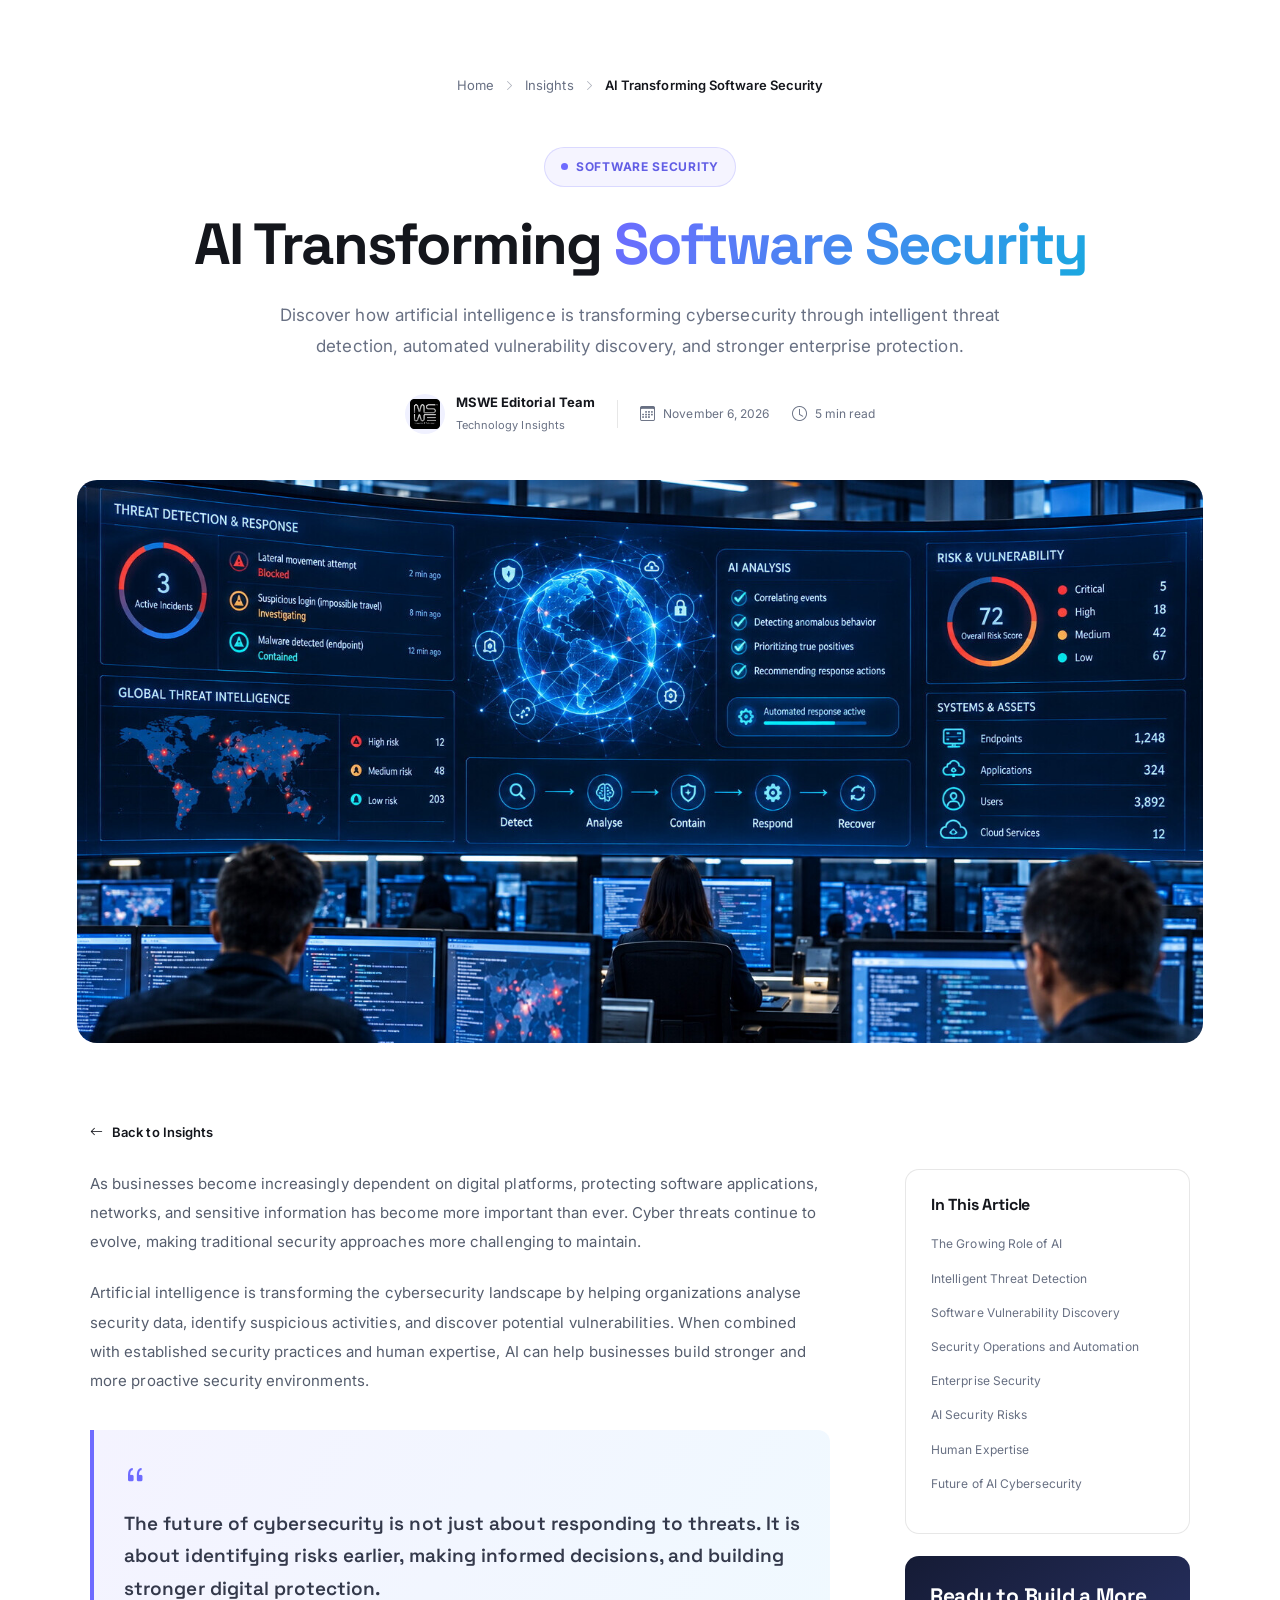
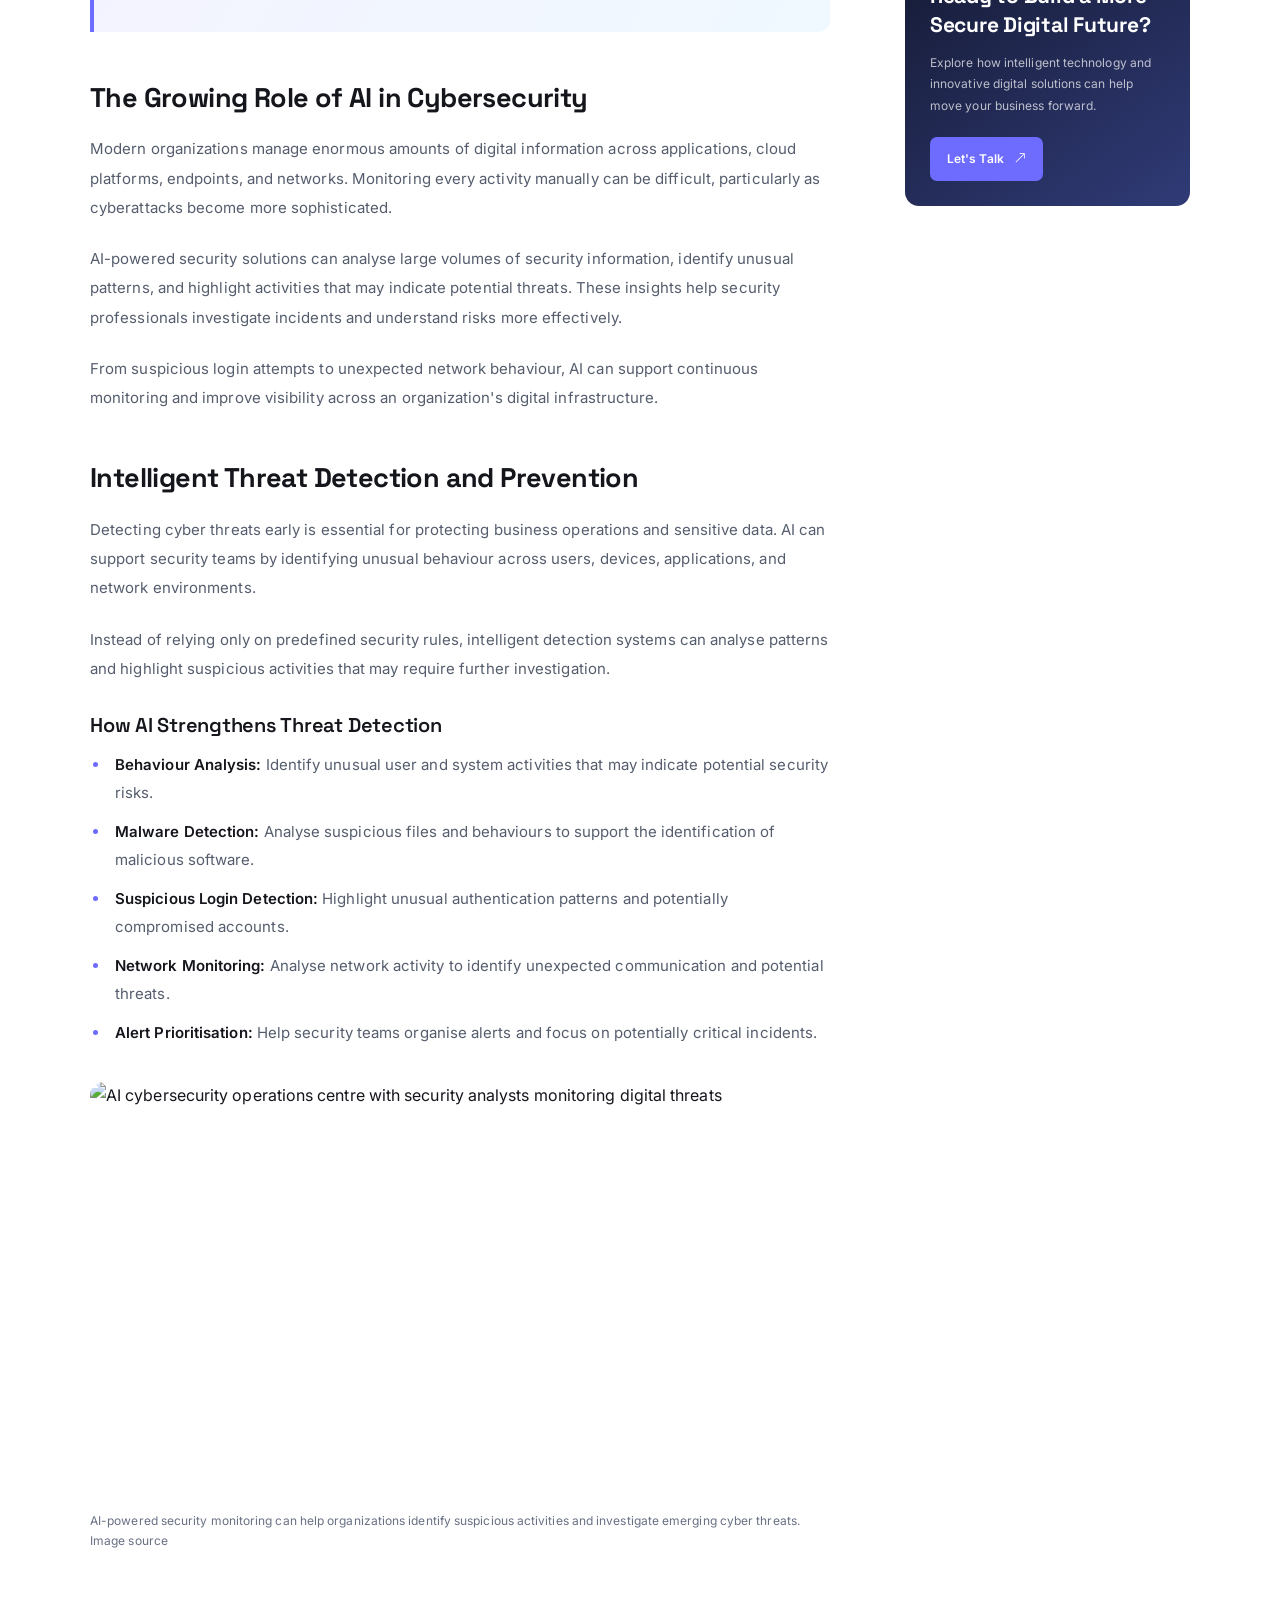
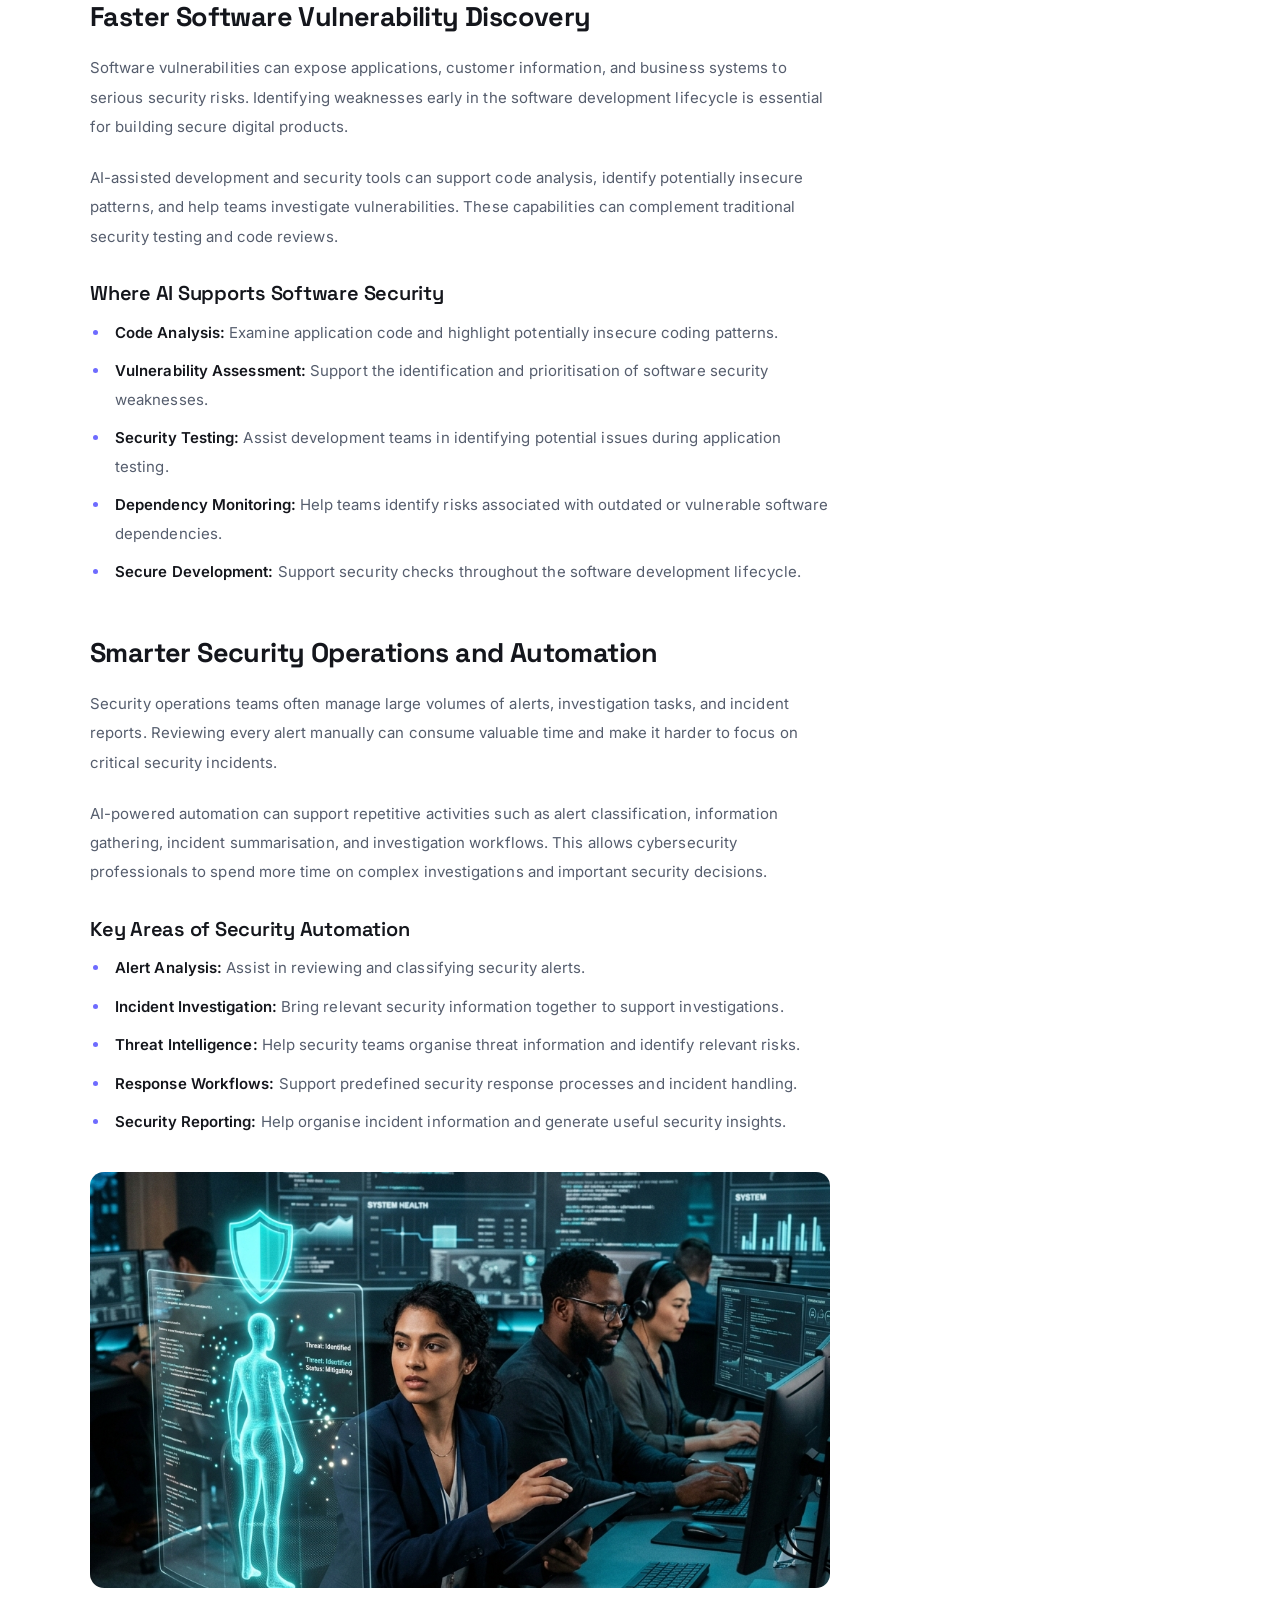
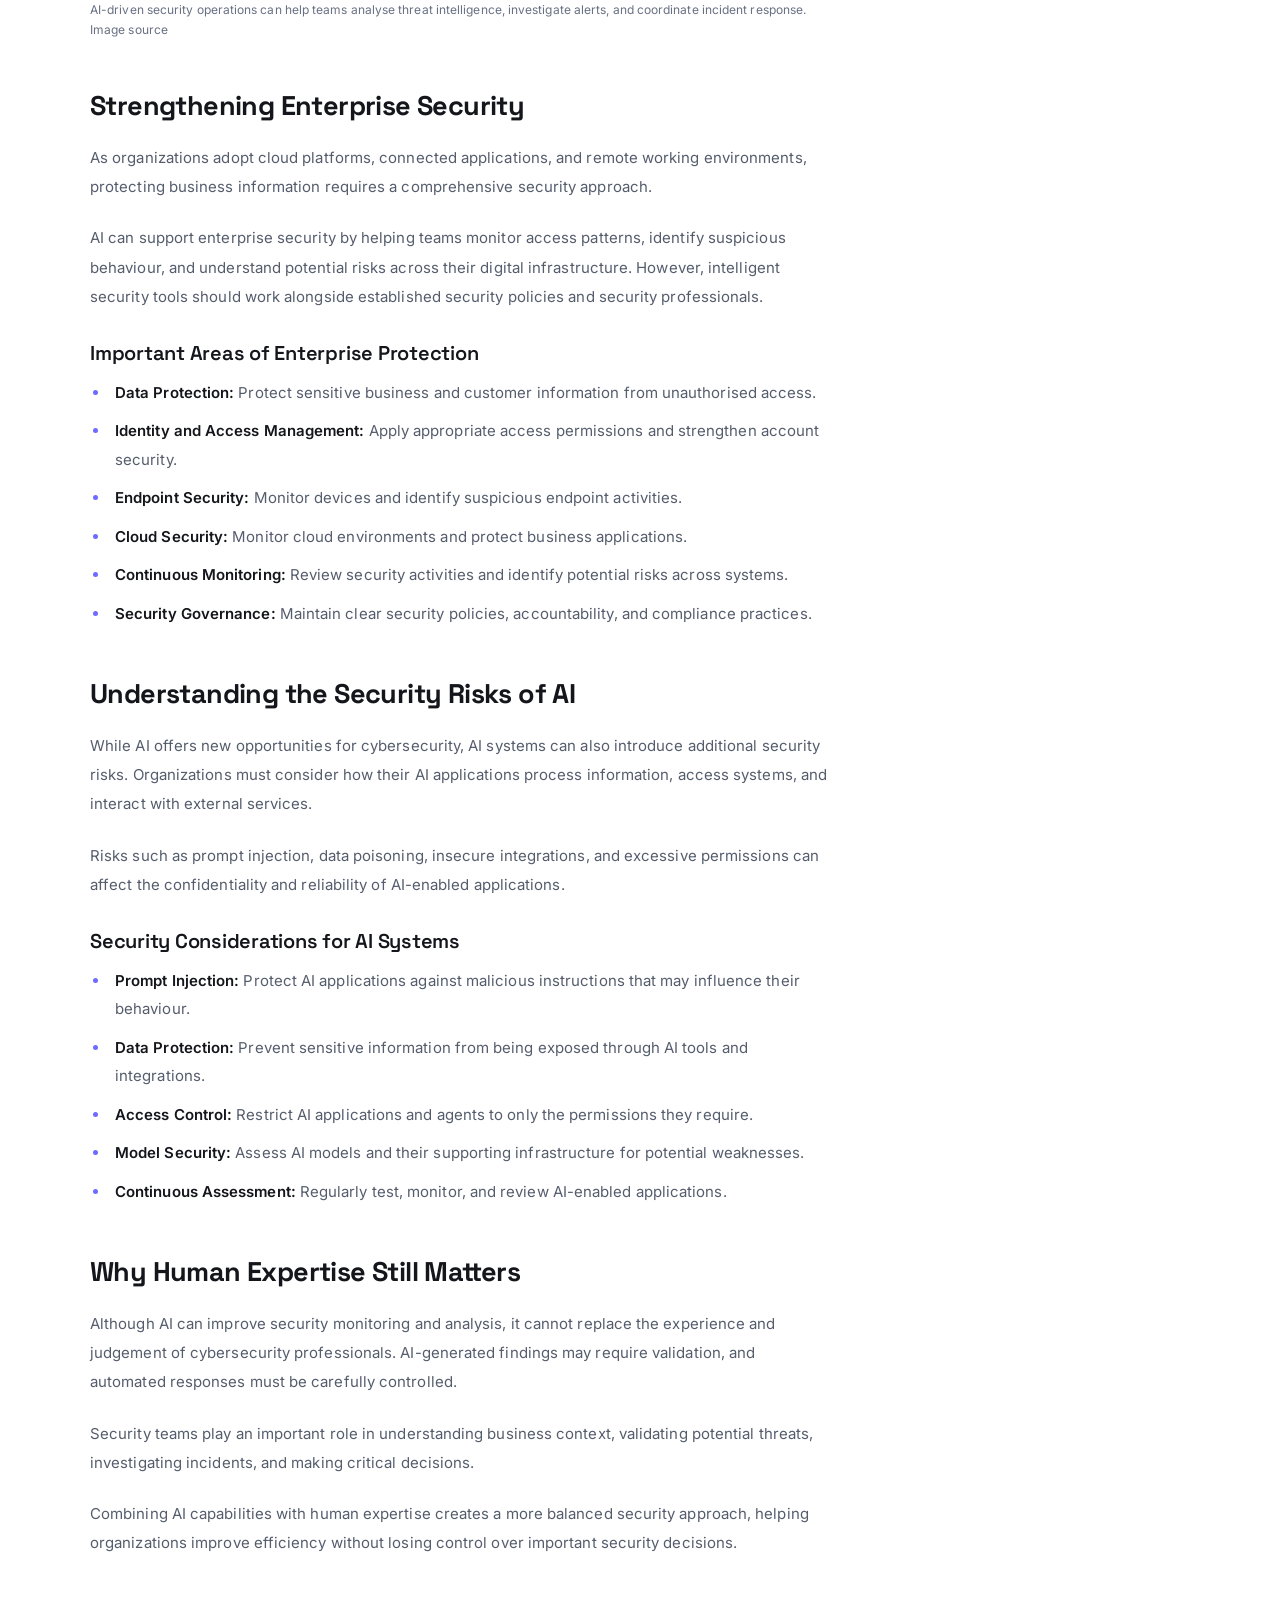
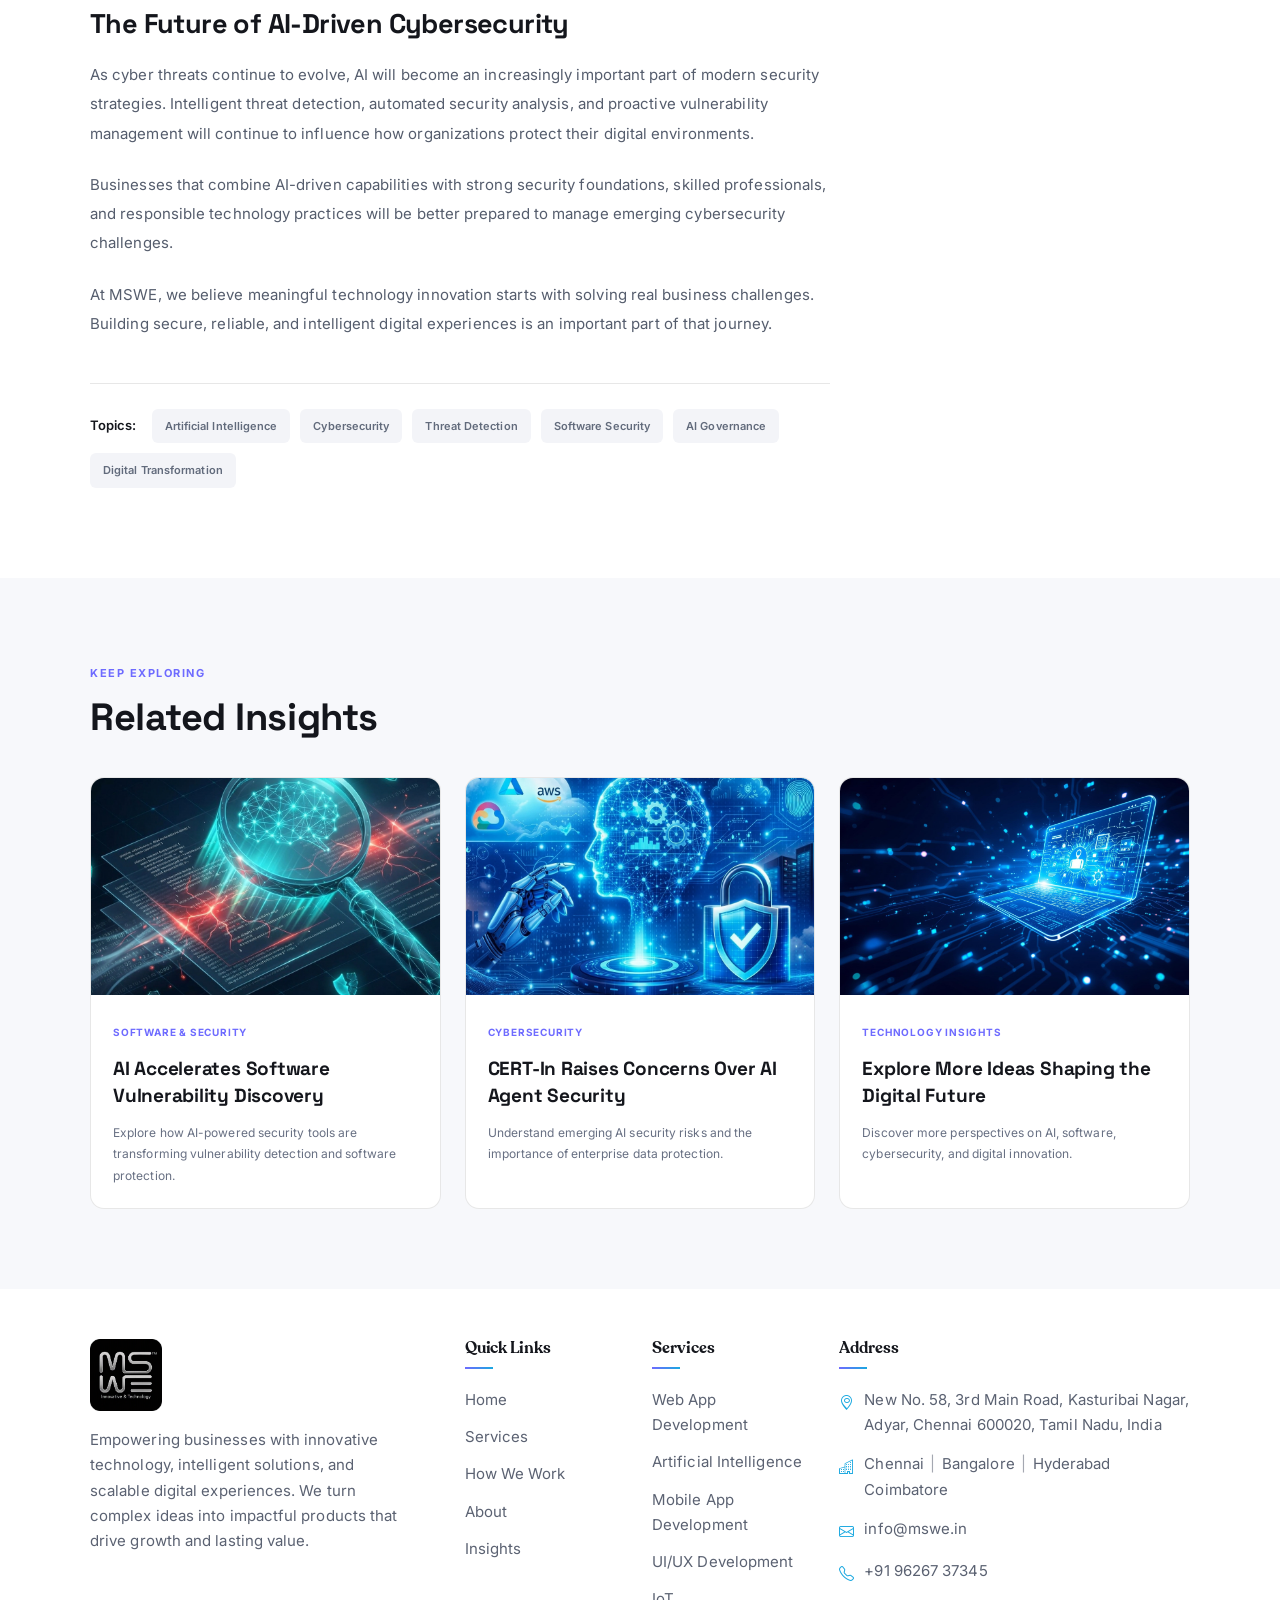
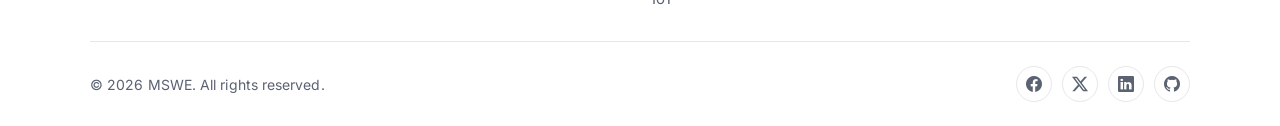
==== commit c59cee5d: "All suggested changes except Company" ====
--- a/blog/ai-agency-security.html
+++ b/blog/ai-agency-security.html
@@ -889,9 +889,6 @@
                                 <a class="hdrnav-link" href="../index.html#industries">Industries</a>
                             </li>
 
-                            <li class="hdrnav-item">
-                                <a class="hdrnav-link" href="../index.html#crewRow">Our Team</a>
-                            </li>
 
                             <li class="hdrnav-item">
                                 <a class="hdrnav-link" href="../index.html#blog">Insights</a>
@@ -959,9 +956,6 @@
                             <a href="../index.html#industries" class="mobnavCnt-link">Industries</a>
                         </li>
 
-                        <li class="mobnavCnt-list">
-                            <a href="../index.html#crewRow" class="mobnavCnt-link">Our Team</a>
-                        </li>
 
                         <li class="mobnavCnt-list">
                             <a href="../index.html#blog" class="mobnavCnt-link">Insights</a>
@@ -1845,17 +1839,22 @@
 
                         <div class="footer-address-item">
                             <i class="bi bi-geo-alt"></i>
-                            <span>548 Market Street, San Francisco, CA 94104</span>
+                            <span>New No. 58, 3rd Main Road, Kasturibai Nagar, Adyar, Chennai 600020, Tamil Nadu, India</span>
+                        </div>
+
+                        <div class="footer-address-item">
+                            <i class="bi bi-buildings"></i>
+                            <span class="pipe-list"><span>Chennai</span><span>Bangalore</span><span>Hyderabad</span><span>Coimbatore</span></span>
                         </div>
 
                         <div class="footer-address-item">
                             <i class="bi bi-envelope"></i>
-                            <span>hello@mswe.com</span>
+                            <a href="mailto:info@mswe.in">info@mswe.in</a>
                         </div>
 
                         <div class="footer-address-item">
                             <i class="bi bi-telephone"></i>
-                            <span>+1 (555) 010-2040</span>
+                            <a href="tel:+919626737345">+91 96267 37345</a>
                         </div>
 
                     </div>
--- a/assets/css/main.css
+++ b/assets/css/main.css
@@ -831,6 +831,41 @@
     letter-spacing: var(--ls-display);
     font-weight: 600;
 }
+/* one-line digital-transformation statement (mobile-first) */
+.hero-tagline {
+    position: relative;
+    max-width: 600px;
+    margin: -6px 0 18px;
+    padding-left: 14px;
+    font-family: var(--font-body);
+    font-size: 15px;
+    font-weight: 600;
+    line-height: 1.5;
+    color: #fff;
+}
+.hero-tagline::before {
+    content: "";
+    position: absolute;
+    left: 0;
+    top: 3px;
+    bottom: 3px;
+    width: 3px;
+    border-radius: 3px;
+    background: linear-gradient(180deg, var(--grad-a), var(--grad-b));
+}
+@media (min-width: 768px) {
+    .hero-tagline {
+        font-size: 16px;
+        margin: -8px 0 20px;
+    }
+}
+@media (min-width: 1200px) {
+    .hero-tagline {
+        max-width: none;
+        font-size: 17px;
+        padding-left: 16px;
+    }
+}
 .hero-mainDesc {
     font-family: var(--font-body);
     color: rgba(255, 255, 255, 0.82);
@@ -1622,367 +1657,337 @@
 
 /* Services Section End */
 
-/* Hwework section Start */
+
+/* How We Work stepper start (mobile-first) */
 
 .hwrk-sec {
   width: 100%;
   position: relative;
   padding: 80px 0;
-  overflow: hidden;
-}
-.hwrk-sec::after {
-  /* soft ambient glow */
-  content: '';
+}
+
+.hw {
+  --hw-icon: 46px;
+  max-width: 920px;
+  margin: 8px auto 0;
+}
+
+/* ---- rail: 4 steps in one row on every screen ---- */
+.hw-rail {
+  position: relative;
+}
+.hw-steps {
+  position: relative;
+  z-index: 1;
+  display: grid;
+  grid-template-columns: repeat(4, minmax(0, 1fr));
+  list-style: none;
+  margin: 0;
+  padding: 0;
+}
+/* line runs icon-centre to icon-centre (each column is 25% wide) */
+.hw-track {
   position: absolute;
-  top: -20%;
-  left: 50%;
-  width: 900px;
-  height: 900px;
-  transform: translateX(-50%);
-  background: radial-gradient(
-    circle,
-    rgba(123, 63, 228, 0.22) 0%,
-    transparent 65%
-  );
-  pointer-events: none;
-}
-
-.tl {
+  left: 12.5%;
+  right: 12.5%;
+  top: calc(var(--hw-icon) / 2 - 1px);
+  height: 2px;
+  border-radius: 2px;
+  background: var(--border);
+}
+.hw-fill {
+  display: block;
+  width: 0;
+  height: 100%;
+  border-radius: inherit;
+  background: linear-gradient(90deg, var(--grad-a), var(--grad-b));
+  transition: width 0.45s var(--ease);
+}
+
+.hw-step {
+  display: flex;
+  flex-direction: column;
+  align-items: center;
+  gap: 10px;
+  min-width: 0;
+  padding: 0 2px;
+  text-align: center;
+  cursor: pointer;
+  outline: none;
+  -webkit-tap-highlight-color: transparent;
+}
+.hw-icon {
+  width: var(--hw-icon);
+  height: var(--hw-icon);
+  display: inline-flex;
+  align-items: center;
+  justify-content: center;
+  border-radius: 14px;
+  font-size: 19px;
+  color: var(--muted);
+  background: var(--surface);
+  border: 1px solid var(--border);
+  /* ring in the section colour so the line looks like it passes behind */
+  box-shadow: 0 0 0 6px var(--bg);
+  transition: transform 0.35s var(--ease), background 0.35s var(--ease),
+    color 0.35s var(--ease), box-shadow 0.35s var(--ease), border-color 0.35s var(--ease);
+}
+.hw-step.is-done .hw-icon,
+.hw-step.is-active .hw-icon {
+  color: #fff;
+  border-color: transparent;
+  background: linear-gradient(135deg, var(--grad-a), var(--grad-b));
+}
+.hw-step.is-active .hw-icon {
+  transform: translateY(-3px) scale(1.06);
+  box-shadow: 0 0 0 6px var(--bg), 0 12px 26px rgba(110, 107, 255, 0.32);
+}
+.hw-step:focus-visible .hw-icon {
+  outline: 2px solid var(--grad-a);
+  outline-offset: 4px;
+}
+.hw-label {
+  font-family: var(--font-display);
+  font-size: 14px;
+  font-weight: 600;
+  line-height: 1.2;
+  white-space: nowrap;
+  color: var(--muted);
+  transition: color 0.35s var(--ease);
+}
+.hw-step.is-active .hw-label {
+  color: var(--text);
+}
+
+/* ---- one shared description panel ---- */
+.hw-panel {
+  --hw-pos: 12.5%;
+  --hw-edge: rgb(110 107 255 / 14%);
   position: relative;
-}
-
-/* the rail */
-.tl-line {
+  display: grid;
+  margin-top: 22px;
+  padding: 20px 18px;
+  text-align: center;
+  background: var(--surface);
+  border: 1px solid var(--hw-edge);
+  border-radius: var(--radius);
+  box-shadow: 0 10px 30px rgb(11 14 20 / 5%);
+}
+/* pointer that slides to sit under the active step */
+.hw-panel::before {
+  content: "";
   position: absolute;
-  left: 50%;
-  transform: translateX(-50%);
-  width: 2px;
-  background: var(--border);
-  border-radius: 2px;
-}
-.tl-line-progress {
-  width: 100%;
-  height: 0;
-  background: linear-gradient(180deg, var(--grad-a), var(--grad-b));
-  border-radius: 2px;
-}
-
-.tl-list {
+  top: -8px;
+  left: var(--hw-pos);
+  width: 14px;
+  height: 14px;
+  background: var(--surface);
+  border-left: 1px solid var(--hw-edge);
+  border-top: 1px solid var(--hw-edge);
+  transform: translateX(-50%) rotate(45deg);
+  transition: left 0.45s var(--ease);
+}
+/* all items share one grid cell: the panel is as tall as the longest
+   description, so it never jumps when the step changes */
+.hw-panel-item {
+  grid-area: 1 / 1;
+  opacity: 0;
+  visibility: hidden;
+  transform: translateY(6px);
+  transition: opacity 0.25s var(--ease), transform 0.25s var(--ease), visibility 0s 0.25s;
+}
+.hw-panel-item.is-active {
+  opacity: 1;
+  visibility: visible;
+  transform: none;
+  transition: opacity 0.35s var(--ease) 0.05s, transform 0.35s var(--ease) 0.05s;
+}
+.hw-kicker {
+  display: inline-block;
+  margin-bottom: 4px;
+  font-family: var(--font-label);
+  font-size: 11px;
+  font-weight: 600;
+  letter-spacing: 0.14em;
+  text-transform: uppercase;
+  color: var(--grad-a);
+}
+.hw-panel-item h3 {
+  margin: 0 0 6px;
+  font-family: var(--font-display);
+  font-size: 20px;
+  font-weight: 700;
+  color: var(--text);
+}
+.hw-panel-item p {
+  max-width: 520px;
+  margin: 0 auto;
+  font-size: var(--fs-body-sm);
+  line-height: 1.6;
+  color: var(--muted);
+}
+
+/* hint text matches the input: "Tap" on touch, "Hover" with a mouse */
+.hw-hint {
+  margin: 14px 0 0;
+  text-align: center;
+  font-size: 12px;
+  color: var(--muted);
+}
+.hw-hint-hover {
+  display: none;
+}
+@media (hover: hover) and (pointer: fine) {
+  .hw-hint-hover { display: inline; }
+  .hw-hint-tap { display: none; }
+}
+
+/* ---- tablet ---- */
+@media (min-width: 768px) {
+  .hw {
+    --hw-icon: 58px;
+  }
+  .hw-icon {
+    border-radius: 17px;
+    font-size: 23px;
+  }
+  .hw-label {
+    font-size: 16px;
+  }
+  .hw-panel {
+    margin-top: 26px;
+    padding: 24px 32px;
+  }
+  .hw-panel-item h3 {
+    font-size: 22px;
+  }
+}
+
+/* ---- desktop ---- */
+@media (min-width: 1200px) {
+  .hw {
+    --hw-icon: 66px;
+  }
+  .hw-icon {
+    border-radius: 20px;
+    font-size: 27px;
+  }
+  .hw-label {
+    font-size: 17px;
+  }
+}
+
+@media (prefers-reduced-motion: reduce) {
+  .hw *,
+  .hw *::before {
+    transition: none !important;
+  }
+}
+
+/* How We Work stepper end */
+
+
+/* SME Experience (clients) section start (mobile-first) */
+
+.clint-sec {
   position: relative;
-}
-.tl-item:nth-child(even){
-  width: 50%;
-}
-.tl-item {
-  position: relative;
+  padding: 80px 0;
+}
+
+/* logo cards: 2 per row on phones, centred; grows to 6 per row on desktop */
+.sme-clients {
+  display: grid;
+  grid-template-columns: repeat(2, minmax(0, 1fr));
+  gap: 14px;
+  max-width: 560px;
+  margin: 8px auto 0;
+  padding: 0;
+  list-style: none;
+}
+.sme-client {
   display: flex;
+  flex-direction: column;
   align-items: center;
-  min-height: 190px;
-  padding: 14px 0;
-  width: 50%;
-}
-
-/* left column = card, right column = card on alternating rows */
-.tl-item:nth-child(odd) .tl-card {
-  margin-right: auto;
-}
-.tl-item:nth-child(even) .tl-card {
-  margin-left: auto;
-}
-
-/* ---- point + step label cluster, centered on the rail ---- */
-.tl-marker {
-  position: absolute;
-  top: 50%;
-  /* transform: translate(-50%, -50%); */
-  display: flex;
-  align-items: center;
-  gap: 14px;
-  z-index: 2;
-}
-.tl-item:nth-child(odd) .tl-marker {
-  flex-direction: row;
-  right: -80px;
-}
-.tl-item:nth-child(even) .tl-marker {
-  flex-direction: row-reverse;
-  right: unset;
-    left: -80px;
-}
-
-.tl-point {
-  width: 26px;
-  height: 26px;
-  flex: 0 0 26px;
-  border-radius: 50%;
-  background: var(--surface-2);
-  border: 3px solid var(--border);
-  box-shadow: 0 0 0 6px var(--bg);
-  transition: border-color 0.45s var(--ease), background 0.45s var(--ease),
-    transform 0.45s var(--ease);
-}
-.tl-step {
-  font-family: var(--font-display);
-  font-weight: 600;
-  font-size: var(--fs-h4);
-  color: var(--muted);
-  white-space: nowrap;
-  transition: color 0.45s var(--ease);
-}
-
-/* ---- card ---- */
-.tl-card {
-  width: calc(100% - 70px);
+  justify-content: center;
+  gap: 12px;
+  padding: 22px 14px 18px;
+  text-align: center;
   background: var(--surface);
   border: 1px solid var(--border);
   border-radius: var(--radius);
-  padding: 26px 28px;
+  box-shadow: 0 8px 24px rgb(11 14 20 / 4%);
+  transition: transform 0.35s var(--ease), box-shadow 0.35s var(--ease), border-color 0.35s var(--ease);
+}
+.sme-client:hover {
+  transform: translateY(-4px);
+  border-color: rgb(110 107 255 / 22%);
+  box-shadow: 0 14px 32px rgba(110, 107, 255, 0.14);
+}
+/* fixed logo box so square marks (Target) and wide ones (Tata Power) feel equal */
+.sme-client-logo {
   display: flex;
-  gap: 18px;
-  align-items: flex-start;
-  box-shadow: 0 8px 26px var(--scrim-soft);
-  opacity: 0;
-  transform: translateY(18px);
-  transition: opacity 0.6s var(--ease), transform 0.6s var(--ease),
-    box-shadow 0.45s var(--ease);
-  position: relative;
-}
-.tl-item:nth-child(odd) .tl-card {
-  transform: translateY(18px) translateX(-14px);
-}
-.tl-item:nth-child(even) .tl-card {
-  transform: translateY(18px) translateX(14px);
-}
-
-/* little arrow pointing at the rail */
-.tl-card::after {
-  content: "";
-  position: absolute;
-  top: 50%;
-  margin-top: -8px;
-  width: 16px;
-  height: 16px;
-  background: var(--surface);
-  border: 1px solid var(--border);
-  transform: rotate(45deg);
-}
-.tl-item:nth-child(odd) .tl-card::after {
-  right: -9px;
-  border-left: 0;
-  border-bottom: 0;
-}
-.tl-item:nth-child(even) .tl-card::after {
-  left: -9px;
-  border-right: 0;
-  border-top: 0;
-}
-.tl-item:nth-child(even){
-  margin-left: auto;
-}
-
-.tl-icon {
-  width: 52px;
-  height: 52px;
-  flex: 0 0 52px;
-  border-radius: 50%;
-  display: inline-flex;
   align-items: center;
   justify-content: center;
-  font-size: 22px;
-  color: #fff;
-  background: linear-gradient(135deg, var(--grad-a), var(--grad-b));
-  box-shadow: 0 8px 20px rgba(110, 107, 255, 0.28);
-}
-
-.jstl-frst.tl-item:nth-child(odd) .tl-marker {
-  right: -75px;
-}
-.tl-card h3 {
-  margin-bottom: 8px;
-}
-.tl-card p {
-  font-size: var(--fs-body-sm);
+  width: 100%;
+  height: 56px;
+}
+.sme-client-logo img {
+  max-width: 120px;
+  max-height: 56px;
+  width: auto;
+  height: auto;
+  object-fit: contain;
+}
+.sme-client-ind {
+  font-family: var(--font-label);
+  font-size: 11px;
+  font-weight: 600;
+  line-height: 1.3;
+  letter-spacing: 0.1em;
+  text-transform: uppercase;
   color: var(--muted);
-  margin: 0;
-}
-
-/* ---- ACTIVE STATE (added by JS on scroll) ---- */
-.tl-item.is-active .tl-point {
-  background: var(--surface);
-  border-color: var(--grad-a);
-  transform: scale(1.15);
-}
-.tl-item.is-active .tl-step {
-  color: var(--text);
-}
-.tl-item.is-active .tl-card {
-  opacity: 1;
-  transform: translateY(0) translateX(0);
-  box-shadow: 0 16px 40px rgba(110, 107, 255, 0.15);
-}
-
-/* ================= MOBILE: single column ================= */
-@media (max-width: 991.98px) {
-  .tl-line {
-    left: 22px;
-    transform: none;
-  }
-  .tl-item {
-    min-height: auto;
-    padding: 0 0 34px 0;
-    display: block;
-  }
-  .tl-marker {
-    position: relative;
-    left: 0;
-    top: 0;
-    transform: none;
-    margin-bottom: 14px;
-  }
-  .tl-item:nth-child(even) .tl-marker {
-    flex-direction: row;
-  }
-  .tl-point {
-    margin-left: 9px;
-  }
-  .tl-card,
-  .tl-item:nth-child(odd) .tl-card,
-  .tl-item:nth-child(even) .tl-card {
-    width: calc(100% - 50px);
-    margin: 0 0 0 45px;
-    transform: translateX(18px);
-    transition: 0.3s all linear;
-  }
-  .tl-item:nth-child(even){
-    width: 100%;
-  }
-  .tl-item:nth-child(even) .tl-marker{
-    left: 0;
-  }
-  .tl-card::after {
-    display: none;
-  }
-  .tl-item.is-active .tl-card {
-    transform: translateY(0);
-  }
-  .tl-list .tl-item:last-child{
-    padding-bottom: 0;
-  }
-}
-
-@media (prefers-reduced-motion: reduce) {
-  .tl-card {
-    opacity: 1 !important;
-    transform: none !important;
-    transition: none;
-  }
-  .tl-point,
-  .tl-step {
-    transition: none;
-  }
-}
-
-/* Hwework section End */
-
-/* Our Client Section Start */
-
-.clint-sec {
-  width: 100%;
-  position: relative;
-  padding: 80px 0;
-  overflow: hidden;
-  /* background: linear-gradient(180deg, rgba(110,107,255,0.06), rgba(26,168,224,0.03)); */
-  background: #fff;
-}
-.clients-wrap{
-  width:100%;
-  position: relative;
-  margin-top: 44px;
-}
-
-.clientbx-wrap{
-  display:flex;
-  align-items:center;
-  justify-content:center;
-  width:100%;
-  height:145px;
-  padding:18px;
-  margin-bottom:24px;
-  background:var(--surface);
-  border:1px solid var(--border);
-  border-radius:var(--radius);
-  box-shadow:0 4px 24px rgb(11 14 20 / 2%);
-  overflow:hidden;
-  position:relative;
-  perspective:1000px;                       /* needed for a real 3D flip */
-  transition:box-shadow .4s var(--ease),transform .4s var(--ease);
-}
-.clientbx-wrap:hover{
-  transform:translateY(-3px);
-  box-shadow:0 16px 36px rgba(110,107,255,.16);
-}
-
-.clientbox{
-  position:relative;
-  width:100%;height:100%;
-  transform-style:preserve-3d;
-  transition:transform 1s var(--ease);
-}
-.clientbox.active{transform:rotateY(180deg);}
-
-.clientfront-box,
-.clientbckbox{
-  position:absolute;inset:0;
-  width:100%;height:100%;
-  display:flex;align-items:center;justify-content:center;
-  backface-visibility:hidden;
-  -webkit-backface-visibility:hidden;
-}
-.clientfront-box{z-index:2;}
-.clientbckbox{transform:rotateY(180deg);}
-
-.clientbox img,
-.clientbox svg{
-  width:100%;
-  height:70px;
-  max-height:70px;
-  max-width:100%;
-  object-fit:contain;
-  /* desaturate until hovered — keeps the wall calm on a light page */
-  /* filter:grayscale(1); */
-  /* opacity:.72; */
-  transition:filter .4s var(--ease),opacity .4s var(--ease);
-}
-.clientbx-wrap:hover .clientbox img,
-.clientbx-wrap:hover .clientbox svg{filter:grayscale(0);opacity:1;}
-
-/* mobile marquee cards */
-.clientfrontmb-box{
-  display:flex;align-items:center;justify-content:center;
-  height:120px;padding:16px;
-  background:var(--surface);
-  border:1px solid var(--border);
-  border-radius:var(--radius);
-  box-shadow:0 8px 24px var(--scrim-soft);
-}
-.clientfrontmb-box svg,
-.clientfrontmb-box img{
-  width:100%;
-  height:56px;
-  max-height:56px;
-  max-width:100%;
-  object-fit:contain;
-  /* filter:grayscale(1);
-  opacity:.75; */
-}
-
-.clients-swiper{padding:4px 0 18px;}
-
-@media (prefers-reduced-motion:reduce){
-  .clientbox{transition:none;}
-}
-
-/* Our Client Section End */
+}
+.sme-clients-note {
+  max-width: 560px;
+  margin: 18px auto 0;
+  text-align: center;
+  font-size: 12px;
+  line-height: 1.5;
+  color: var(--muted);
+}
+
+@media (min-width: 768px) {
+  .sme-clients {
+    gap: 20px;
+    max-width: 600px;
+  }
+  .sme-client {
+    padding: 28px 20px 22px;
+  }
+  .sme-client-logo {
+    height: 64px;
+  }
+  .sme-client-logo img {
+    max-width: 150px;
+    max-height: 64px;
+  }
+}
+
+/* once there are more companies, desktop shows them 3 / 6 per row */
+@media (min-width: 992px) {
+  .sme-clients:has(> .sme-client:nth-child(3)) {
+    grid-template-columns: repeat(3, minmax(0, 1fr));
+    max-width: 900px;
+  }
+}
+@media (min-width: 1200px) {
+  .sme-clients:has(> .sme-client:nth-child(5)) {
+    grid-template-columns: repeat(6, minmax(0, 1fr));
+    max-width: none;
+  }
+}
+
+/* SME Experience (clients) section end */
 
 /* Industries section Start */
 
@@ -1996,7 +2001,6 @@
   width: 100%;
   height: var(--tile-h);
   border-radius: var(--radius);
-  overflow: hidden;
   border: none;
   padding: 0;
   cursor: pointer;
@@ -2017,13 +2021,36 @@
   inset: 0;
   width: 100%;
   height: 100%;
+  border-radius: 12px;
   object-fit: cover;
+  z-index: 8;
 }
 .ind-tile::after {
   content: "";
   position: absolute;
   inset: 0;
+  z-index: 9;
+  border-radius: 12px;
   background: linear-gradient(0deg, var(--scrim-mid), rgba(11, 14, 20, 0.15));
+}
+.ind-tile::before {
+    content: "";
+    position: absolute;
+    left: 50%;
+    bottom: -10px;
+    width: 18px;
+    height: 18px;
+    background: #1aa8e0;
+    transform: translateX(-50%) rotate(45deg);
+    z-index: 2;
+    transition: bottom 0.3s ease;
+    opacity: 0;
+    visibility: hidden;
+}
+.ind-tile.active::before {
+  opacity: 1;
+  visibility: visible;
+    animation: indArrowMove 1.5s ease-in-out infinite;
 }
 .ind-tile.active::after {
   background: linear-gradient(
@@ -2035,7 +2062,7 @@
 .ind-tile-label {
   position: absolute;
   inset: 0;
-  z-index: 1;
+  z-index: 10;
   display: flex;
   align-items: center;
   justify-content: center;
@@ -2050,7 +2077,7 @@
   background: var(--surface);
   border: 1px solid var(--border);
   border-radius: var(--radius);
-  margin-top: 32px;
+  margin-top: 18px;
   overflow: hidden;
 }
 .ind-panel-text {
@@ -2135,8 +2162,8 @@
     min-height: 260px;
     order: -1;
   }
-  .clientfrontmb-box {
-    box-shadow: 0 8px 24px rgb(11 14 20 / 2%);
+  .ind-panel {
+  margin-top: 2px;
   }
 }
 
@@ -2260,6 +2287,16 @@
   transform: scale(1.08);
 }
 
+/* every tile: one square symbol + one-line name, so all tabs share the same rhythm */
+.tech-item span {
+  white-space: nowrap;
+}
+/* the two brands whose official mark is a wordmark only (Splunk, Duo):
+   same 42px height as the symbols, just allowed to be a little wider */
+.tech-item--wide img {
+  width: 72px;
+}
+
 .tech-item span {
   font-size: var(--fs-small);
   font-weight: 600;
@@ -2269,16 +2306,27 @@
 }
 
 @media (max-width: 575.98px) {
+  /* 3 tiles per row: 3 x 100 + 2 x 10 = 320px, fits 360px+ phones */
   .tech-grid {
-    gap: 14px;
+    gap: 10px;
   }
   .tech-item {
-    width: 104px;
-    height: 118px;
+    width: 100px;
+    height: 116px;
+  }
+  .tech-item {
+    gap: 7px;
+    padding: 12px 10px;
   }
   .tech-item img {
     width: 32px;
     height: 32px;
+  }
+  .tech-item--wide img {
+    width: 60px;
+  }
+  .tech-item span {
+    font-size: 12px;
   }
   .tech-tab {
     padding: 0 16px;
@@ -2515,6 +2563,42 @@
 .footer-address-item i {
   color: var(--grad-b);
   margin-top: 3px;
+}
+/* "A | B | C" lists that wrap cleanly: each item carries a leading "|" of
+   fixed width; the list is shifted left by that width and clipped, so a
+   separator that starts a new line is hidden (no dangling pipes) */
+.pipe-list {
+  --sep: 18px;
+  display: flex;
+  flex-wrap: wrap;
+  margin-left: calc(-1 * var(--sep));
+  clip-path: inset(0 0 0 var(--sep));
+}
+.pipe-list > span {
+  white-space: nowrap;
+}
+.pipe-list > span::before {
+  content: "|";
+  display: inline-block;
+  width: var(--sep);
+  text-align: center;
+  opacity: 0.55;
+}
+/* clickable emails in the contact card and footer */
+.info-item p a,
+.footer-address-item a {
+  color: inherit;
+  text-decoration: none;
+  overflow-wrap: anywhere;
+  transition: color 0.25s var(--ease);
+}
+.info-item p a:hover,
+.footer-address-item a:hover {
+  color: var(--grad-a);
+}
+.info-item .info-label {
+  color: var(--text);
+  font-weight: 600;
 }
 .footer-bottom {
   border-top: 1px solid var(--border);
@@ -3391,192 +3475,301 @@
   .csesty-cnt-lst{gap:14px;}
 }
 
-/* Case studies section End */
+/* Case studies section End */ 
 
 /* Newsletter section start */
+
+.blogNewsletter-shell {
+    position: relative;
+    padding: 75px 65px;
+    margin-top: 60px;
+    border-radius: 24px;
+    background: #f8f5f2;
+    overflow: hidden;
+    isolation: isolate;
+}
+.blglockicn {
+  width: 17px;
+  height: 17px;
+  display: inline-block;
+}
+.blglockicn svg {
+  width: 17px;
+  height: 17px;
+  color: #527cf0;
+  position: relative;
+  top: -3px;
+}
+.blogNewsletter-shell::before {
+    content: "";
+    position: absolute;
+    width: 75%;
+    height: 350px;
+    top: -250px;
+    left: 50%;
+    transform: translateX(-50%);
+    border-radius: 50%;
+    background: #eee9e4;
+    z-index: -1;
+}
 
 .blogNewsletter {
     position: relative;
-    display: flex;
-    align-items: center;
-    justify-content: space-between;
-    gap: 40px;
-    padding: 45px;
-    margin-top: 60px;
-    border-radius: 24px;
-    overflow: hidden;
-    background: linear-gradient(120deg, #101b35, #243f80);
-    isolation: isolate;
-}
-
-.blogNewsletter::before {
-    content: "";
-    position: absolute;
-    width: 350px;
-    height: 350px;
-    top: -200px;
-    right: 15%;
-    border-radius: 50%;
-    background: rgba(80, 130, 255, 0.2);
-    filter: blur(5px);
-    z-index: -1;
-}
+    padding: 65px 70px;
+    border-radius: 22px;
+    background: #fff;
+    box-shadow: 0 25px 65px rgba(35, 29, 23, 0.06);
+}
+
+/* Left content */
 
 .blogNewsletter-content {
-    flex: 1;
-    max-width: 550px;
+    max-width: 470px;
 }
 
 .blogNewsletter-tag {
     display: inline-flex;
     align-items: center;
-    gap: 9px;
-    color: #9bb8ff;
-    font-size: 12px;
+    gap: 8px;
+    color: #68738a;
+    font-size: 11px;
     font-weight: 700;
-    letter-spacing: 1.5px;
-    margin-bottom: 18px;
+    letter-spacing: 1.4px;
+    margin-bottom: 22px;
+}
+
+.blogNewsletter-tag i {
+    font-size: 17px;
+    color: #527cf0;
 }
 
 .blogNewsletter-content h3 {
-    color: #fff;
-    font-size: clamp(26px, 3vw, 38px);
-    font-weight: 700;
-    line-height: 1.25;
-    margin-bottom: 15px;
+    color: #171b2b;
+    font-size: clamp(32px, 3.5vw, 49px);
+    font-weight: 400;
+    line-height: 1.12;
+    margin-bottom: 20px;
 }
 
 .blogNewsletter-content h3 span {
-    color: #83a8ff;
+    display: block;
+    color: #171b2b;
+    font-weight: 750;
+    letter-spacing: -1.5px;
 }
 
 .blogNewsletter-content p {
-    color: rgba(255, 255, 255, 0.7);
+    color: #515b6d;
     font-size: 15px;
     line-height: 1.8;
-    margin: 0;
-}
+    margin-bottom: 28px;
+}
+
+/* Trust content */
+
+.blogNewsletter-trust {
+    display: flex;
+    align-items: center;
+    gap: 13px;
+}
+
+.blogNewsletter-trustIcon {
+    display: flex;
+    align-items: center;
+    justify-content: center;
+    width: 43px;
+    height: 43px;
+    flex-shrink: 0;
+    border-radius: 50%;
+    background: #eef2ff;
+    color: #527cf0;
+    font-size: 20px;
+}
+
+.blogNewsletter-trust span:last-child {
+    display: flex;
+    flex-direction: column;
+    gap: 4px;
+}
+
+.blogNewsletter-trust strong {
+    color: #202638;
+    font-size: 13px;
+    font-weight: 700;
+}
+
+.blogNewsletter-trust small {
+    color: #788194;
+    font-size: 12px;
+}
+
+/* Right content */
+
+.blogNewsletter-formWrap {
+    width: 100%;
+}
+
+.blogNewsletter-description {
+    color: #222b3c;
+    font-size: 17px;
+    line-height: 1.8;
+    margin-bottom: 28px;
+}
+
+/* Email input */
 
 .blogNewsletter-form {
     width: 100%;
-    max-width: 430px;
-    flex-shrink: 0;
 }
 
 .blogNewsletter-input {
     display: flex;
     align-items: center;
-    gap: 12px;
-    height: 58px;
-    padding: 0 18px;
-    background: #fff;
-    border-radius: 10px;
-    margin-bottom: 12px;
-}
-
-.blogNewsletter-input i {
-    color: #52617c;
-    font-size: 18px;
+    width: 100%;
+    height: 68px;
+    padding: 7px;
+    border-radius: 50px;
+    background: #f7f5f3;
+    border: 1px solid transparent;
+    transition: all .3s ease;
+}
+
+.blogNewsletter-input:focus-within {
+    border-color: rgba(82, 124, 240, .4);
+    box-shadow: 0 0 0 4px rgba(82, 124, 240, .08);
 }
 
 .blogNewsletter-input input {
+    flex: 1;
     width: 100%;
+    min-width: 0;
     height: 100%;
+    padding: 0 22px;
     border: 0;
     outline: 0;
     background: transparent;
-    color: #101b35;
-    font-size: 14px;
-    min-width: 0;
+    color: #202638;
+    font-size: 15px;
 }
 
 .blogNewsletter-input input::placeholder {
-    color: #929baa;
-}
-
-.blogNewsletter-form button {
-    display: flex;
+    color: #81899a;
+}
+
+.blogNewsletter-input button {
+    display: inline-flex;
     align-items: center;
     justify-content: center;
-    gap: 12px;
-    width: 100%;
-    height: 56px;
+    gap: 10px;
+    height: 100%;
+    min-width: 155px;
+    padding: 0 25px;
     border: 0;
-    border-radius: 10px;
+    border-radius: 50px;
     background: #527cf0;
     color: #fff;
     font-size: 15px;
     font-weight: 600;
     cursor: pointer;
-    transition: all 0.3s ease;
-}
-
-.blogNewsletter-form button:hover {
-    background: #7094ff;
-    transform: translateY(-2px);
-}
-
-.blogNewsletter-form button i {
-    transition: transform 0.3s ease;
-}
-
-.blogNewsletter-form button:hover i {
-    transform: translateX(5px);
-}
+    transition: all .3s ease;
+}
+
+.blogNewsletter-input button:hover {
+    background: #345fda;
+}
+
+.blogNewsletter-input button i {
+    transition: transform .3s ease;
+}
+
+.blogNewsletter-input button:hover i {
+    transform: translateX(4px);
+}
+
+/* Privacy note */
 
 .blogNewsletter-note {
-    display: flex;
-    align-items: center;
-    gap: 7px;
-    color: rgba(255, 255, 255, 0.65);
-    font-size: 13px;
-    margin-top: 15px;
+    display: block;
+    color: #81899a;
+    font-size: 14px;
+    line-height: 1.9;
+    margin-top: 22px;
+}
+
+.blogNewsletter-note i {
+    color: #527cf0;
+    margin-right: 4px;
+}
+
+.blogNewsletter-note a {
+    color: #526b9b;
+    text-decoration: underline;
+    text-underline-offset: 3px;
+}
+
+.blogNewsletter-note a:hover {
+    color: #345fda;
 }
 
 /* Tablet */
-@media (max-width: 991px) {
+
+@media (max-width: 1199px) {
+
+    .blogNewsletter-shell {
+        padding: 55px 40px;
+    }
+
     .blogNewsletter {
-        padding: 45px 35px;
-        gap: 30px;
-    }
-
-    .blogNewsletter-form {
-        max-width: 350px;
-    }
+        padding: 50px 40px;
+    }
+
+    .blogNewsletter-content h3 {
+        font-size: 38px;
+    }
+
 }
 
 /* Mobile */
+
 @media (max-width: 767px) {
+
+    .blogNewsletter-shell {
+        padding: 25px 15px;
+        margin-top: 40px;
+        border-radius: 18px;
+    }
+
     .blogNewsletter {
-        flex-direction: column;
-        align-items: flex-start;
         padding: 35px 25px;
-        gap: 28px;
-        margin-top: 40px;
-    }
-
-    .blogNewsletter-content {
-        max-width: 100%;
+        border-radius: 16px;
     }
 
     .blogNewsletter-content h3 {
-        font-size: 27px;
-    }
-
-    .blogNewsletter-form {
-        max-width: 100%;
-    }
-}
-
-/* Small Mobile */
+        font-size: 34px;
+    }
+
+    .blogNewsletter-description {
+        font-size: 15px;
+        line-height: 1.7;
+        margin-bottom: 22px;
+    }
+
+}
+
+/* Small mobile */
+
 @media (max-width: 480px) {
+
+    .blogNewsletter-shell {
+        padding: 15px 10px;
+    }
+
     .blogNewsletter {
         padding: 30px 20px;
-        border-radius: 18px;
     }
 
     .blogNewsletter-content h3 {
-        font-size: 24px;
+        font-size: 30px;
     }
 
     .blogNewsletter-content p {
@@ -3584,13 +3777,34 @@
     }
 
     .blogNewsletter-input {
+        height: auto;
+        padding: 6px;
+        flex-wrap: wrap;
+        border-radius: 16px;
+        background: transparent;
+        gap: 10px;
+    }
+
+    .blogNewsletter-input input {
+        flex: 0 0 100%;
         height: 52px;
-    }
-
-    .blogNewsletter-form button {
-        height: 52px;
-    }
-}
+        padding: 0 15px;
+        border-radius: 10px;
+        background: #f7f5f3;
+    }
+
+    .blogNewsletter-input button {
+        width: 100%;
+        height: 50px;
+        border-radius: 10px;
+    }
+
+    .blogNewsletter-trust strong {
+        font-size: 12px;
+    }
+
+}
+
 /* Newsletter section end */
 
 /* Main Services section start */
@@ -3895,6 +4109,64 @@
   color: var(--ms-text);
   margin: 18px 0 0 0;
 }
+/* engagement stages: Consultation | Health Check | ... (mobile-first) */
+/* each item carries a leading "|" of fixed width (--sep); the list is shifted left
+   by --sep and clipped, so the separator of whichever item starts a row is hidden —
+   wrapped rows never begin or end with a stray pipe */
+.svc-stages {
+  --sep: 20px;
+  list-style: none;
+  padding: 0;
+  margin: 14px 0 0 calc(-1 * var(--sep));
+  clip-path: inset(0 0 0 var(--sep));
+  display: flex;
+  flex-wrap: wrap;
+  align-items: center;
+  row-gap: 6px;
+  font-family: var(--font-label);
+  font-size: 13px;
+  font-weight: 600;
+  line-height: 1.4;
+  letter-spacing: 0.02em;
+  color: var(--text);
+}
+.svc-stages li {
+  display: inline-flex;
+  align-items: center;
+  white-space: nowrap;
+}
+.svc-stages li::before {
+  content: "|";
+  display: inline-block;
+  width: var(--sep);
+  text-align: center;
+  font-weight: 400;
+  color: var(--grad-b);
+}
+.svc-stages abbr {
+  text-decoration: none;
+  cursor: help;
+}
+/* white phone card */
+.likmob-card .svc-stages {
+  margin-top: -4px;
+  margin-bottom: 16px;
+}
+/* dark desktop card */
+.minServ-content .svc-stages {
+  margin-top: 20px;
+  color: #fff;
+  font-size: 14px;
+}
+.minServ-content .svc-stages li::before {
+  color: var(--ms-cyan);
+}
+@media (min-width: 1200px) {
+  .minServ-content .svc-stages {
+    --sep: 26px;
+    font-size: 15px;
+  }
+}
 .minServ-list {
   list-style: none;
   padding: 0;
@@ -4042,7 +4314,7 @@
   .minServ-swap .minServ-blob {
     right: -30px;
   }
-  .minServ-title, .crewRow-heading {
+  .minServ-title {
     font-size: 28px;
     line-height: 38px;
   }
@@ -4055,9 +4327,6 @@
   .minServ-lead {
     font-size: 15px;
     line-height: 26px;
-  }
-  .tl-item {
-    width: 100%;
   }
   .ind-tiles{
     margin-top: 15px;
@@ -4281,7 +4550,7 @@
   overflow: hidden;
 }
 .wrkFol-sec::before {
-  content: "";
+  content: unset;
   position: absolute;
   top: 0;
   left: 0;
@@ -5030,488 +5299,6 @@
 
 /* ===== FAQ Section End ===== */
 
-/* ===== Team Section Start ===== */
-
-.crewRow-sec {
-  --cr-purple: #7c3aed;
-  --cr-violet: #a855f7;
-  --cr-cyan: #22d3ee;
-  --cr-ink: #0b0d1f;
-  --cr-text: rgba(233, 236, 255, 0.72);
-  width: 100%;
-  position: relative;
-  padding: 100px 0 100px 0;
-  background: linear-gradient(160deg, #150c3a 0%, #0b0d1f 55%, #101440 100%);
-  overflow: hidden;
-}
-.crewRow-sec::before {
-  content: "";
-  position: absolute;
-  inset: 0;
-  background: radial-gradient(
-      820px 480px at 12% 0%,
-      rgba(124, 58, 237, 0.34),
-      transparent 62%
-    ),
-    radial-gradient(
-      760px 480px at 88% 96%,
-      rgba(34, 211, 238, 0.18),
-      transparent 62%
-    );
-  pointer-events: none;
-}
-.crewRow-sec::after {
-  content: "";
-  position: absolute;
-  inset: 0;
-  background-image: linear-gradient(
-      to right,
-      rgba(255, 255, 255, 0.03) 1px,
-      transparent 1px
-    ),
-    linear-gradient(to bottom, rgba(255, 255, 255, 0.03) 1px, transparent 1px);
-  background-size: 64px 64px;
-  mask-image: radial-gradient(circle at 50% 30%, #000 0%, transparent 76%);
-  -webkit-mask-image: radial-gradient(
-    circle at 50% 30%,
-    #000 0%,
-    transparent 76%
-  );
-  pointer-events: none;
-}
-
-/* Head */
-.crewRow-head {
-  position: relative;
-  z-index: 3;
-  text-align: center;
-  width: 100%;
-  max-width: 820px;
-  margin: 0 auto 56px auto;
-  text-align: center;
-  position: relative;
-  z-index: 3;
-}
-.crewRow-tag {
-  display: inline-flex;
-  align-items: center;
-  height: 34px;
-  padding: 0 18px;
-  border-radius: 100px;
-  font-family: var(--font-label);
-  font-size: 15px;
-  font-weight: 600;
-  letter-spacing: 2px;
-  color: #c4b5fd;
-  background: rgba(124, 58, 237, 0.18);
-  border: 1px solid rgba(168, 85, 247, 0.35);
-}
-.crewRow-headDesc {
-  font-size: 17px;
-    line-height: 27px;
-    color: #aaaaaa;
-    margin: 20px auto 0 auto;
-    position: relative;
-    z-index: 99;
-}
-.crewRow-heading {
-  font-family: var(--font-display);
-  font-size: 46px;
-  line-height: 58px;
-  font-weight: 600;
-  color: #fff;
-  margin: 20px 0 0 0;
-}
-.crewRow-heading span {
-  background: linear-gradient(90deg, var(--cr-violet) 0%, var(--cr-cyan) 100%);
-  -webkit-background-clip: text;
-  background-clip: text;
-  -webkit-text-fill-color: transparent;
-}
-
-/* Filter pills */
-.crewRow-filter {
-  display: flex;
-  flex-wrap: wrap;
-  justify-content: center;
-  gap: 12px;
-  margin-top: 30px;
-  display: none;
-}
-.crewRow-pill {
-  display: inline-flex;
-  align-items: center;
-  gap: 9px;
-  height: 46px;
-  padding: 0 24px;
-  border-radius: 100px;
-  border: 1px solid rgba(255, 255, 255, 0.14);
-  background: rgba(255, 255, 255, 0.06);
-  color: rgba(255, 255, 255, 0.78);
-  font-size: 15px;
-  font-weight: 600;
-  cursor: pointer;
-  transition: all 0.35s cubic-bezier(0.22, 1, 0.36, 1);
-}
-.crewRow-pill i {
-  font-size: 16px;
-}
-.crewRow-pill:hover {
-  background: rgba(255, 255, 255, 0.12);
-  color: #fff;
-}
-.crewRow-pill.crewRow-on {
-  background: #fff;
-  border-color: #fff;
-  color: var(--cr-purple);
-  box-shadow: 0 12px 30px rgba(124, 58, 237, 0.3);
-}
-
-/* Stage */
-.crewRow-stage {
-  position: relative;
-  z-index: 3;
-  width: 100%;
-}
-.crewRow-swiper {
-  width: 100%;
-  padding: 20px 0 30px 0;
-  overflow: visible;
-}
-.crewRow-slide {
-  width: 900px;
-  max-width: 92vw;
-  height: auto;
-  transition: transform 0.6s cubic-bezier(0.22, 1, 0.36, 1), opacity 0.6s ease;
-  opacity: 0.35;
-  transform: scale(0.88);
-}
-.crewRow-slide.swiper-slide-active {
-  opacity: 1;
-  transform: scale(1.01);
-  z-index: 99;
-}
-
-/* Card */
-.crewRow-card {
-  display: flex;
-  align-items: stretch;
-  width: 100%;
-  min-height: 430px;
-  border-radius: 28px;
-  overflow: hidden;
-  background: linear-gradient(150deg, #1b1250 0%, #101538 100%);
-  border: 1px solid rgba(168, 85, 247, 0.22);
-  box-shadow: 0 34px 80px rgba(3, 5, 20, 0.55);
-}
-.crewRow-photo {
-  flex: 0 0 44%;
-  position: relative;
-  line-height: 0;
-  overflow: hidden;
-  border-radius: 24px;
-  margin: 14px;
-}
-.crewRow-photo img {
-  width: 100%;
-  height: 100%;
-  object-fit: cover;
-  transition: transform 0.9s cubic-bezier(0.22, 1, 0.36, 1);
-}
-.crewRow-slide.swiper-slide-active .crewRow-card:hover .crewRow-photo img {
-  transform: scale(1.05);
-}
-.crewRow-body {
-  flex: 1;
-  padding: 40px 44px 40px 26px;
-  display: flex;
-  flex-direction: column;
-  justify-content: center;
-}
-.crewRow-meta {
-  list-style: none;
-  padding: 0;
-  margin: 0 0 18px 0;
-  display: flex;
-  flex-wrap: wrap;
-  gap: 10px 22px;
-  display: none;
-}
-.crewRow-meta li {
-  display: inline-flex;
-  align-items: center;
-  gap: 8px;
-  font-size: 14px;
-  color: var(--cr-text);
-}
-.crewRow-meta li i {
-  color: var(--cr-cyan);
-  font-size: 15px;
-}
-.crewRow-name {
-  font-family: var(--font-display);
-  font-size: 36px;
-  line-height: 46px;
-  font-weight: 600;
-  color: #fff;
-  margin: 0;
-}
-.crewRow-role {
-  display: inline-block;
-  margin-top: 8px;
-  font-size: 16px;
-  font-weight: 600;
-  background: linear-gradient(90deg, #ddd6fe 0%, #a5f3fc 100%);
-  -webkit-background-clip: text;
-  background-clip: text;
-  -webkit-text-fill-color: transparent;
-}
-.crewRow-desc {
-  font-size: 15px;
-  line-height: 25px;
-  color: var(--cr-text);
-  margin: 18px 0 0 0;
-}
-.crewRow-foot {
-  display: flex;
-  align-items: center;
-  gap: 18px;
-  margin-top: 28px;
-}
-.crewRow-btn {
-  display: inline-flex;
-  align-items: center;
-  gap: 9px;
-  height: 48px;
-  padding: 0 24px;
-  border-radius: 100px;
-  background: #fff;
-  color: var(--cr-purple);
-  font-size: 15px;
-  font-weight: 600;
-  text-decoration: none;
-  transition: all 0.4s cubic-bezier(0.2, 1, 0.3, 1);
-}
-.crewRow-btn i {
-  font-size: 15px;
-  transition: transform 0.4s cubic-bezier(0.2, 1, 0.3, 1);
-}
-.crewRow-btn:hover {
-  background: linear-gradient(90deg, var(--cr-purple) 0%, var(--cr-cyan) 100%);
-  color: #fff;
-  text-decoration: none;
-}
-.crewRow-btn:hover i {
-  transform: translate(4px, -4px);
-}
-.crewRow-social {
-  display: flex;
-  gap: 10px;
-}
-.crewRow-social a {
-  width: 42px;
-  height: 42px;
-  border-radius: 50%;
-  display: inline-flex;
-  align-items: center;
-  justify-content: center;
-  font-size: 16px;
-  color: #fff;
-  background: rgba(255, 255, 255, 0.08);
-  border: 1px solid rgba(255, 255, 255, 0.16);
-  transition: all 0.35s ease;
-}
-.crewRow-social a:hover {
-  background: linear-gradient(135deg, var(--cr-purple) 0%, var(--cr-cyan) 100%);
-  border-color: transparent;
-  transform: translateY(-3px);
-}
-
-/* Nav */
-.crewRow-nav {
-  position: relative;
-  z-index: 3;
-  display: flex;
-  align-items: center;
-  justify-content: center;
-  gap: 26px;
-  width: 50%;
-  margin: auto;
-  margin-top: 12px;
-}
-.crewRow-arw {
-  display: inline-flex;
-  align-items: center;
-  gap: 12px;
-  height: 48px;
-  padding: 0 10px;
-  background: transparent;
-  border: 0;
-  color: #fff;
-  font-size: 16px;
-  font-weight: 600;
-  cursor: pointer;
-  transition: color 0.3s ease;
-}
-.crewRow-arw i {
-  width: 40px;
-  height: 40px;
-  border-radius: 50%;
-  display: inline-flex;
-  align-items: center;
-  justify-content: center;
-  font-size: 17px;
-  background: rgba(255, 255, 255, 0.08);
-  border: 1px solid rgba(255, 255, 255, 0.2);
-  transition: all 0.35s cubic-bezier(0.2, 1, 0.3, 1);
-}
-.crewRow-arw:hover i {
-  background: linear-gradient(135deg, var(--cr-purple) 0%, var(--cr-cyan) 100%);
-  border-color: transparent;
-}
-.crewRow-arw:disabled {
-  opacity: 0.35;
-  cursor: default;
-}
-.crewRow-arw:disabled:hover i {
-  background: rgba(255, 255, 255, 0.08);
-}
-.crewRow-dots {
-  display: flex;
-  align-items: center;
-  gap: 8px;
-  width: 40% !important;
-}
-.crewRow-dots .swiper-pagination-bullet {
-  width: 32px;
-  height: 5px;
-  border-radius: 100px;
-  background: rgba(255, 255, 255, 0.22);
-  opacity: 1;
-  margin: 0 !important;
-  transition: all 0.4s cubic-bezier(0.2, 1, 0.3, 1);
-}
-.crewRow-dots .swiper-pagination-bullet-active {
-  width: 56px;
-  background: linear-gradient(90deg, #fff 0%, var(--cr-cyan) 100%);
-}
-.crewRow-slide.crewRow-hide {
-    display: none !important;
-}
-.crewRow-swiper .swiper-wrapper {
-    transition-timing-function: cubic-bezier(0.22, 1, 0.36, 1);
-}
-.crewRow-slide.swiper-slide-next,
-.crewRow-slide.swiper-slide-prev {
-    opacity: 0.55;
-    transform: scale(0.88);
-}
-
-/* Responsive */
-@media (max-width: 1199px) {
-  .crewRow-sec {
-    padding: 90px 0 80px 0;
-  }
-  .crewRow-heading {
-    font-size: 38px;
-    line-height: 50px;
-  }
-  .crewRow-slide {
-    width: 780px;
-  }
-  .crewRow-name {
-    font-size: 30px;
-    line-height: 40px;
-  }
-  .crewRow-body {
-    padding: 34px 34px 34px 22px;
-  }
-}
-@media (max-width: 991px) {
-  .crewRow-slide {
-    width: 620px;
-    opacity: 0.5;
-    transform: scale(0.92);
-  }
-  .crewRow-card {
-    flex-direction: column;
-    min-height: 0;
-  }
-  .crewRow-photo {
-    flex: none;
-    width: calc(100% - 28px);
-    height: 275px;
-  }
-  .crewRow-body {
-    padding: 8px 30px 34px 30px;
-  }
-}
-@media (max-width: 767px) {
-  .crewRow-sec {
-    padding: 70px 0 64px 0;
-  }
-  .crewRow-heading {
-    font-size: 30px;
-    line-height: 42px;
-  }
-  .crewRow-filter {
-    gap: 9px;
-    margin-top: 24px;
-  }
-  .crewRow-pill {
-    height: 42px;
-    padding: 0 18px;
-    font-size: 14px;
-  }
-  .crewRow-slide {
-    width: 340px;
-    max-width: 88vw;
-  }
-  .crewRow-photo {
-    height: 220px;
-  }
-  .crewRow-name {
-    font-size: 26px;
-    line-height: 36px;
-  }
-  .crewRow-desc {
-    font-size: 14px;
-    line-height: 23px;
-    margin-top: 10px;
-  }
-  .crewRow-foot {
-    flex-wrap: wrap;
-    gap: 14px;
-    margin-top: 22px;
-  }
-  .crewRow-nav {
-    gap: 14px;
-    margin-top: 32px;
-    width: 100%;
-  }
-  .crewRow-arw span {
-    display: none;
-  }
-  .crewRow-dots .swiper-pagination-bullet {
-    width: 22px;
-  }
-  .crewRow-dots .swiper-pagination-bullet-active {
-    width: 40px;
-  }
-}
-@media (max-width: 575px) {
-  .crewRow-body {
-    padding: 8px 22px 28px 22px;
-  }
-  .crewRow-photo {
-    height: 200px;
-    margin: 12px;
-    width: calc(100% - 24px);
-  }
-}
-
-/* ===== Team Section End ===== */
-
 /* =========================================
    Trust Section Start
 ========================================= */
@@ -5704,7 +5491,7 @@
 /* Card Footer */
 .msweTrust-foot {
     display: flex;
-    align-items: flex-start;
+    align-items: center;
     gap: 9px;
     padding-top: 17px;
     border-top: 1px solid var(--border);
@@ -5733,6 +5520,90 @@
 
 .msweTrust .row .msweTrust-card {
     width: 100%;
+}
+
+.ind-nav-wrap {
+    position: relative;
+}
+
+.ind-nav-btn {
+    display: none;
+    width: 42px;
+    height: 42px;
+    border: 1px solid #ddd;
+    border-radius: 50%;
+    background: #fff;
+    color: #14161c;
+    align-items: center;
+    justify-content: center;
+    cursor: pointer;
+    transition: all .3s ease;
+    z-index: 5;
+}
+
+.ind-nav-btn svg {
+    width: 20px;
+    height: 20px;
+}
+
+.ind-nav-btn:hover {
+    background: #14161c;
+    color: #fff;
+    border-color: #14161c;
+}
+
+@media (max-width: 990.98px) {
+
+    .ind-nav-wrap {
+        padding: 0 48px;
+    }
+    .ind-tile:hover, .ind-tile.active {
+    box-shadow: 0 0 0 2px var(--grad-b), 0 1px 32px rgb(26 168 224 / 0%);
+}
+    .ind-nav-btn {
+        display: flex;
+        position: absolute;
+        top: 50%;
+        transform: translateY(-50%);
+    }
+
+    .ind-prev {
+        left: 0;
+    }
+
+    .ind-next {
+        right: 0;
+    }
+
+    .ind-tiles {
+        flex-wrap: nowrap;
+        overflow-x: auto;
+        overflow-y: hidden;
+        scroll-behavior: smooth;
+        scrollbar-width: none;
+        -ms-overflow-style: none;
+        margin: 0;
+        padding: 5px 0 20px;
+    }
+
+    .ind-tiles::-webkit-scrollbar {
+        display: none;
+    }
+
+    .ind-tiles > div {
+        flex: 0 0 50%;
+        max-width: 50%;
+    }
+
+}
+
+@media (max-width: 575.98px) {
+
+    .ind-tiles > div {
+        flex: 0 0 100%;
+        max-width: 100%;
+    }
+
 }
 
 /* =========================================
@@ -5958,125 +5829,199 @@
     color: var(--text-muted);
 }
 
-@media (max-width: 767px) {
-    .mswe-achievement-number {
-        font-size: 46px;
-    }
+/* ==========================================================================
+   Achievement strip — 3 synced carousels (mobile-first)
+   ========================================================================== */
+
+/* ---- phone (base) : columns stacked ---- */
+.mswe-achievement {
+    padding: 36px 0;
 }
 .mswe-achievement-grid {
     display: flex;
-    align-items: center;
-    justify-content: space-around;
-    gap: 30px;
+    flex-direction: column;
+    align-items: stretch;
+    gap: 0;
     max-width: 1100px;
     margin: 0 auto;
 }
-.mswe-achievement-number[data-suffix]::after {
-    content: attr(data-suffix);
-    position: absolute;
-    right: -35px;
-    top: 0;
-    bottom: 0;
-    margin: auto;
-}
 .mswe-achievement-item {
-    flex: 1;
+    display: flex;
+    flex-direction: column;
+    align-items: center;
+    min-width: 0;
     text-align: center;
-    padding: 20px 10px;
-}
-
+    padding: 22px 4px;
+}
 .mswe-achievement-number {
     display: block;
-    font-size: 56px;
+    font-size: 42px;
     font-weight: 700;
     line-height: 1.1;
     color: #fff;
-    letter-spacing: -2px;
-}
-
+    letter-spacing: -1px;
+}
 .mswe-achievement-item h4 {
-    margin: 14px 0 8px;
+    margin: 10px 0 6px;
     color: #fff;
-    font-size: 26px;
+    font-size: 21px;
     font-weight: 500;
 }
-
 .mswe-achievement-item p {
     margin: 0;
     color: rgba(255, 255, 255, 0.7);
-    font-size: 16px;
-    line-height: 1.6;
-}
-
+    font-size: 15px;
+    line-height: 1.55;
+}
 .mswe-achievement-item p strong {
     color: #fff;
     font-weight: 600;
 }
-
+/* short horizontal rule between stacked columns */
 .mswe-achievement-divider {
-    width: 2px;
-    height: 90px;
     flex-shrink: 0;
-    background: rgba(255, 255, 255, 0.25);
-}
-
-/* Tablet */
-@media (max-width: 767px) {
+    align-self: center;
+    width: 64px;
+    height: 1px;
+    background: rgba(255, 255, 255, 0.22);
+}
+
+.achv-label {
+    display: inline-flex;
+    align-items: center;
+    gap: 7px;
+    margin-bottom: 14px;
+    padding: 6px 13px;
+    border: 1px solid rgba(255, 255, 255, 0.22);
+    border-radius: 999px;
+    background: rgba(255, 255, 255, 0.06);
+    color: rgba(255, 255, 255, 0.85);
+    font-family: var(--font-label);
+    font-size: 11px;
+    font-weight: 500;
+    line-height: 1.3;
+    letter-spacing: 0.1em;
+    text-transform: uppercase;
+    backdrop-filter: blur(4px);
+}
+.achv-label i {
+    font-size: 13px;
+    color: var(--grad-b);
+}
+
+/* swiper fills the rest of the column, dots pinned to its bottom edge —
+   columns are equal height, so all three dot rows share one line */
+.achv-swiper {
+    flex: 1 1 auto;
+    width: 100%;
+    padding-bottom: 26px;
+}
+.achv-swiper .swiper-slide {
+    text-align: center;
+}
+.achv-swiper .mswe-achievement-number[data-suffix]::after {
+    content: attr(data-suffix);
+    position: static;
+    margin-left: 3px;
+}
+/* sequential fade: old stat leaves before the new one arrives, no text overlap */
+.achv-swiper .swiper-slide:not(.swiper-slide-active) {
+    opacity: 0 !important;
+    transition: opacity 0.25s ease !important;
+}
+.achv-swiper .swiper-slide.swiper-slide-active {
+    transition: opacity 0.6s ease 0.2s !important;
+}
+.achv-swiper .achv-dots.swiper-pagination {
+    bottom: 0;
+    line-height: 0;
+}
+.achv-swiper .achv-dots .swiper-pagination-bullet {
+    width: 7px;
+    height: 7px;
+    margin: 0 4px;
+    background: rgba(255, 255, 255, 0.45);
+    opacity: 1;
+    transition: width 0.3s var(--ease), background 0.3s var(--ease);
+}
+.achv-swiper .achv-dots .swiper-pagination-bullet-active {
+    width: 22px;
+    border-radius: 4px;
+    background: linear-gradient(90deg, var(--grad-a), var(--grad-b));
+}
+
+/* ---- tablet : three columns side by side ---- */
+@media (min-width: 768px) {
     .mswe-achievement {
-        padding: 45px 0;
-    }
-
+        padding: 50px 0;
+    }
     .mswe-achievement-grid {
-        flex-wrap: wrap;
-        gap: 15px;
-    }
-
+        flex-direction: row;
+        align-items: stretch;   /* equal-height columns */
+        gap: 18px;
+    }
     .mswe-achievement-item {
-        flex: 0 0 calc(50% - 15px);
-        padding: 20px 5px;
-    }
-
+        flex: 1 1 0;
+        padding: 10px 4px;
+    }
     .mswe-achievement-divider {
-        display: none;
-    }
-
+        width: 1px;
+        height: 90px;
+    }
     .mswe-achievement-number {
-        font-size: 46px;
-    }
-
+        font-size: 44px;
+    }
     .mswe-achievement-item h4 {
-        font-size: 22px;
-    }
-}
-
-/* Mobile */
-@media (max-width: 480px) {
+        font-size: 19px;
+    }
+    .mswe-achievement-item p {
+        font-size: 14px;
+    }
+    .achv-label {
+        font-size: 10px;
+        letter-spacing: 0.08em;
+        padding: 6px 11px;
+    }
+}
+
+/* ---- desktop ---- */
+@media (min-width: 1200px) {
     .mswe-achievement {
-        padding: 30px 0;
-    }
-
+        padding: 65px 0;
+    }
     .mswe-achievement-grid {
-        flex-direction: column;
-        gap: 5px;
-    }
-
+        gap: 30px;
+    }
     .mswe-achievement-item {
-        flex: 0 0 100%;
-        width: 100%;
-        padding: 22px 10px;
-    }
-
+        padding: 20px 10px;
+    }
+    .mswe-achievement-divider {
+        width: 2px;
+        background: rgba(255, 255, 255, 0.25);
+    }
     .mswe-achievement-number {
-        font-size: 42px;
-    }
-
+        font-size: 56px;
+        letter-spacing: -2px;
+    }
     .mswe-achievement-item h4 {
-        margin: 10px 0 5px;
-        font-size: 22px;
-    }
-
+        margin: 14px 0 8px;
+        font-size: 26px;
+    }
     .mswe-achievement-item p {
         font-size: 16px;
+    }
+    .achv-label {
+        gap: 8px;
+        margin-bottom: 18px;
+        padding: 6px 14px;
+        font-size: 12px;
+        letter-spacing: 0.12em;
+    }
+    .achv-label i {
+        font-size: 14px;
+    }
+    .achv-swiper {
+        padding-bottom: 30px;
     }
 }
 
@@ -6516,18 +6461,12 @@
   .contact-section .serv-desc {
     margin-bottom: 30px;
   }
-  .cap-section, .hwrk-sec, .crewRow-sec, .casesty-sec, .testi-sec, .fw-pin1, .contact-section, .askUs-sec {
+  .cap-section, .hwrk-sec, .casesty-sec, .testi-sec, .fw-pin1, .contact-section, .askUs-sec {
     padding: 60px 0;
   }
-  .crewRow-head {
-    margin-bottom: 35px;
-  }
-  .crewRow-dots {
-    width: 60% !important;
-  }
-  .crewRow-nav{
-    margin-top: 0;
-  }
+
+
+
   .mintle-sec {
     flex-direction: column;
   }
@@ -6591,10 +6530,10 @@
   .contact-section .serv-desc {
     margin-bottom: 35px;
   }
-  .cap-section, .wrkFol-sec, .indusec,.clint-sec, .hwrk-sec, .crewRow-sec, .casesty-sec,.techsec, .testi-sec, .fw-pin1, .contact-section, .askUs-sec,.minServ {
+  .cap-section, .wrkFol-sec, .indusec, .clint-sec, .hwrk-sec, .casesty-sec, .techsec, .testi-sec, .fw-pin1, .contact-section, .askUs-sec, .minServ {
     padding: 60px 0;
   }
-   .minServ-title, .crewRow-heading {
+   .minServ-title {
     font-size: 30px;
     line-height: 40px;
   }
@@ -6603,9 +6542,6 @@
   }
   .fw-pin1 .serv-desc {
     margin-bottom: 35px;
-  }
-  .tl-item {
-    width: 100%;
   }
   .ind-panel-media img{
     left: 12px;
@@ -6621,15 +6557,9 @@
       width: 265px;
       left: -25px;
     }
-  .crewRow-head {
-    margin-bottom: 35px;
-  }
-  .crewRow-dots {
-    width: 60% !important;
-  }
-  .crewRow-nav{
-    margin-top: 0;
-  }
+
+
+
   .mintle-sec {
     flex-direction: column;
   }
@@ -6711,24 +6641,11 @@
     margin-bottom: 35px;
   }
 
-  .cap-section,
-  .wrkFol-sec,
-  .indusec,
-  .clint-sec,
-  .hwrk-sec,
-  .crewRow-sec,
-  .casesty-sec,
-  .techsec,
-  .testi-sec,
-  .fw-pin1,
-  .contact-section,
-  .askUs-sec,
-  .minServ {
+  .cap-section, .wrkFol-sec, .indusec, .clint-sec, .hwrk-sec, .casesty-sec, .techsec, .testi-sec, .fw-pin1, .contact-section, .askUs-sec, .minServ {
     padding: 70px 0;
   }
 
-  .minServ-title,
-  .crewRow-heading {
+  .minServ-title {
     font-size: 34px;
     line-height: 44px;
   }
@@ -6758,17 +6675,11 @@
     left: -20px;
   }
 
-  .crewRow-head {
-    margin-bottom: 40px;
-  }
-
-  .crewRow-dots {
-    width: 65% !important;
-  }
-
-  .crewRow-nav {
-    margin-top: 0;
-  }
+
+
+
+
+
 
   .mintle-sec {
     flex-direction: column;
@@ -7119,9 +7030,7 @@
       .minServ-head{
         margin-bottom: 40px;
       }
-      .crewRow-dots{
-        width: 65% !important;
-      }
+
 }
 
 #scrollTopBtn {
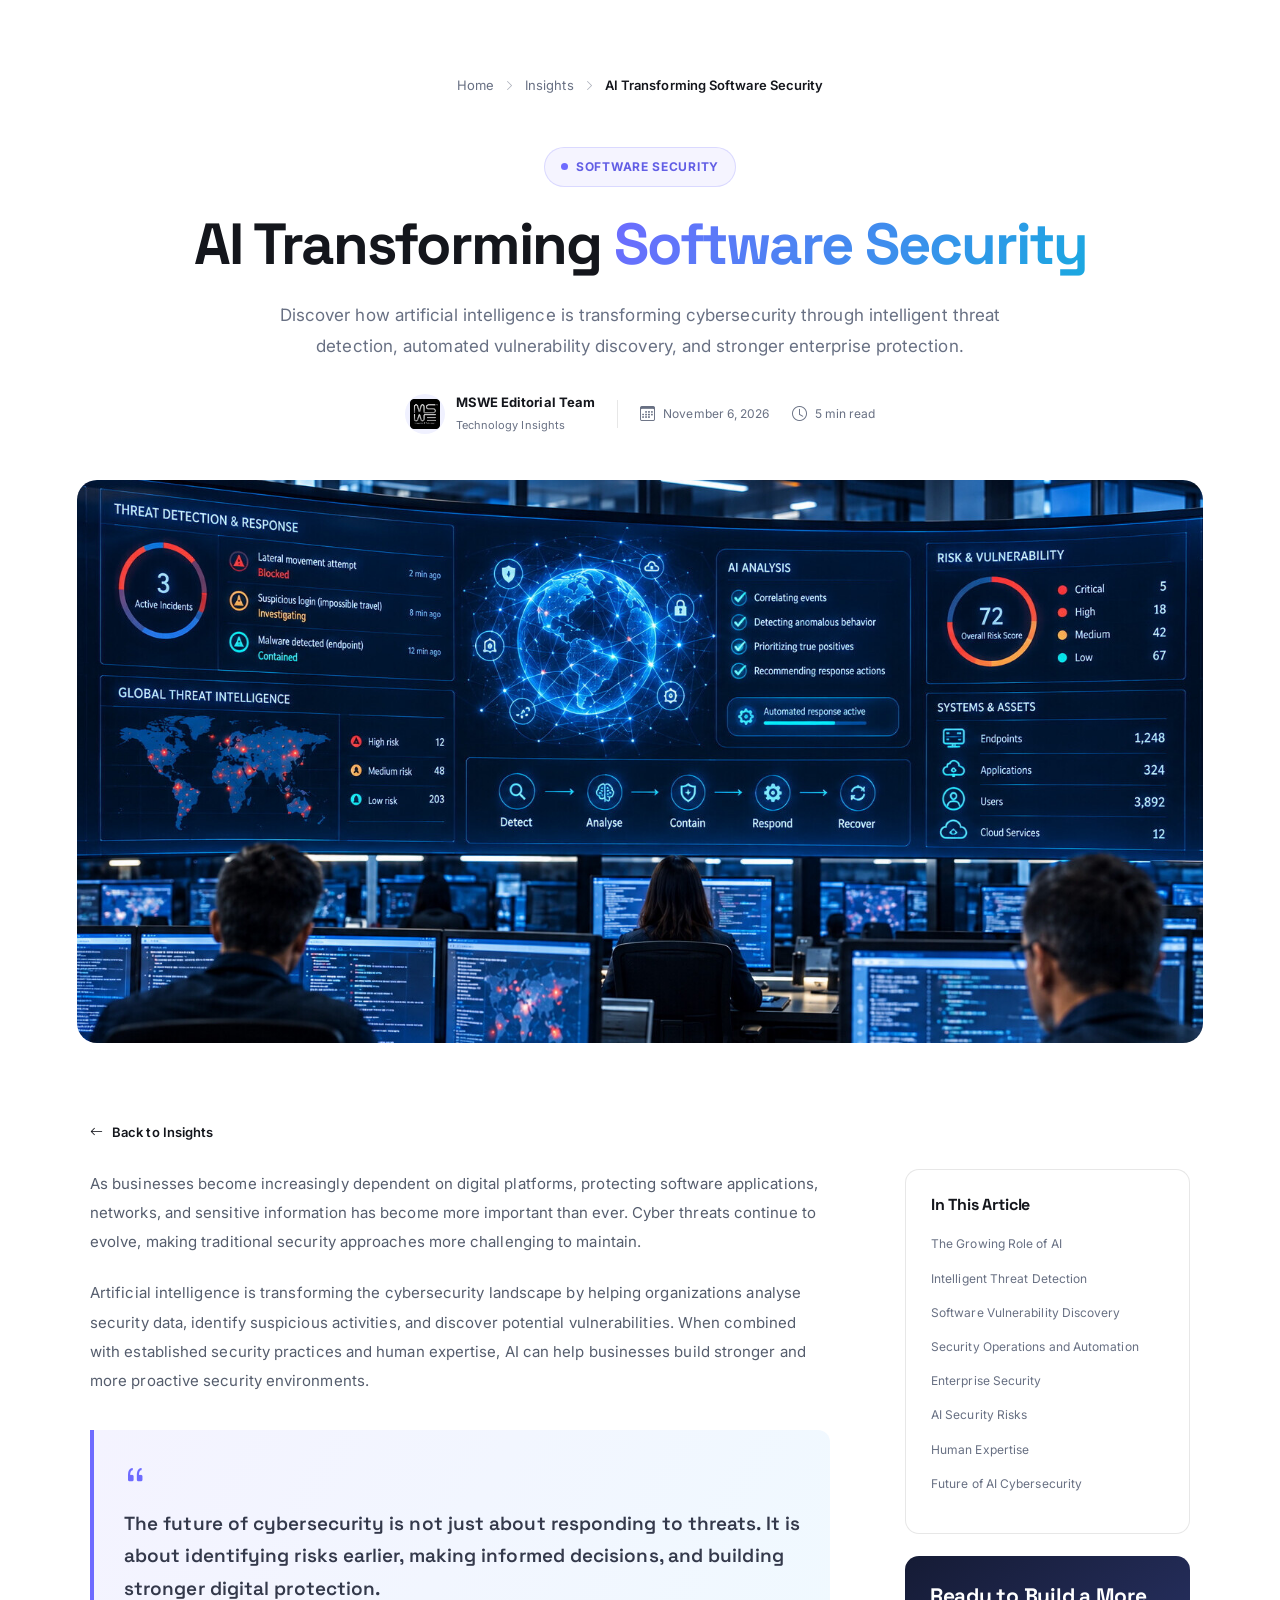
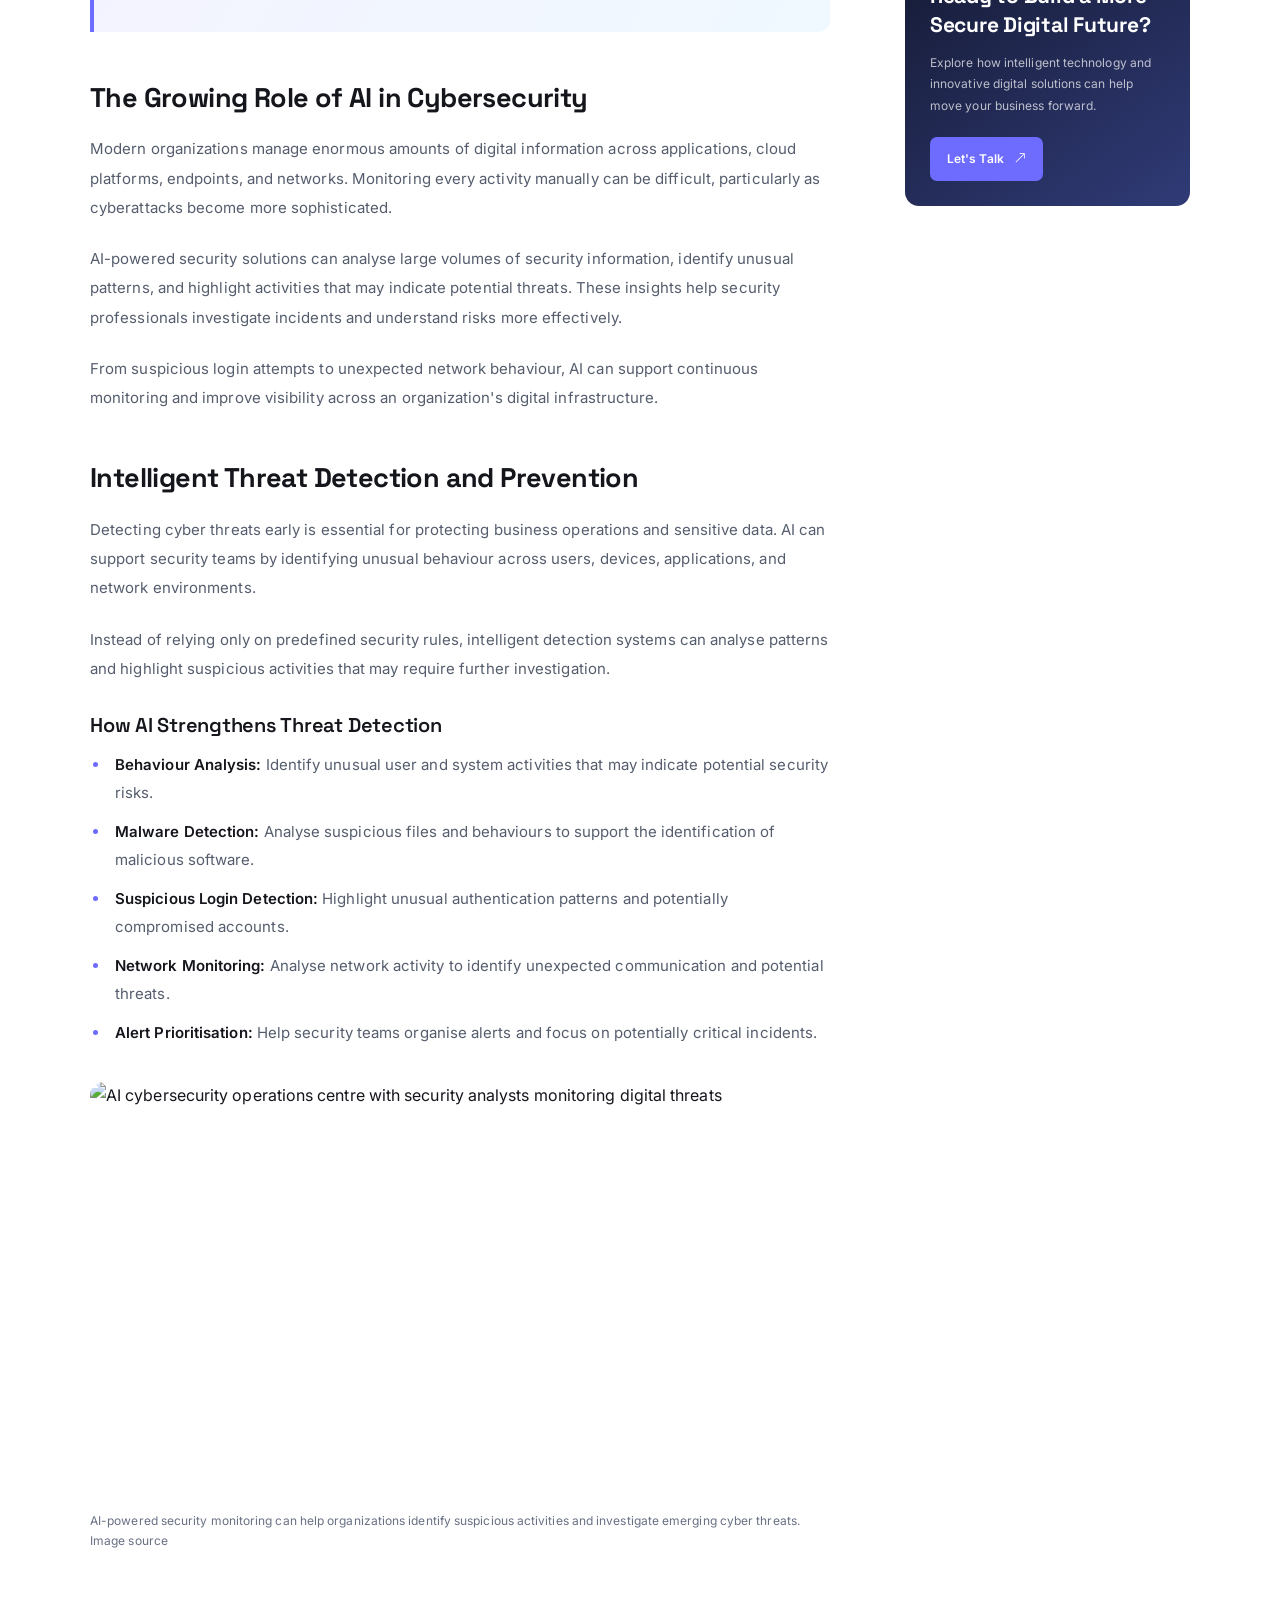
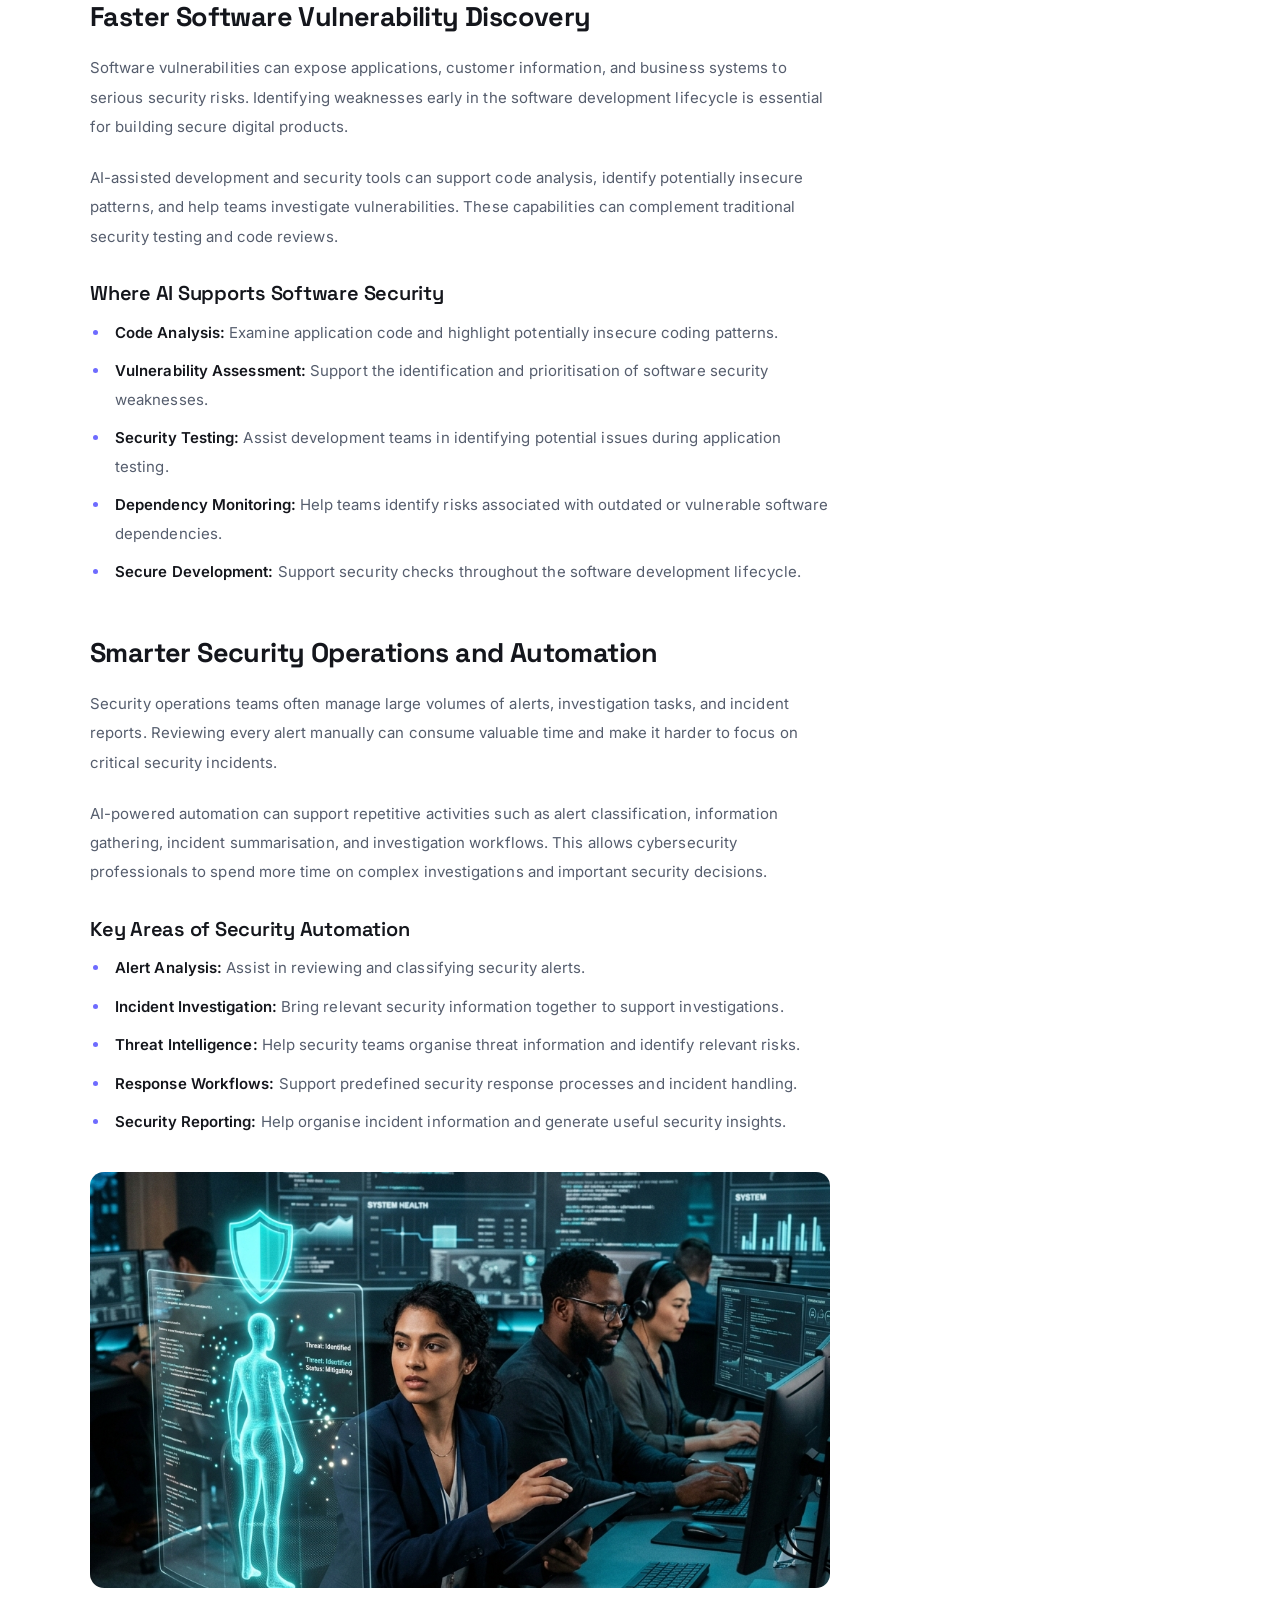
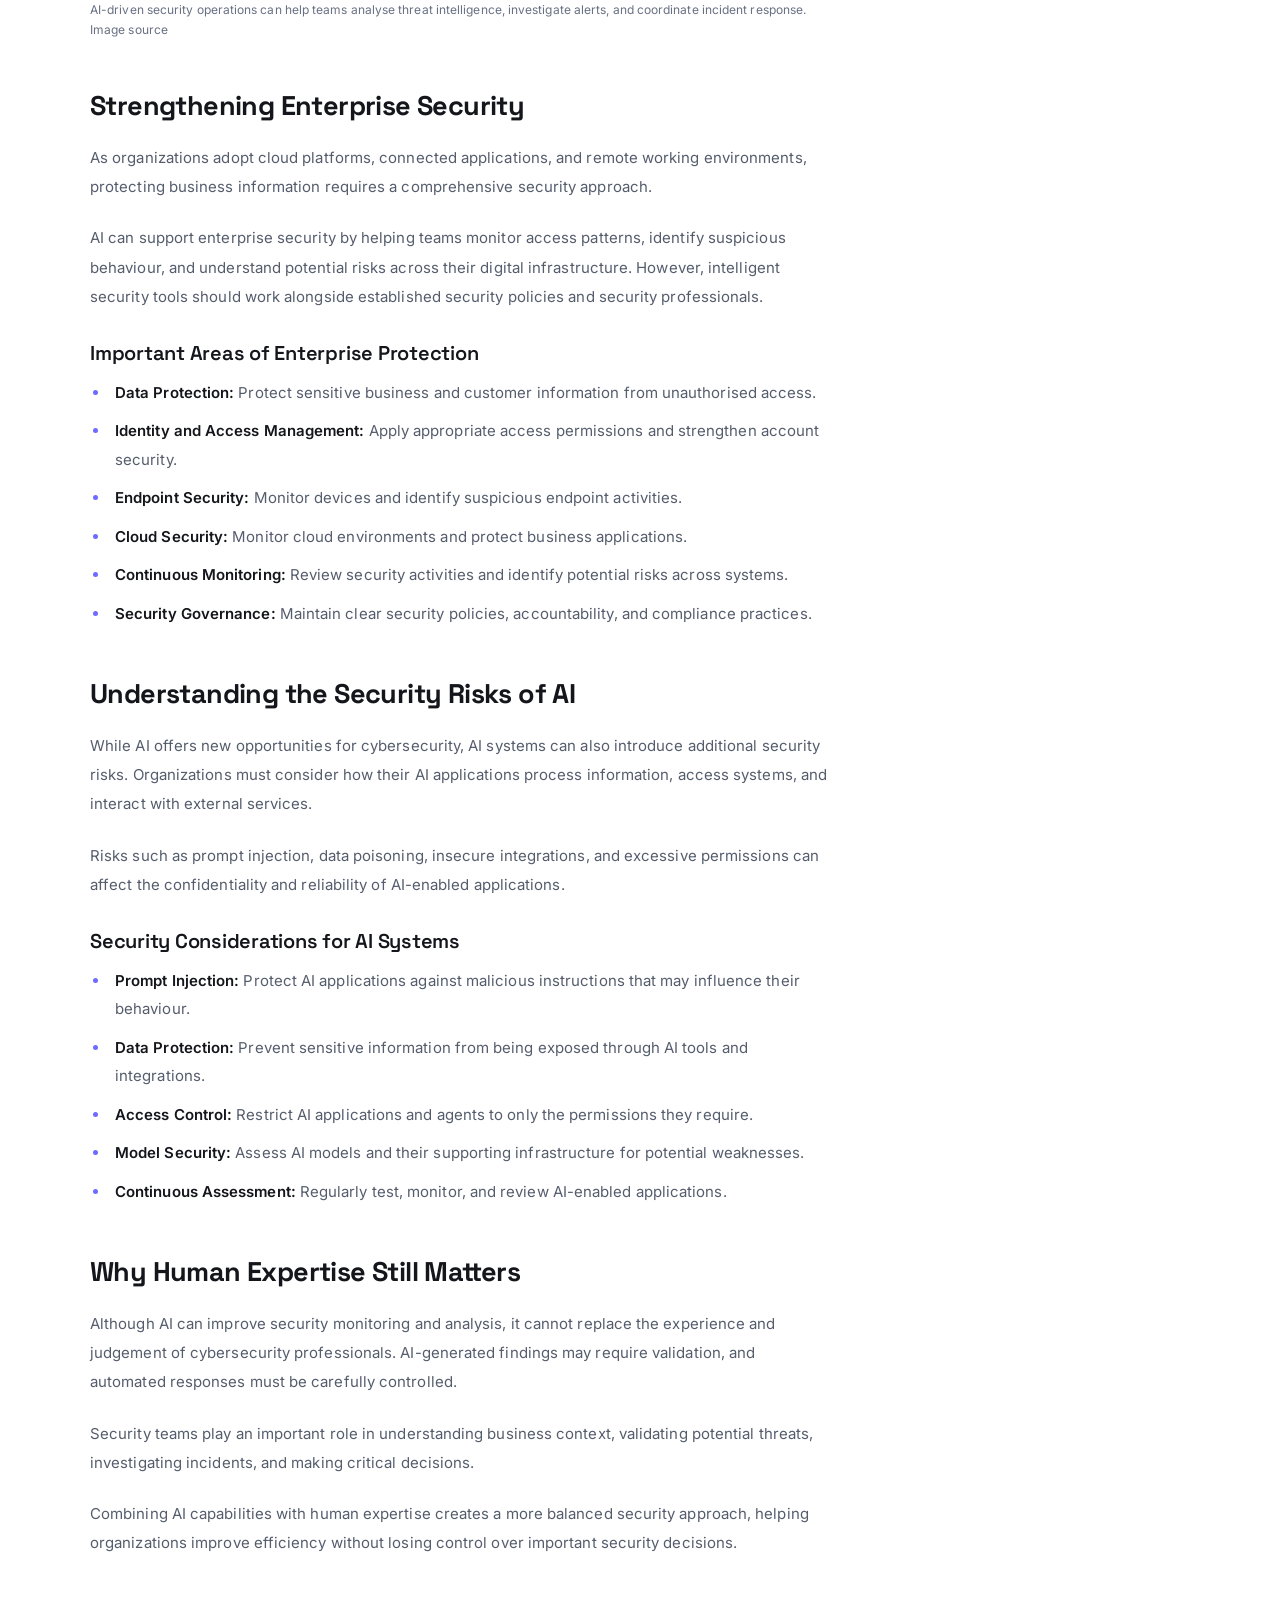
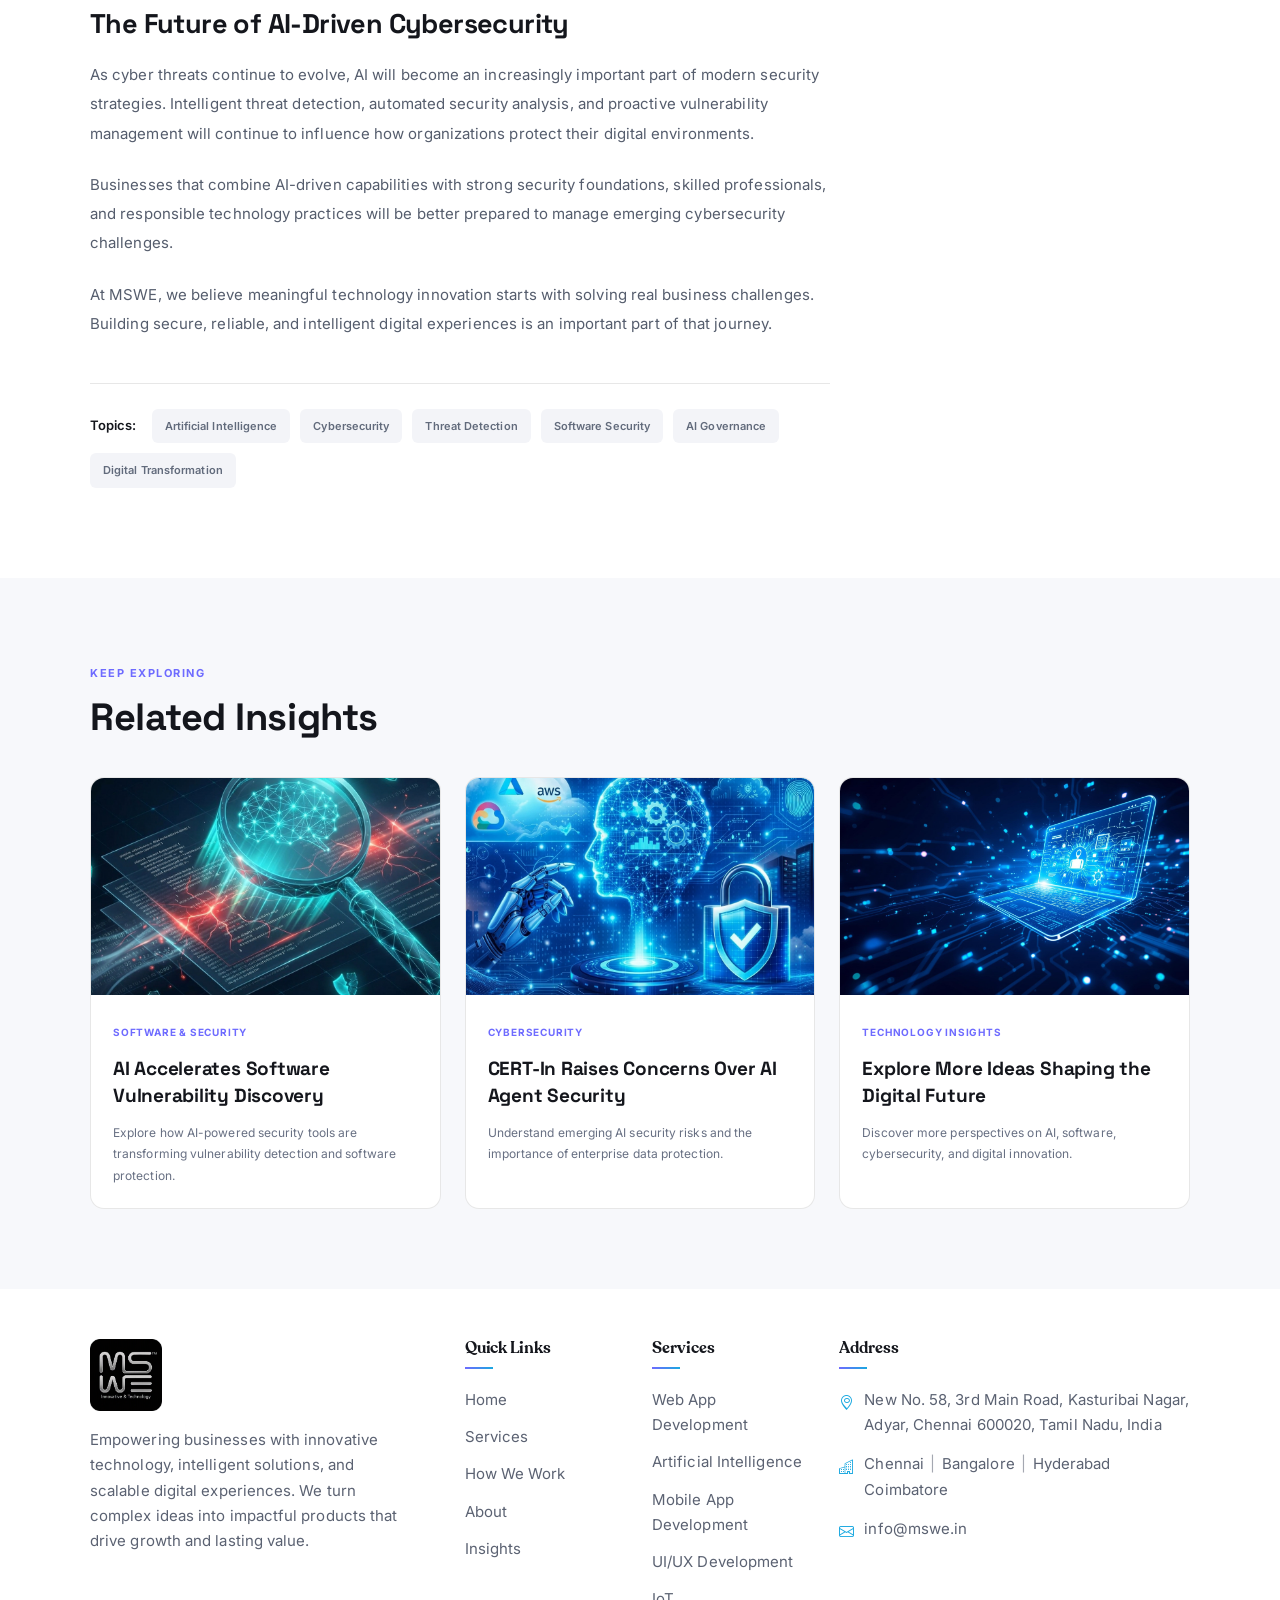
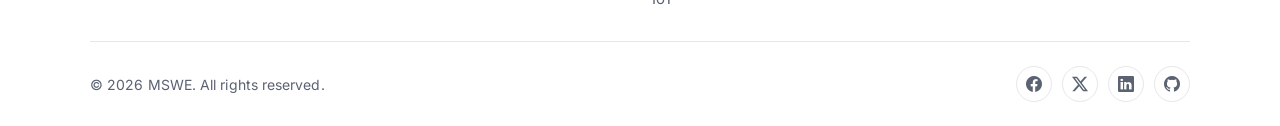
==== commit b7207dce: "Raghu's final suggestion" ====
--- a/blog/ai-agency-security.html
+++ b/blog/ai-agency-security.html
@@ -891,7 +891,11 @@
 
 
                             <li class="hdrnav-item">
-                                <a class="hdrnav-link" href="../index.html#blog">Insights</a>
+                                <a class="hdrnav-link" href="../index.html#wrkFol">Insights</a>
+                            </li>
+
+                            <li class="hdrnav-item">
+                                <a class="hdrnav-link" href="../index.html#careers">Careers</a>
                             </li>
 
                             <li class="hdrreq-btnPrt">
@@ -958,7 +962,11 @@
 
 
                         <li class="mobnavCnt-list">
-                            <a href="../index.html#blog" class="mobnavCnt-link">Insights</a>
+                            <a href="../index.html#wrkFol" class="mobnavCnt-link">Insights</a>
+                        </li>
+
+                        <li class="mobnavCnt-list">
+                            <a href="../index.html#careers" class="mobnavCnt-link">Careers</a>
                         </li>
 
                         <li class="mobnavcnt">
@@ -1852,10 +1860,6 @@
                             <a href="mailto:info@mswe.in">info@mswe.in</a>
                         </div>
 
-                        <div class="footer-address-item">
-                            <i class="bi bi-telephone"></i>
-                            <a href="tel:+919626737345">+91 96267 37345</a>
-                        </div>
 
                     </div>
 
--- a/assets/css/main.css
+++ b/assets/css/main.css
@@ -354,22 +354,21 @@
     padding: 16px 0;
 }
 
+/* the MSWE logo is square: keep the box square and show the whole mark */
 .hdr-logo {
-    display: inline-block;
-    height: 62px;
+    display: block;
+    flex: 0 0 auto;
+    width: 56px;
+    height: 56px;
     position: relative;
 }
 .hdr-logo img {
     position: absolute;
+    inset: 0;
     width: 100%;
     height: 100%;
-    object-fit: cover;
-    top: 0;
-    left: 0;
+    object-fit: contain;
     transition: opacity 0.3s ease;
-}
-.hdr-logo img.hdr-logowit {
-  position: relative;
 }
 .hdr-logo img.hdr-logodrk {
     opacity: 0;
@@ -1887,6 +1886,123 @@
 /* How We Work stepper end */
 
 
+/* ===== Careers section (mobile-first) ===== */
+.careers-sec {
+  position: relative;
+  padding: 50px 0;
+}
+.careers-card {
+  position: relative;
+  display: flex;
+  flex-direction: column;
+  align-items: center;
+  gap: 16px;
+  max-width: 1000px;
+  margin: 0 auto;
+  padding: 28px 20px;
+  text-align: center;
+  border-radius: 18px;
+  border: 1px solid transparent;
+  background:
+    linear-gradient(var(--surface), var(--surface)) padding-box,
+    linear-gradient(135deg, rgb(110 107 255 / 45%), rgb(26 168 224 / 45%)) border-box;
+  box-shadow: 0 14px 40px rgb(11 14 20 / 6%);
+}
+.careers-icon {
+  flex: 0 0 auto;
+  width: 56px;
+  height: 56px;
+  display: inline-flex;
+  align-items: center;
+  justify-content: center;
+  border-radius: 16px;
+  font-size: 24px;
+  color: #fff;
+  background: linear-gradient(135deg, var(--grad-a), var(--grad-b));
+  box-shadow: 0 10px 24px rgba(110, 107, 255, 0.28);
+}
+.careers-body {
+  min-width: 0;
+}
+.careers-body .about-badge {
+  margin-bottom: 10px;
+}
+.careers-title {
+  margin: 0 0 8px;
+  font-family: var(--font-display);
+  font-size: 26px;
+  font-weight: 600;
+  line-height: 1.2;
+  color: var(--text);
+}
+.careers-text {
+  max-width: 560px;
+  margin: 0 auto;
+  font-size: var(--fs-body-sm);
+  line-height: 1.65;
+  color: var(--muted);
+}
+.careers-status {
+  display: inline-flex;
+  align-items: center;
+  gap: 8px;
+  padding: 8px 14px;
+  border-radius: 999px;
+  font-size: 13px;
+  font-weight: 600;
+  white-space: nowrap;
+  color: var(--grad-a);
+  background: rgb(110 107 255 / 8%);
+}
+.careers-pulse {
+  position: relative;
+  width: 8px;
+  height: 8px;
+  border-radius: 50%;
+  background: var(--grad-b);
+}
+.careers-pulse::after {
+  content: "";
+  position: absolute;
+  inset: 0;
+  border-radius: 50%;
+  background: var(--grad-b);
+  animation: careersPulse 1.8s ease-out infinite;
+}
+@keyframes careersPulse {
+  from { transform: scale(1); opacity: 0.6; }
+  to   { transform: scale(2.8); opacity: 0; }
+}
+
+@media (min-width: 768px) {
+  .careers-sec {
+    padding: 64px 0;
+  }
+  .careers-card {
+    padding: 34px 36px;
+  }
+  .careers-title {
+    font-size: 30px;
+  }
+}
+/* laptop/desktop: one row (icon | text | status) */
+@media (min-width: 992px) {
+  .careers-card {
+    flex-direction: row;
+    gap: 26px;
+    text-align: left;
+  }
+  .careers-body {
+    flex: 1 1 auto;
+  }
+  .careers-text {
+    margin: 0;
+  }
+}
+@media (prefers-reduced-motion: reduce) {
+  .careers-pulse::after { animation: none; }
+}
+
 /* SME Experience (clients) section start (mobile-first) */
 
 .clint-sec {
@@ -1895,9 +2011,13 @@
 }
 
 /* logo cards: 2 per row on phones, centred; grows to 6 per row on desktop */
+/* centred wrapping rows: a part-filled last row sits in the middle */
 .sme-clients {
-  display: grid;
-  grid-template-columns: repeat(2, minmax(0, 1fr));
+  --cols: 2;
+  --gap: 14px;
+  display: flex;
+  flex-wrap: wrap;
+  justify-content: center;
   gap: 14px;
   max-width: 560px;
   margin: 8px auto 0;
@@ -1905,6 +2025,8 @@
   list-style: none;
 }
 .sme-client {
+  flex: 0 0 calc((100% - var(--gap) * (var(--cols) - 1)) / var(--cols));
+  min-width: 0;
   display: flex;
   flex-direction: column;
   align-items: center;
@@ -1932,7 +2054,7 @@
   height: 56px;
 }
 .sme-client-logo img {
-  max-width: 120px;
+  max-width: min(120px, 100%);
   max-height: 56px;
   width: auto;
   height: auto;
@@ -1947,6 +2069,26 @@
   text-transform: uppercase;
   color: var(--muted);
 }
+/* very wide wordmarks get the full card width so they stay legible */
+.sme-client-logo img.is-wide {
+  max-width: 100%;
+}
+
+/* companies without a downloadable logo: their name, typeset */
+.sme-client-logo--text {
+  font-family: var(--font-display);
+  font-size: 17px;
+  font-weight: 600;
+  line-height: 1.15;
+  letter-spacing: -0.01em;
+  color: var(--text);
+  text-align: center;
+}
+.sme-clients-note a {
+  color: inherit;
+  text-decoration: underline;
+  text-underline-offset: 2px;
+}
 .sme-clients-note {
   max-width: 560px;
   margin: 18px auto 0;
@@ -1958,6 +2100,7 @@
 
 @media (min-width: 768px) {
   .sme-clients {
+    --gap: 20px;
     gap: 20px;
     max-width: 600px;
   }
@@ -1968,21 +2111,29 @@
     height: 64px;
   }
   .sme-client-logo img {
-    max-width: 150px;
+    max-width: min(150px, 100%);
     max-height: 64px;
+  }
+  .sme-client-logo--text {
+    font-size: 19px;
+  }
+  /* many companies: 3 per row on tablets */
+  .sme-clients:has(> .sme-client:nth-child(3)) {
+    --cols: 3;
+    max-width: 760px;
   }
 }
 
 /* once there are more companies, desktop shows them 3 / 6 per row */
 @media (min-width: 992px) {
   .sme-clients:has(> .sme-client:nth-child(3)) {
-    grid-template-columns: repeat(3, minmax(0, 1fr));
+    --cols: 3;
     max-width: 900px;
   }
 }
 @media (min-width: 1200px) {
   .sme-clients:has(> .sme-client:nth-child(5)) {
-    grid-template-columns: repeat(6, minmax(0, 1fr));
+    --cols: 6;
     max-width: none;
   }
 }
@@ -2375,6 +2526,10 @@
   padding: 32px;
   height: 100%;
 }
+/* leave room for the sticky header when scrolled to (e.g. from "Book a call") */
+#contact-form {
+  scroll-margin-top: 100px;
+}
 .contact-form .form-label {
   font-family: var(--font-label);
   font-size: 0.7rem;
@@ -2395,6 +2550,190 @@
   box-shadow: 0 0 0 3px rgba(26, 168, 224, 0.15);
   border-color: var(--grad-b);
 }
+/* ---- Topics: selectable cards (mobile-first) ---- */
+.topic-field {
+  margin: 0;
+  padding: 0;
+  border: 0;
+  min-width: 0;
+}
+.topic-legend {
+  display: flex;
+  flex-wrap: wrap;
+  align-items: baseline;
+  gap: 4px 10px;
+  float: none;
+  width: 100%;
+  margin-bottom: 10px;
+  padding: 0;
+}
+.topic-hint {
+  font-family: var(--font-body);
+  font-size: 12px;
+  letter-spacing: 0;
+  text-transform: none;
+  color: var(--muted);
+  opacity: 0.85;
+}
+.topic-chips {
+  display: grid;
+  grid-template-columns: repeat(2, minmax(0, 1fr));
+  gap: 10px;
+  border-radius: 14px;
+}
+.topic-chip {
+  position: relative;
+  display: block;
+  margin: 0;
+  cursor: pointer;
+  -webkit-tap-highlight-color: transparent;
+}
+/* real checkbox stays focusable for keyboard + screen readers, visually hidden */
+.topic-chip input {
+  position: absolute;
+  inset: 0;
+  width: 100%;
+  height: 100%;
+  margin: 0;
+  opacity: 0;
+  cursor: pointer;
+}
+.topic-chip-body {
+  position: relative;
+  display: flex;
+  align-items: center;
+  gap: 10px;
+  height: 100%;
+  min-height: 58px;
+  padding: 10px 30px 10px 10px;
+  background: var(--surface-2);
+  border: 1px solid var(--border);
+  border-radius: 12px;
+  transition: border-color 0.25s var(--ease), background 0.25s var(--ease),
+    box-shadow 0.25s var(--ease), transform 0.25s var(--ease);
+}
+.topic-chip-icon {
+  flex: 0 0 34px;
+  width: 34px;
+  height: 34px;
+  display: inline-flex;
+  align-items: center;
+  justify-content: center;
+  border-radius: 10px;
+  font-size: 16px;
+  color: var(--grad-a);
+  background: var(--surface);
+  box-shadow: 0 2px 6px rgb(11 14 20 / 6%);
+  transition: background 0.25s var(--ease), color 0.25s var(--ease);
+}
+.topic-chip-text {
+  min-width: 0;
+  font-family: var(--font-body);
+  font-size: 13px;
+  font-weight: 600;
+  line-height: 1.3;
+  color: var(--text);
+}
+.topic-chip-text small {
+  display: block;
+  margin-top: 1px;
+  font-size: 11px;
+  font-weight: 500;
+  color: var(--muted);
+}
+.topic-chip-check {
+  position: absolute;
+  top: 8px;
+  right: 8px;
+  width: 18px;
+  height: 18px;
+  display: inline-flex;
+  align-items: center;
+  justify-content: center;
+  border-radius: 50%;
+  font-size: 12px;
+  color: #fff;
+  background: linear-gradient(135deg, var(--grad-a), var(--grad-b));
+  opacity: 0;
+  transform: scale(0.5);
+  transition: opacity 0.2s var(--ease), transform 0.25s var(--ease);
+}
+@media (hover: hover) {
+  .topic-chip:hover .topic-chip-body {
+    border-color: rgb(110 107 255 / 35%);
+    transform: translateY(-1px);
+    box-shadow: 0 6px 16px rgb(11 14 20 / 6%);
+  }
+}
+.topic-chip input:focus-visible + .topic-chip-body {
+  outline: 2px solid var(--grad-a);
+  outline-offset: 2px;
+}
+/* selected: gradient border, soft tint, filled icon, check badge */
+.topic-chip input:checked + .topic-chip-body {
+  border-color: transparent;
+  background:
+    linear-gradient(rgb(110 107 255 / 7%), rgb(26 168 224 / 7%)) padding-box,
+    linear-gradient(135deg, var(--grad-a), var(--grad-b)) border-box;
+  border: 1.5px solid transparent;
+  box-shadow: 0 8px 20px rgba(110, 107, 255, 0.16);
+}
+.topic-chip input:checked + .topic-chip-body .topic-chip-icon {
+  color: #fff;
+  background: linear-gradient(135deg, var(--grad-a), var(--grad-b));
+}
+.topic-chip input:checked + .topic-chip-body .topic-chip-check {
+  opacity: 1;
+  transform: scale(1);
+}
+/* error state for the whole group */
+.topic-chips.is-invalid .topic-chip-body {
+  border-color: rgb(220 53 69 / 55%);
+}
+.topic-field .text-danger {
+  display: block;
+  margin-top: 8px;
+  font-size: 13px;
+}
+
+/* "Tell us more" field slides open when Others is selected */
+.topic-other {
+  display: grid;
+  grid-template-rows: 0fr;
+  opacity: 0;
+  transition: grid-template-rows 0.35s var(--ease), opacity 0.3s var(--ease), margin 0.35s var(--ease);
+}
+.topic-other.is-open {
+  grid-template-rows: 1fr;
+  opacity: 1;
+  margin-top: 14px;
+}
+.topic-other-inner {
+  min-height: 0;
+  overflow: hidden;
+  padding: 2px; /* room for the focus ring */
+}
+
+@media (min-width: 576px) {
+  .topic-chips {
+    grid-template-columns: repeat(3, minmax(0, 1fr));
+  }
+}
+@media (min-width: 1200px) {
+  .topic-chip-body {
+    min-height: 62px;
+    padding: 12px 30px 12px 12px;
+  }
+  .topic-chip-text {
+    font-size: 14px;
+  }
+}
+@media (prefers-reduced-motion: reduce) {
+  .topic-chip-body, .topic-chip-check, .topic-other {
+    transition: none;
+  }
+}
+
 .contact-info {
   background: var(--surface);
   border: 1px solid var(--border);
@@ -2595,6 +2934,12 @@
 .info-item p a:hover,
 .footer-address-item a:hover {
   color: var(--grad-a);
+}
+/* company name on its own line above the street address */
+.info-item .info-company {
+  display: block;
+  color: var(--text);
+  font-weight: 600;
 }
 .info-item .info-label {
   color: var(--text);
@@ -5771,64 +6116,12 @@
     border: 0 !important;
 }
 
-.contact-form .select2-container--default .select2-selection--multiple {
-    background: var(--surface-2);
-    border: 1px solid var(--border);
-    border-radius: 10px;
-    color: var(--text);
-    font-family: var(--font-body);
-    font-size: var(--fs-body-sm);
-    min-height: 48px;
-    padding: 6px 10px;
-}
-
-.contact-form .select2-container {
-    display: block;
-    width: 100% !important;
-}
-
-.contact-form .select2-container--default .select2-selection--multiple .select2-selection__rendered {
-    display: flex;
-    flex-wrap: wrap;
-    gap: 5px;
-    padding: 0;
-    margin: 0;
-}
-
-.contact-form .select2-container--default .select2-selection--multiple .select2-selection__choice {
-    background: var(--surface-2);
-    border: 1px solid var(--border);
-    border-radius: 6px;
-    color: var(--text);
-    padding: 4px 20px;
-    margin: 0;
-}
-.select2-container--default .select2-selection--multiple .select2-selection__choice__remove {
-  border-right : unset !important;
-}
 .contact-form .form-label {
   display: inline-block;
 }
 .contact-form .iti {
   display: block;
 }
-.contact-form .select2-container--default.select2-container--focus .select2-selection--multiple {
-    border-color: var(--border);
-    outline: 0;
-    box-shadow: 0 0 0 3px rgba(0, 0, 0, 0.08);
-}
-
-.contact-form .select2-container--default .select2-search--inline .select2-search__field {
-    color: var(--text);
-    font-family: var(--font-body);
-    font-size: var(--fs-body-sm);
-    margin-top: 4px;
-}
-
-.contact-form .select2-container--default .select2-selection--multiple .select2-selection__placeholder {
-    color: var(--text-muted);
-}
-
 /* ==========================================================================
    Achievement strip — 3 synced carousels (mobile-first)
    ========================================================================== */
@@ -5948,6 +6241,33 @@
     width: 22px;
     border-radius: 4px;
     background: linear-gradient(90deg, var(--grad-a), var(--grad-b));
+}
+
+/* ---- one accent colour per niche (cyan / violet / emerald) ---- */
+.achv--cyber    { --achv-accent: #22d3ee; --achv-rgb: 34, 211, 238; }
+.achv--ai       { --achv-accent: #a78bfa; --achv-rgb: 167, 139, 250; }
+.achv--platform { --achv-accent: #34d399; --achv-rgb: 52, 211, 153; }
+
+.mswe-achievement-item[class*="achv--"] .achv-label {
+  color: var(--achv-accent);
+  border-color: rgba(var(--achv-rgb), 0.45);
+  background: rgba(var(--achv-rgb), 0.1);
+}
+.mswe-achievement-item[class*="achv--"] .achv-label i {
+  color: var(--achv-accent);
+}
+.mswe-achievement-item[class*="achv--"] .mswe-achievement-number[data-suffix]::after {
+  color: var(--achv-accent);
+}
+.mswe-achievement-item[class*="achv--"] .mswe-achievement-number {
+  text-shadow: 0 0 28px rgba(var(--achv-rgb), 0.35);
+}
+.mswe-achievement-item[class*="achv--"] .achv-dots .swiper-pagination-bullet {
+  background: rgba(var(--achv-rgb), 0.35);
+}
+.mswe-achievement-item[class*="achv--"] .achv-dots .swiper-pagination-bullet-active {
+  background: var(--achv-accent);
+  box-shadow: 0 0 10px rgba(var(--achv-rgb), 0.6);
 }
 
 /* ---- tablet : three columns side by side ---- */
